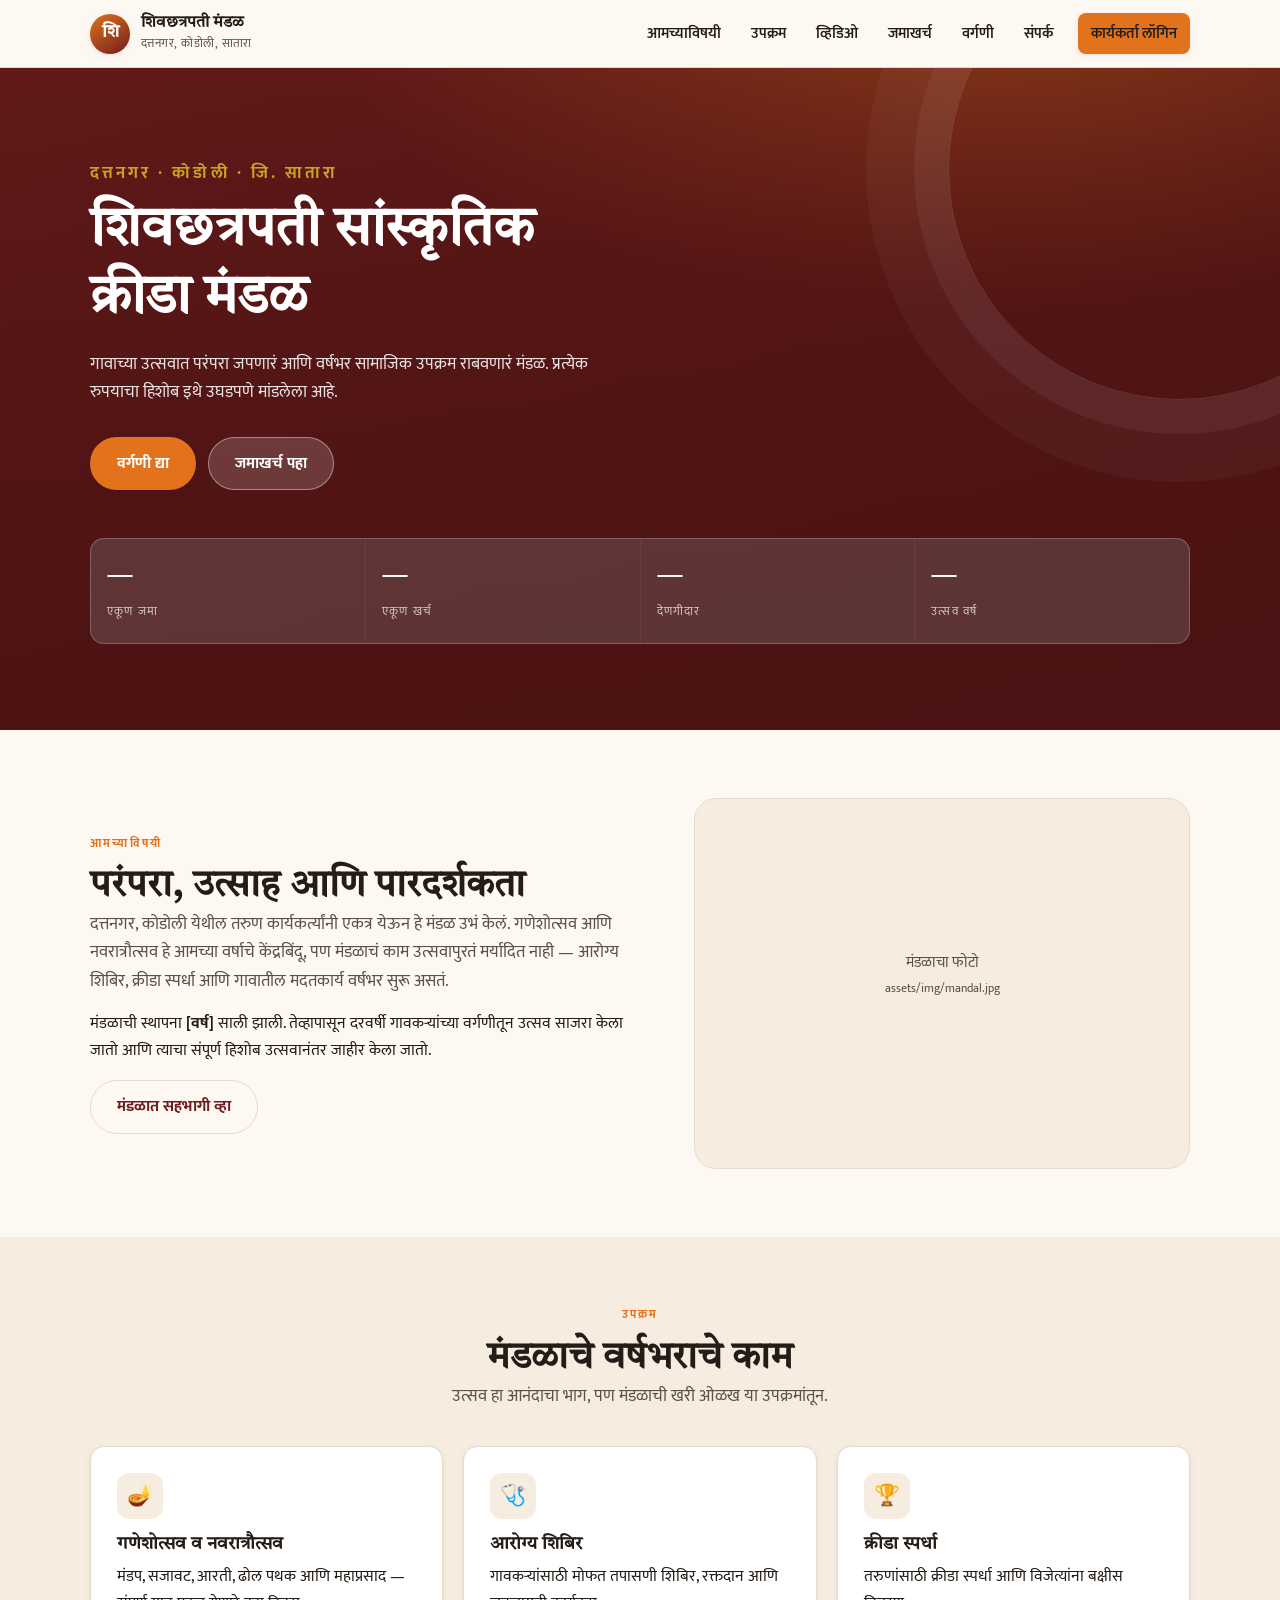
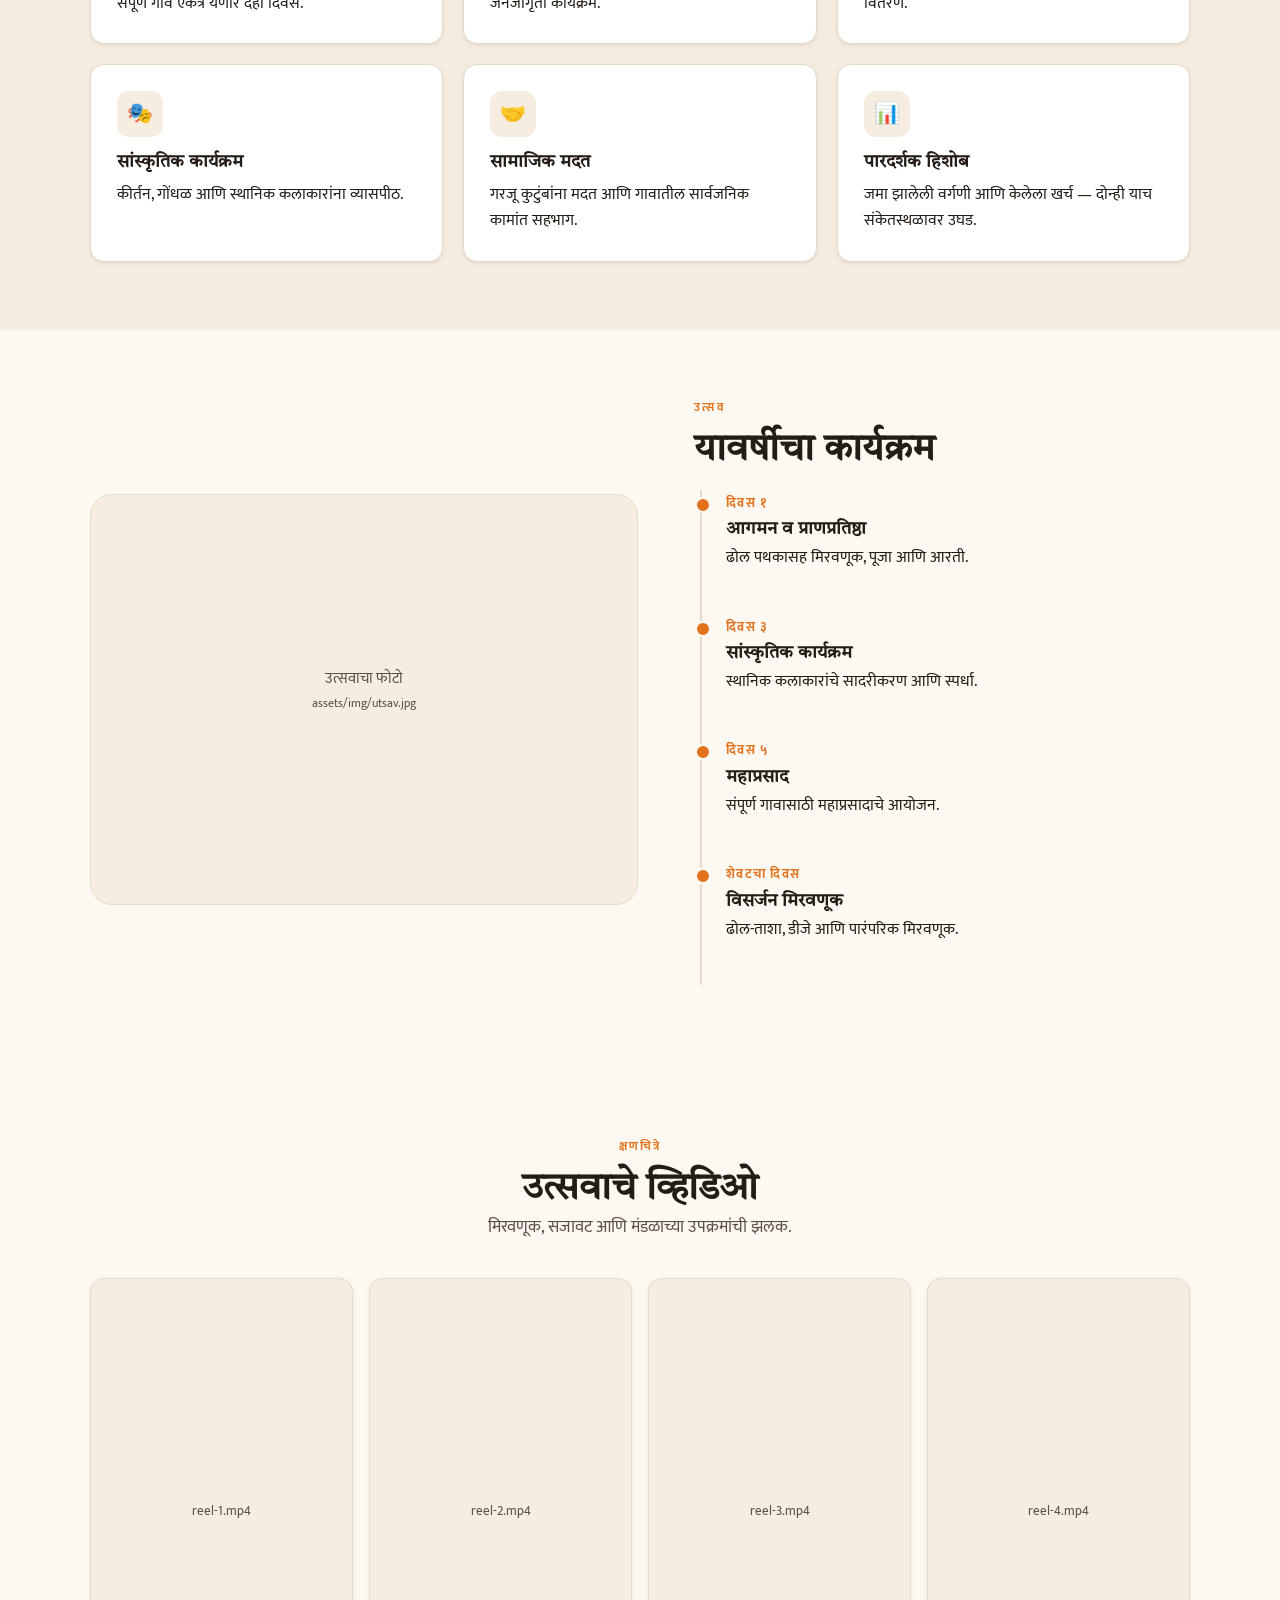
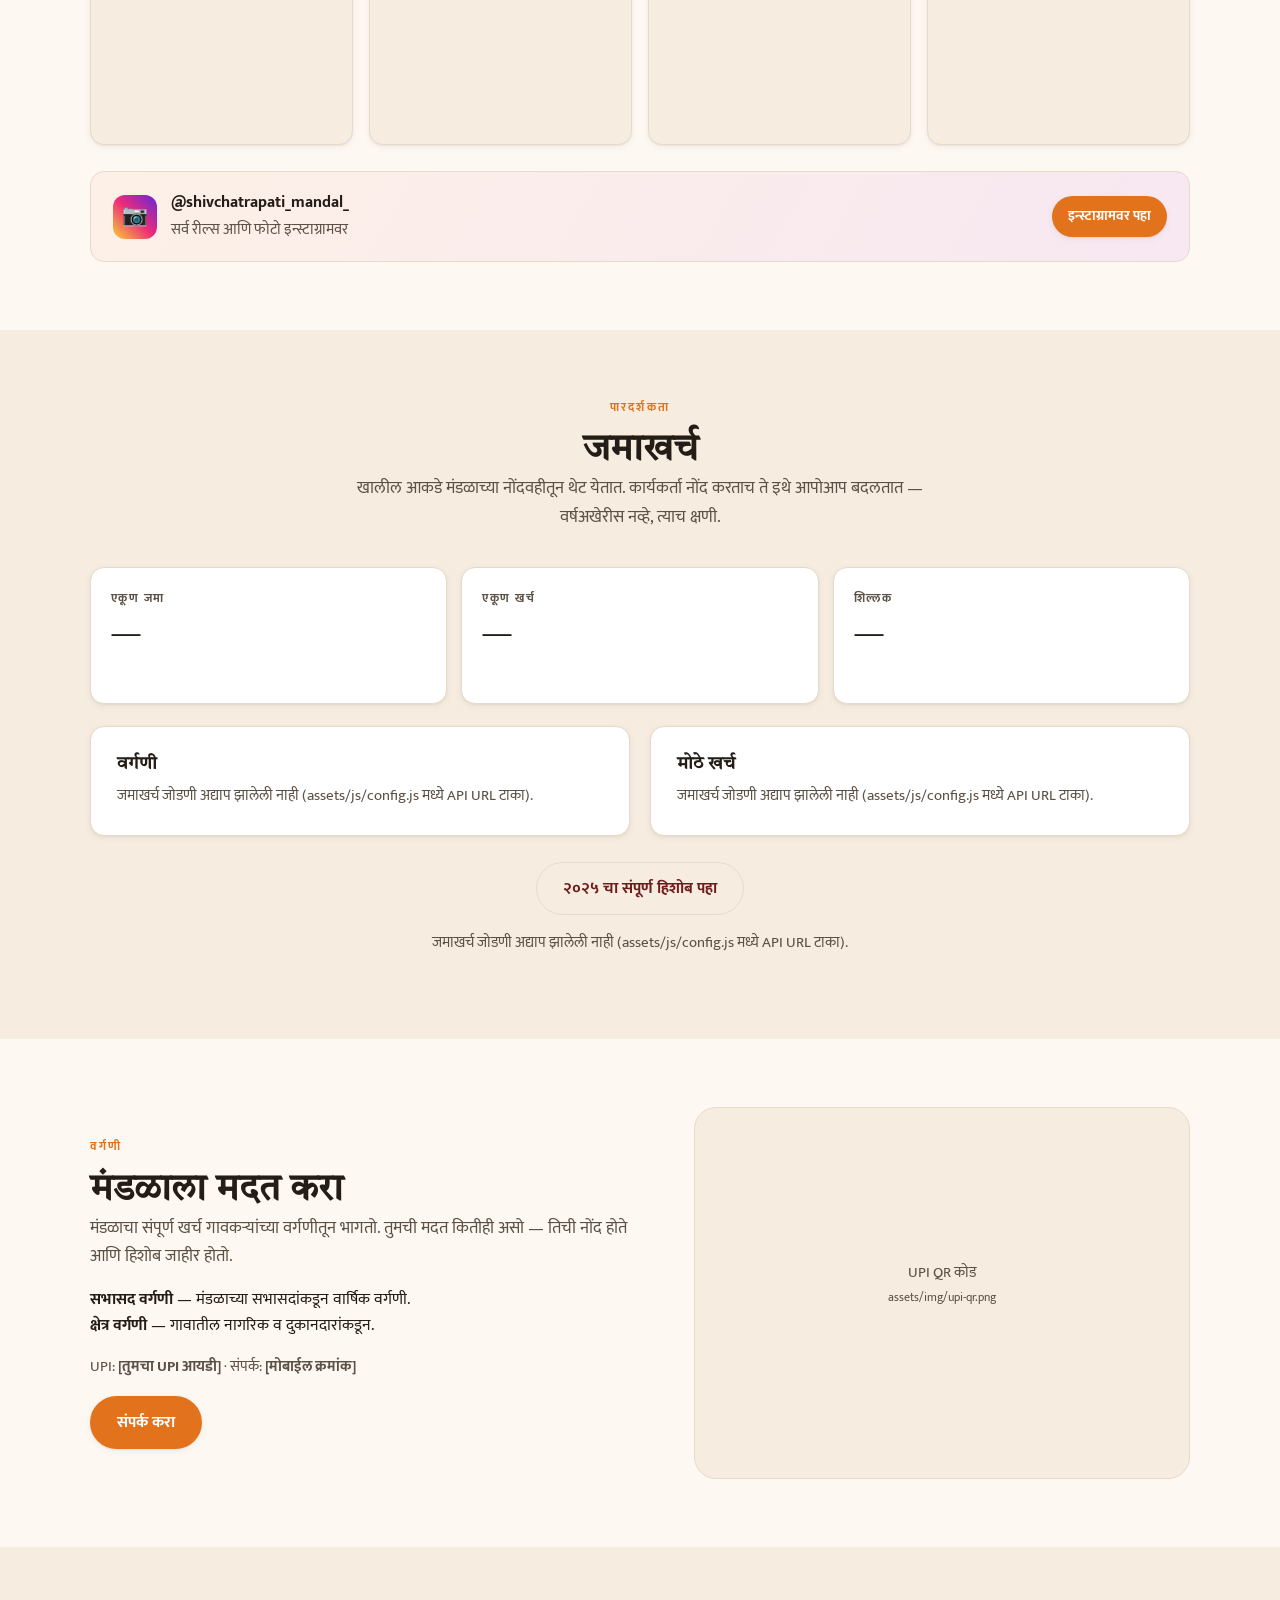
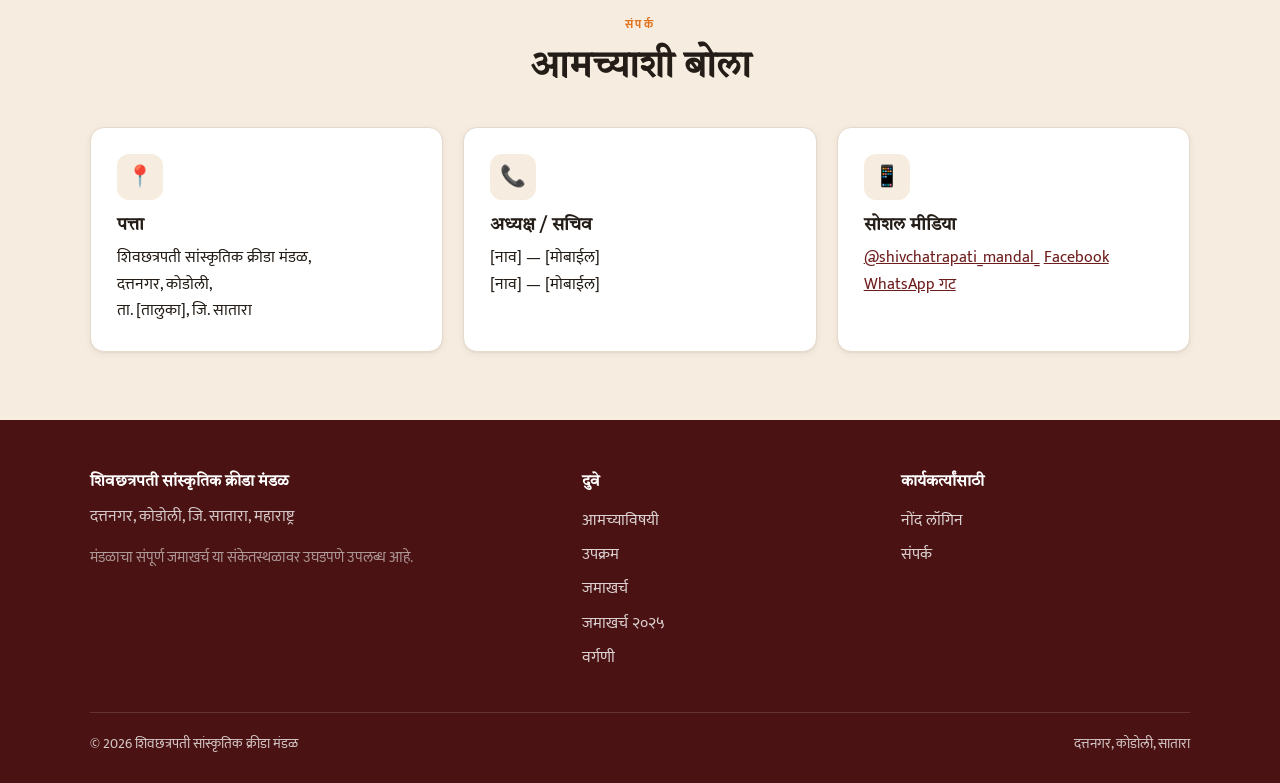
==== index.html @ c521ce5d "Add files via upload" ====
<!DOCTYPE html>
<html lang="mr">
<head>
<meta charset="utf-8">
<meta name="viewport" content="width=device-width, initial-scale=1">
<title>शिवछत्रपती सांस्कृतिक क्रीडा मंडळ, दत्तनगर, कोडोली, सातारा</title>
<meta name="description" content="शिवछत्रपती सांस्कृतिक क्रीडा मंडळ, दत्तनगर, कोडोली, सातारा — उत्सव, सामाजिक उपक्रम आणि पारदर्शक जमाखर्च.">

<meta property="og:type" content="website">
<meta property="og:title" content="शिवछत्रपती सांस्कृतिक क्रीडा मंडळ, दत्तनगर, कोडोली">
<meta property="og:description" content="उत्सव, सामाजिक उपक्रम आणि पारदर्शक जमाखर्च.">
<meta property="og:url" content="https://www.shivchatrapati-mandal-satara.com/">
<meta name="theme-color" content="#6e1d1d">

<link rel="preconnect" href="https://fonts.googleapis.com">
<link rel="preconnect" href="https://fonts.gstatic.com" crossorigin>
<link href="https://fonts.googleapis.com/css2?family=Mukta:wght@400;600;700&family=Tiro+Devanagari+Marathi&display=swap" rel="stylesheet">
<link rel="stylesheet" href="assets/css/style.css">

<!-- Search engines: tells Google this is a local organisation, not a shop -->
<script type="application/ld+json">
{
  "@context": "https://schema.org",
  "@type": "Organization",
  "name": "शिवछत्रपती सांस्कृतिक क्रीडा मंडळ",
  "alternateName": "Shivchhatrapati Sanskrutik Krida Mandal",
  "url": "https://www.shivchatrapati-mandal-satara.com/",
  "address": {
    "@type": "PostalAddress",
    "addressLocality": "दत्तनगर, कोडोली",
    "addressRegion": "सातारा",
    "addressCountry": "IN"
  }
}
</script>
</head>
<body>

<header class="site-header">
  <div class="wrap">
    <a class="brand" href="#top">
      <!-- Drop the real logo at assets/img/logo.png and it replaces the
           lettermark automatically. If the file is missing, onerror swaps
           back so the header never shows a broken image. -->
      <span class="mark" id="brandMark">
        <img src="assets/img/logo.png" alt="मंडळाचा लोगो"
             style="width:100%;height:100%;object-fit:cover;border-radius:50%"
             onerror="this.remove();document.getElementById('brandMark').textContent='शि';">
      </span>
      <span class="txt">
        <strong>शिवछत्रपती मंडळ</strong>
        <span>दत्तनगर, कोडोली, सातारा</span>
      </span>
    </a>
    <button class="nav-toggle" id="navToggle" aria-expanded="false" aria-controls="siteNav" aria-label="मेनू">
      <span></span>
    </button>
    <nav class="site-nav" id="siteNav">
      <a href="#about">आमच्याविषयी</a>
      <a href="#upakram">उपक्रम</a>
      <a href="#gallery">व्हिडिओ</a>
      <a href="#jamakharch">जमाखर्च</a>
      <a href="#vargani">वर्गणी</a>
      <a href="#contact">संपर्क</a>
      <a class="btn btn-primary btn-sm" href="admin.html">कार्यकर्ता लॉगिन</a>
    </nav>
  </div>
</header>

<!-- ------------------------------------------------------------- hero -->
<div class="hero" id="top">
  <!-- Background reel. Put a short clip at assets/video/hero.mp4 (see README
       for how to compress one). Missing file = it simply never shows. -->
  <video class="hero-video" autoplay muted loop playsinline preload="metadata"
         poster="assets/img/hero-poster.jpg" onerror="this.remove()">
    <source src="assets/video/hero.mp4" type="video/mp4">
  </video>
  <div class="hero-scrim"></div>

  <div class="wrap">
    <p class="eyebrow">दत्तनगर · कोडोली · जि. सातारा</p>
    <h1>शिवछत्रपती सांस्कृतिक क्रीडा मंडळ</h1>
    <p>
      गावाच्या उत्सवात परंपरा जपणारं आणि वर्षभर सामाजिक उपक्रम राबवणारं मंडळ.
      प्रत्येक रुपयाचा हिशोब इथे उघडपणे मांडलेला आहे.
    </p>
    <div class="hero-actions">
      <a class="btn btn-primary" href="#vargani">वर्गणी द्या</a>
      <a class="btn btn-light" href="#jamakharch">जमाखर्च पहा</a>
    </div>

    <!-- filled live from the Sheet; the markup below is the fallback -->
    <div class="hero-stats" id="heroStats">
      <div><b id="hsIncome">—</b><span>एकूण जमा</span></div>
      <div><b id="hsSpent">—</b><span>एकूण खर्च</span></div>
      <div><b id="hsDonors">—</b><span>देणगीदार</span></div>
      <div><b id="hsYear">—</b><span>उत्सव वर्ष</span></div>
    </div>
  </div>
</div>

<!-- ------------------------------------------------------------ about -->
<section id="about">
  <div class="wrap split">
    <div>
      <p class="eyebrow">आमच्याविषयी</p>
      <h2>परंपरा, उत्साह आणि पारदर्शकता</h2>
      <p class="lead">
        दत्तनगर, कोडोली येथील तरुण कार्यकर्त्यांनी एकत्र येऊन हे मंडळ उभं केलं.
        गणेशोत्सव आणि नवरात्रौत्सव हे आमच्या वर्षाचे केंद्रबिंदू, पण मंडळाचं काम
        उत्सवापुरतं मर्यादित नाही — आरोग्य शिबिर, क्रीडा स्पर्धा आणि गावातील
        मदतकार्य वर्षभर सुरू असतं.
      </p>
      <p>
        <!-- TODO: स्थापना वर्ष आणि मंडळाचा थोडक्यात इतिहास इथे लिहा -->
        मंडळाची स्थापना <strong>[वर्ष]</strong> साली झाली. तेव्हापासून दरवर्षी
        गावकऱ्यांच्या वर्गणीतून उत्सव साजरा केला जातो आणि त्याचा संपूर्ण हिशोब
        उत्सवानंतर जाहीर केला जातो.
      </p>
      <a class="btn btn-ghost" href="#contact">मंडळात सहभागी व्हा</a>
    </div>
    <div class="figure">
      <!-- TODO: मंडळाचा फोटो ठेवा: assets/img/mandal.jpg -->
      <p class="muted">मंडळाचा फोटो<br><small>assets/img/mandal.jpg</small></p>
    </div>
  </div>
</section>

<!-- ---------------------------------------------------------- upakram -->
<section class="alt" id="upakram">
  <div class="wrap">
    <div class="section-head center">
      <p class="eyebrow">उपक्रम</p>
      <h2>मंडळाचे वर्षभराचे काम</h2>
      <p class="lead">उत्सव हा आनंदाचा भाग, पण मंडळाची खरी ओळख या उपक्रमांतून.</p>
    </div>
    <div class="grid cols-3">
      <div class="card">
        <div class="ico">🪔</div>
        <h3>गणेशोत्सव व नवरात्रौत्सव</h3>
        <p>मंडप, सजावट, आरती, ढोल पथक आणि महाप्रसाद — संपूर्ण गाव एकत्र येणारे दहा दिवस.</p>
      </div>
      <div class="card">
        <div class="ico">🩺</div>
        <h3>आरोग्य शिबिर</h3>
        <p>गावकऱ्यांसाठी मोफत तपासणी शिबिर, रक्तदान आणि जनजागृती कार्यक्रम.</p>
      </div>
      <div class="card">
        <div class="ico">🏆</div>
        <h3>क्रीडा स्पर्धा</h3>
        <p>तरुणांसाठी क्रीडा स्पर्धा आणि विजेत्यांना बक्षीस वितरण.</p>
      </div>
      <div class="card">
        <div class="ico">🎭</div>
        <h3>सांस्कृतिक कार्यक्रम</h3>
        <p>कीर्तन, गोंधळ आणि स्थानिक कलाकारांना व्यासपीठ.</p>
      </div>
      <div class="card">
        <div class="ico">🤝</div>
        <h3>सामाजिक मदत</h3>
        <p>गरजू कुटुंबांना मदत आणि गावातील सार्वजनिक कामांत सहभाग.</p>
      </div>
      <div class="card">
        <div class="ico">📊</div>
        <h3>पारदर्शक हिशोब</h3>
        <p>जमा झालेली वर्गणी आणि केलेला खर्च — दोन्ही याच संकेतस्थळावर उघड.</p>
      </div>
    </div>
  </div>
</section>

<!-- ------------------------------------------------------------ utsav -->
<section id="utsav">
  <div class="wrap split">
    <div class="figure">
      <!-- TODO: उत्सवाचा फोटो: assets/img/utsav.jpg -->
      <p class="muted">उत्सवाचा फोटो<br><small>assets/img/utsav.jpg</small></p>
    </div>
    <div>
      <p class="eyebrow">उत्सव</p>
      <h2>यावर्षीचा कार्यक्रम</h2>
      <!-- TODO: या वर्षीच्या तारखा आणि कार्यक्रम भरा -->
      <ul class="timeline">
        <li>
          <span class="when">दिवस १</span>
          <h3>आगमन व प्राणप्रतिष्ठा</h3>
          <p>ढोल पथकासह मिरवणूक, पूजा आणि आरती.</p>
        </li>
        <li>
          <span class="when">दिवस ३</span>
          <h3>सांस्कृतिक कार्यक्रम</h3>
          <p>स्थानिक कलाकारांचे सादरीकरण आणि स्पर्धा.</p>
        </li>
        <li>
          <span class="when">दिवस ५</span>
          <h3>महाप्रसाद</h3>
          <p>संपूर्ण गावासाठी महाप्रसादाचे आयोजन.</p>
        </li>
        <li>
          <span class="when">शेवटचा दिवस</span>
          <h3>विसर्जन मिरवणूक</h3>
          <p>ढोल-ताशा, डीजे आणि पारंपरिक मिरवणूक.</p>
        </li>
      </ul>
    </div>
  </div>
</section>

<!-- ---------------------------------------------------------- gallery -->
<section id="gallery">
  <div class="wrap">
    <div class="section-head center">
      <p class="eyebrow">क्षणचित्रे</p>
      <h2>उत्सवाचे व्हिडिओ</h2>
      <p class="lead">मिरवणूक, सजावट आणि मंडळाच्या उपक्रमांची झलक.</p>
    </div>

    <!-- Put four vertical clips (9:16, same shape as Instagram reels) at
         assets/video/reel-1.mp4 … reel-4.mp4 with matching .jpg posters.
         Any file that is missing falls back to the placeholder tile. -->
    <div class="media-grid" id="mediaGrid">
      <a class="media-item" href="assets/video/reel-1.mp4" target="_blank" rel="noopener">
        <video src="assets/video/reel-1.mp4" poster="assets/img/reel-1.jpg"
               muted loop playsinline preload="metadata"
               onmouseover="this.play()" onmouseout="this.pause()"
               onerror="this.closest('.media-item').outerHTML='&lt;div class=&quot;media-item placeholder&quot;&gt;reel-1.mp4&lt;/div&gt;'"></video>
        <span class="play">▶</span>
        <span class="cap">आगमन मिरवणूक</span>
      </a>
      <a class="media-item" href="assets/video/reel-2.mp4" target="_blank" rel="noopener">
        <video src="assets/video/reel-2.mp4" poster="assets/img/reel-2.jpg"
               muted loop playsinline preload="metadata"
               onmouseover="this.play()" onmouseout="this.pause()"
               onerror="this.closest('.media-item').outerHTML='&lt;div class=&quot;media-item placeholder&quot;&gt;reel-2.mp4&lt;/div&gt;'"></video>
        <span class="play">▶</span>
        <span class="cap">सजावट</span>
      </a>
      <a class="media-item" href="assets/video/reel-3.mp4" target="_blank" rel="noopener">
        <video src="assets/video/reel-3.mp4" poster="assets/img/reel-3.jpg"
               muted loop playsinline preload="metadata"
               onmouseover="this.play()" onmouseout="this.pause()"
               onerror="this.closest('.media-item').outerHTML='&lt;div class=&quot;media-item placeholder&quot;&gt;reel-3.mp4&lt;/div&gt;'"></video>
        <span class="play">▶</span>
        <span class="cap">ढोल पथक</span>
      </a>
      <a class="media-item" href="assets/video/reel-4.mp4" target="_blank" rel="noopener">
        <video src="assets/video/reel-4.mp4" poster="assets/img/reel-4.jpg"
               muted loop playsinline preload="metadata"
               onmouseover="this.play()" onmouseout="this.pause()"
               onerror="this.closest('.media-item').outerHTML='&lt;div class=&quot;media-item placeholder&quot;&gt;reel-4.mp4&lt;/div&gt;'"></video>
        <span class="play">▶</span>
        <span class="cap">विसर्जन मिरवणूक</span>
      </a>
    </div>

    <div class="ig-strip">
      <span class="ig-mark">📷</span>
      <div>
        <strong>@shivchatrapati_mandal_</strong>
        <span class="muted">सर्व रील्स आणि फोटो इन्स्टाग्रामवर</span>
      </div>
      <a class="btn btn-primary btn-sm" href="https://www.instagram.com/shivchatrapati_mandal_/"
         target="_blank" rel="noopener">इन्स्टाग्रामवर पहा</a>
    </div>
  </div>
</section>

<!-- ------------------------------------------------------- jamakharch -->
<section class="alt" id="jamakharch">
  <div class="wrap">
    <div class="section-head center">
      <p class="eyebrow">पारदर्शकता</p>
      <h2>जमाखर्च</h2>
      <p class="lead">
        खालील आकडे मंडळाच्या नोंदवहीतून थेट येतात. कार्यकर्ता नोंद करताच
        ते इथे आपोआप बदलतात — वर्षअखेरीस नव्हे, त्याच क्षणी.
      </p>
    </div>

    <div class="stat-row" id="publicStats">
      <div class="stat"><div class="k">एकूण जमा</div><div class="v" id="psIncome">—</div><div class="s" id="psIncomeSub">&nbsp;</div></div>
      <div class="stat"><div class="k">एकूण खर्च</div><div class="v" id="psSpent">—</div><div class="s" id="psSpentSub">&nbsp;</div></div>
      <div class="stat" id="psBalanceCard"><div class="k">शिल्लक</div><div class="v" id="psBalance">—</div><div class="s" id="psBalanceSub">&nbsp;</div></div>
    </div>

    <div class="grid cols-2" style="margin-top:22px">
      <div class="card">
        <h3>वर्गणी</h3>
        <div class="barlist" id="psVargani"><p class="muted">लोड होत आहे…</p></div>
      </div>
      <div class="card">
        <h3>मोठे खर्च</h3>
        <div class="barlist" id="psExpenses"><p class="muted">लोड होत आहे…</p></div>
      </div>
    </div>

    <p class="center" style="margin-top:26px">
      <a class="btn btn-ghost" href="jamakharch-2025.html">२०२५ चा संपूर्ण हिशोब पहा</a>
    </p>
    <p class="muted center" id="psNote" style="margin-top:16px"></p>
  </div>
</section>

<!-- ---------------------------------------------------------- vargani -->
<section id="vargani">
  <div class="wrap split">
    <div>
      <p class="eyebrow">वर्गणी</p>
      <h2>मंडळाला मदत करा</h2>
      <p class="lead">
        मंडळाचा संपूर्ण खर्च गावकऱ्यांच्या वर्गणीतून भागतो. तुमची मदत
        कितीही असो — तिची नोंद होते आणि हिशोब जाहीर होतो.
      </p>
      <p>
        <strong>सभासद वर्गणी</strong> — मंडळाच्या सभासदांकडून वार्षिक वर्गणी.<br>
        <strong>क्षेत्र वर्गणी</strong> — गावातील नागरिक व दुकानदारांकडून.
      </p>
      <p class="muted">
        <!-- TODO: UPI आयडी आणि बँक तपशील भरा -->
        UPI: <strong>[तुमचा UPI आयडी]</strong> · संपर्क: <strong>[मोबाईल क्रमांक]</strong>
      </p>
      <a class="btn btn-primary" href="#contact">संपर्क करा</a>
    </div>
    <div class="figure">
      <!-- TODO: UPI QR चा फोटो: assets/img/upi-qr.png -->
      <p class="muted">UPI QR कोड<br><small>assets/img/upi-qr.png</small></p>
    </div>
  </div>
</section>

<!-- ---------------------------------------------------------- contact -->
<section class="alt" id="contact">
  <div class="wrap">
    <div class="section-head center">
      <p class="eyebrow">संपर्क</p>
      <h2>आमच्याशी बोला</h2>
    </div>
    <div class="grid cols-3">
      <!-- TODO: खरी नावे आणि क्रमांक भरा -->
      <div class="card">
        <div class="ico">📍</div>
        <h3>पत्ता</h3>
        <p>शिवछत्रपती सांस्कृतिक क्रीडा मंडळ,<br>दत्तनगर, कोडोली,<br>ता. [तालुका], जि. सातारा</p>
      </div>
      <div class="card">
        <div class="ico">📞</div>
        <h3>अध्यक्ष / सचिव</h3>
        <p>[नाव] — [मोबाईल]<br>[नाव] — [मोबाईल]</p>
      </div>
      <div class="card">
        <div class="ico">📱</div>
        <h3>सोशल मीडिया</h3>
        <p>
          <a href="https://www.instagram.com/shivchatrapati_mandal_/" target="_blank" rel="noopener">@shivchatrapati_mandal_</a>
          <!-- TODO: Facebook आणि WhatsApp गटाचे दुवे भरा -->
          <a href="#">Facebook</a>
          <a href="#">WhatsApp गट</a>
        </p>
      </div>
    </div>
  </div>
</section>

<footer class="site-footer">
  <div class="wrap">
    <div class="foot-grid">
      <div>
        <h3>शिवछत्रपती सांस्कृतिक क्रीडा मंडळ</h3>
        <p>दत्तनगर, कोडोली, जि. सातारा, महाराष्ट्र</p>
        <p class="muted" style="color:rgba(255,255,255,.55)">
          मंडळाचा संपूर्ण जमाखर्च या संकेतस्थळावर उघडपणे उपलब्ध आहे.
        </p>
      </div>
      <div>
        <h3>दुवे</h3>
        <a href="#about">आमच्याविषयी</a>
        <a href="#upakram">उपक्रम</a>
        <a href="#jamakharch">जमाखर्च</a>
        <a href="jamakharch-2025.html">जमाखर्च २०२५</a>
        <a href="#vargani">वर्गणी</a>
      </div>
      <div>
        <h3>कार्यकर्त्यांसाठी</h3>
        <a href="admin.html">नोंद लॉगिन</a>
        <a href="#contact">संपर्क</a>
      </div>
    </div>
    <div class="foot-bottom">
      <span>© <span id="year"></span> शिवछत्रपती सांस्कृतिक क्रीडा मंडळ</span>
      <span>दत्तनगर, कोडोली, सातारा</span>
    </div>
  </div>
</footer>

<script src="assets/js/config.js"></script>
<script src="assets/js/site.js"></script>
</body>
</html>
---- assets/css/style.css ----
/* =========================================================================
   शिवछत्रपती सांस्कृतिक क्रीडा मंडळ - design system
   Mobile first. Every breakpoint below is min-width.
   ========================================================================= */

:root {
  --saffron:      #e2731c;
  --saffron-dark: #c25c0f;
  --maroon:       #6e1d1d;
  --maroon-deep:  #4a1212;
  --gold:         #c9a227;
  --cream:        #fdf8f1;
  --cream-2:      #f6ede0;
  --ink:          #241d17;
  --ink-2:        #5c5147;
  --line:         #e6dacb;
  --white:        #ffffff;
  --good:         #1a6b41;
  --bad:          #a52218;

  --shadow-sm: 0 1px 2px rgba(36, 29, 23, .06), 0 2px 8px rgba(36, 29, 23, .05);
  --shadow-md: 0 4px 12px rgba(36, 29, 23, .08), 0 12px 32px rgba(36, 29, 23, .07);

  --r-sm: 8px;
  --r-md: 14px;
  --r-lg: 22px;

  --wrap: 1140px;
  --header-h: 68px;

  --sans: "Mukta", "Noto Sans Devanagari", "Segoe UI", system-ui, sans-serif;
  --display: "Tiro Devanagari Marathi", "Noto Serif Devanagari", Georgia, serif;
}

* { box-sizing: border-box; }

html { scroll-behavior: smooth; scroll-padding-top: calc(var(--header-h) + 12px); }

body {
  margin: 0;
  background: var(--cream);
  color: var(--ink);
  font-family: var(--sans);
  font-size: 16px;
  line-height: 1.65;
  -webkit-font-smoothing: antialiased;
  -webkit-text-size-adjust: 100%;
}

img { max-width: 100%; display: block; }
a { color: var(--maroon); }

.wrap { width: 100%; max-width: var(--wrap); margin: 0 auto; padding: 0 20px; }

h1, h2, h3 { font-family: var(--display); font-weight: 700; line-height: 1.25; margin: 0; }
h1 { font-size: clamp(1.9rem, 5.5vw, 3.4rem); }
h2 { font-size: clamp(1.5rem, 4vw, 2.3rem); }
h3 { font-size: 1.15rem; }
p  { margin: 0 0 1rem; }

.eyebrow {
  font-size: .78rem; font-weight: 700; letter-spacing: .18em;
  text-transform: uppercase; color: var(--saffron); margin-bottom: .6rem;
}
.lead { font-size: 1.08rem; color: var(--ink-2); max-width: 62ch; }
.muted { color: var(--ink-2); font-size: .92rem; }
.center { text-align: center; }
.center .lead { margin-inline: auto; }
.hide { display: none !important; }

/* ---------------------------------------------------------------- header */

.site-header {
  position: sticky; top: 0; z-index: 60;
  height: var(--header-h);
  background: rgba(253, 248, 241, .92);
  backdrop-filter: blur(10px);
  border-bottom: 1px solid var(--line);
}
.site-header .wrap { height: 100%; display: flex; align-items: center; gap: 14px; }

.brand { display: flex; align-items: center; gap: 11px; text-decoration: none; color: inherit; margin-right: auto; }
.brand .mark {
  width: 40px; height: 40px; flex: none; border-radius: 50%;
  background: linear-gradient(145deg, var(--saffron), var(--maroon));
  color: #fff; display: grid; place-items: center;
  font-family: var(--display); font-size: 1.15rem; font-weight: 700;
  box-shadow: var(--shadow-sm);
}
.brand .txt strong { display: block; font-family: var(--display); font-size: 1rem; line-height: 1.2; }
.brand .txt span { display: block; font-size: .72rem; color: var(--ink-2); letter-spacing: .04em; }

.nav-toggle {
  display: grid; place-items: center; width: 42px; height: 42px;
  background: none; border: 1px solid var(--line); border-radius: var(--r-sm);
  cursor: pointer; color: var(--ink);
}
.nav-toggle span { display: block; width: 18px; height: 2px; background: currentColor; position: relative; }
.nav-toggle span::before, .nav-toggle span::after {
  content: ""; position: absolute; left: 0; width: 18px; height: 2px; background: currentColor;
  transition: transform .2s ease, top .2s ease;
}
.nav-toggle span::before { top: -6px; }
.nav-toggle span::after  { top: 6px; }
.nav-toggle[aria-expanded="true"] span { background: transparent; }
.nav-toggle[aria-expanded="true"] span::before { top: 0; transform: rotate(45deg); }
.nav-toggle[aria-expanded="true"] span::after  { top: 0; transform: rotate(-45deg); }

.site-nav {
  position: fixed; inset: var(--header-h) 0 auto 0;
  background: var(--cream); border-bottom: 1px solid var(--line);
  padding: 10px 20px 22px; display: none; box-shadow: var(--shadow-md);
}
.site-nav.open { display: block; }
.site-nav a {
  display: block; padding: 12px 4px; text-decoration: none;
  color: var(--ink); font-weight: 600; border-bottom: 1px solid var(--line);
}
.site-nav a:last-of-type { border-bottom: 0; }
.site-nav .btn { margin-top: 14px; text-align: center; }

@media (min-width: 900px) {
  .nav-toggle { display: none; }
  .site-nav {
    position: static; display: flex; align-items: center; gap: 4px;
    background: none; border: 0; padding: 0; box-shadow: none;
  }
  .site-nav a {
    border: 0; padding: 8px 13px; border-radius: var(--r-sm);
    font-size: .95rem; font-weight: 600;
  }
  .site-nav a:hover { background: var(--cream-2); }
  .site-nav .btn { margin: 0 0 0 8px; }
}

/* --------------------------------------------------------------- buttons */

.btn {
  display: inline-block; padding: 13px 26px; border-radius: 999px;
  font: inherit; font-weight: 700; font-size: .97rem; text-decoration: none;
  cursor: pointer; border: 1px solid transparent; transition: transform .15s ease, box-shadow .15s ease;
}
.btn:active { transform: translateY(1px); }
.btn-primary { background: var(--saffron); color: #fff; box-shadow: var(--shadow-sm); }
.btn-primary:hover { background: var(--saffron-dark); box-shadow: var(--shadow-md); }
.btn-ghost { background: transparent; color: var(--maroon); border-color: var(--line); }
.btn-ghost:hover { background: var(--cream-2); }
.btn-light { background: rgba(255,255,255,.16); color: #fff; border-color: rgba(255,255,255,.4); }
.btn-light:hover { background: rgba(255,255,255,.26); }
.btn-sm { padding: 8px 15px; font-size: .86rem; }
.btn-block { display: block; width: 100%; text-align: center; }
.btn:disabled { opacity: .55; cursor: default; }

/* ------------------------------------------------------------------ hero */

.hero {
  position: relative; overflow: hidden; color: #fff;
  background:
    radial-gradient(1100px 520px at 78% -12%, rgba(226,115,28,.55), transparent 62%),
    linear-gradient(160deg, var(--maroon) 0%, var(--maroon-deep) 100%);
  padding: 74px 0 86px;
}
/* faint mandala-ish rings, drawn not loaded */
.hero::after {
  content: ""; position: absolute; right: -130px; top: -130px;
  width: 460px; height: 460px; border-radius: 50%;
  border: 1px solid rgba(255,255,255,.14);
  box-shadow: 0 0 0 34px rgba(255,255,255,.05), 0 0 0 82px rgba(255,255,255,.035);
  pointer-events: none;
}
/* Background video. Drop assets/video/hero.mp4 in and it appears; leave it
   out and the gradient above stands on its own. No JS needed either way. */
.hero-video {
  position: absolute; inset: 0; width: 100%; height: 100%;
  object-fit: cover; z-index: 0; opacity: .32;
  filter: saturate(1.1) contrast(1.05);
}
.hero-scrim {
  position: absolute; inset: 0; z-index: 0;
  background: linear-gradient(180deg, rgba(74,18,18,.35) 0%, rgba(74,18,18,.82) 100%);
}
@media (prefers-reduced-motion: reduce) { .hero-video { display: none; } }

.hero .wrap { position: relative; z-index: 1; }
.hero .eyebrow { color: var(--gold); }
.hero h1 { color: #fff; max-width: 16ch; }
.hero p { color: rgba(255,255,255,.88); max-width: 54ch; font-size: 1.06rem; margin-top: 1.1rem; }
.hero-actions { display: flex; flex-wrap: wrap; gap: 12px; margin-top: 30px; }

.hero-stats {
  display: grid; grid-template-columns: repeat(2, 1fr); gap: 1px;
  margin-top: 48px; background: rgba(255,255,255,.18);
  border: 1px solid rgba(255,255,255,.18); border-radius: var(--r-md); overflow: hidden;
}
.hero-stats div { background: rgba(0,0,0,.14); padding: 18px 16px; }
.hero-stats b { display: block; font-family: var(--display); font-size: 1.55rem; }
.hero-stats span { font-size: .78rem; text-transform: uppercase; letter-spacing: .1em; color: rgba(255,255,255,.72); }
@media (min-width: 760px) { .hero-stats { grid-template-columns: repeat(4, 1fr); } }

/* -------------------------------------------------------------- sections */

section { padding: 68px 0; }
section.alt { background: var(--cream-2); }
.section-head { margin-bottom: 36px; }

.grid { display: grid; gap: 20px; }
@media (min-width: 700px) { .cols-2 { grid-template-columns: repeat(2, 1fr); } }
@media (min-width: 920px) { .cols-3 { grid-template-columns: repeat(3, 1fr); } }
@media (min-width: 920px) { .cols-4 { grid-template-columns: repeat(4, 1fr); } }

.card {
  background: var(--white); border: 1px solid var(--line);
  border-radius: var(--r-md); padding: 26px; box-shadow: var(--shadow-sm);
}
.card .ico {
  width: 46px; height: 46px; border-radius: 12px; display: grid; place-items: center;
  background: var(--cream-2); color: var(--maroon); font-size: 1.3rem; margin-bottom: 14px;
}
.card h3 { margin-bottom: 8px; }
.card p:last-child { margin-bottom: 0; }

/* split feature block */
.split { display: grid; gap: 34px; align-items: center; }
@media (min-width: 900px) { .split { grid-template-columns: 1.05fr .95fr; gap: 56px; } }

.figure {
  border-radius: var(--r-lg); overflow: hidden; background: var(--cream-2);
  border: 1px solid var(--line); aspect-ratio: 4 / 3;
  display: grid; place-items: center; color: var(--ink-2); text-align: center; padding: 20px;
}
.figure img { width: 100%; height: 100%; object-fit: cover; }

/* ---------------------------------------------------------------- timeline */

.timeline { border-left: 2px solid var(--line); padding-left: 24px; margin-left: 6px; }
.timeline li { list-style: none; position: relative; padding-bottom: 26px; }
.timeline li::before {
  content: ""; position: absolute; left: -31px; top: 7px;
  width: 12px; height: 12px; border-radius: 50%;
  background: var(--saffron); border: 2px solid var(--cream);
}
.timeline .when { font-size: .8rem; letter-spacing: .1em; text-transform: uppercase; color: var(--saffron); font-weight: 700; }
.timeline h3 { margin: 2px 0 4px; }

/* --------------------------------------------------------------- accounts */

.stat-row { display: grid; gap: 14px; grid-template-columns: 1fr; }
@media (min-width: 640px) { .stat-row { grid-template-columns: repeat(3, 1fr); } }

.stat {
  background: var(--white); border: 1px solid var(--line);
  border-radius: var(--r-md); padding: 20px; box-shadow: var(--shadow-sm);
}
.stat .k { font-size: .76rem; text-transform: uppercase; letter-spacing: .12em; color: var(--ink-2); font-weight: 700; }
.stat .v { font-family: var(--display); font-size: 1.85rem; margin-top: 4px; font-variant-numeric: tabular-nums; }
.stat .s { font-size: .84rem; color: var(--ink-2); }
.stat.good .v { color: var(--good); }
.stat.bad  .v { color: var(--bad); }

.barlist { margin-top: 8px; }
.barlist .row { padding: 11px 0; border-bottom: 1px solid var(--line); }
.barlist .row:last-child { border-bottom: 0; }
.barlist .top { display: flex; justify-content: space-between; gap: 14px; font-size: .95rem; }
.barlist .top b { font-variant-numeric: tabular-nums; white-space: nowrap; }
.barlist .track { height: 6px; border-radius: 99px; background: var(--cream-2); margin-top: 7px; overflow: hidden; }
.barlist .fill { height: 100%; border-radius: 99px; background: linear-gradient(90deg, var(--saffron), var(--gold)); }

/* ------------------------------------------------------------ media grid */

.media-grid { display: grid; gap: 16px; grid-template-columns: repeat(2, 1fr); }
@media (min-width: 760px) { .media-grid { grid-template-columns: repeat(4, 1fr); } }

.media-item {
  position: relative; border-radius: var(--r-md); overflow: hidden;
  background: var(--ink); aspect-ratio: 9 / 16;
  border: 1px solid var(--line); box-shadow: var(--shadow-sm);
}
.media-item video, .media-item img { width: 100%; height: 100%; object-fit: cover; }
.media-item .cap {
  position: absolute; left: 0; right: 0; bottom: 0; padding: 26px 12px 10px;
  background: linear-gradient(transparent, rgba(0,0,0,.78));
  color: #fff; font-size: .84rem; font-weight: 600;
}
.media-item .play {
  position: absolute; inset: 0; display: grid; place-items: center;
  color: #fff; font-size: 2rem; text-shadow: 0 2px 10px rgba(0,0,0,.5);
  pointer-events: none; opacity: .9;
}
.media-item.placeholder {
  background: var(--cream-2); display: grid; place-items: center;
  color: var(--ink-2); text-align: center; padding: 14px; font-size: .8rem;
}

.ig-strip {
  display: flex; align-items: center; gap: 14px; flex-wrap: wrap;
  margin-top: 26px; padding: 18px 22px; border-radius: var(--r-md);
  background: linear-gradient(120deg, #fdf0e6, #f7e8f2);
  border: 1px solid var(--line);
}
.ig-strip .ig-mark {
  width: 44px; height: 44px; flex: none; border-radius: 12px; display: grid; place-items: center;
  background: linear-gradient(45deg, #f9ce34, #ee2a7b, #6228d7); color: #fff; font-size: 1.3rem;
}
.ig-strip div { margin-right: auto; }
.ig-strip strong { display: block; }

/* ---------------------------------------------------------------- footer */

.site-footer { background: var(--maroon-deep); color: rgba(255,255,255,.76); padding: 52px 0 28px; }
.site-footer h3 { color: #fff; font-size: 1rem; margin-bottom: 12px; }
.site-footer a { color: rgba(255,255,255,.8); text-decoration: none; display: block; padding: 4px 0; }
.site-footer a:hover { color: #fff; }
.foot-grid { display: grid; gap: 30px; }
@media (min-width: 760px) { .foot-grid { grid-template-columns: 1.6fr 1fr 1fr; } }
.foot-bottom {
  margin-top: 36px; padding-top: 20px; border-top: 1px solid rgba(255,255,255,.14);
  font-size: .85rem; display: flex; flex-wrap: wrap; gap: 10px; justify-content: space-between;
}

/* ============================================ admin / records app ======= */

.app-body { background: var(--cream-2); }

.auth-card {
  max-width: 400px; margin: 8vh auto; background: var(--white);
  border: 1px solid var(--line); border-radius: var(--r-lg);
  padding: 34px 30px; box-shadow: var(--shadow-md);
}
.auth-card .mark { margin: 0 auto 16px; width: 54px; height: 54px; font-size: 1.5rem; }

label { display: block; font-size: .82rem; font-weight: 700; color: var(--ink-2); margin: 14px 0 5px; }
input, select, textarea {
  width: 100%; padding: 12px 13px; font: inherit;
  border: 1px solid var(--line); border-radius: var(--r-sm);
  background: var(--white); color: var(--ink);
}
input:focus, select:focus, textarea:focus {
  outline: 2px solid var(--saffron); outline-offset: -1px; border-color: var(--saffron);
}

.msg { padding: 11px 14px; border-radius: var(--r-sm); font-size: .9rem; margin-top: 14px; display: none; }
.msg.show { display: block; }
.msg.ok  { background: #e7f3ec; color: var(--good); }
.msg.err { background: #fbeae8; color: var(--bad); }

.app-bar {
  background: var(--maroon); color: #fff; padding: 12px 0;
  position: sticky; top: 0; z-index: 50;
}
.app-bar .wrap { display: flex; align-items: center; gap: 14px; }
.app-bar .who { margin-left: auto; text-align: right; font-size: .78rem; line-height: 1.35; opacity: .88; }
.app-bar .who b { display: block; font-size: .92rem; opacity: 1; }

.tabs { display: flex; gap: 8px; overflow-x: auto; padding: 18px 0 2px; -webkit-overflow-scrolling: touch; }
.tabs button {
  flex: 0 0 auto; padding: 10px 18px; border-radius: 999px; cursor: pointer;
  border: 1px solid var(--line); background: var(--white); color: var(--ink-2);
  font: inherit; font-weight: 600; font-size: .92rem; white-space: nowrap;
}
.tabs button.on { background: var(--maroon); border-color: var(--maroon); color: #fff; }

.panel {
  background: var(--white); border: 1px solid var(--line);
  border-radius: var(--r-md); padding: 22px; margin-top: 18px; box-shadow: var(--shadow-sm);
}
.panel > h2 {
  font-family: var(--sans); font-size: .82rem; font-weight: 700;
  text-transform: uppercase; letter-spacing: .12em; color: var(--ink-2); margin-bottom: 6px;
}

.field-grid { display: grid; gap: 0 16px; grid-template-columns: 1fr; }
@media (min-width: 640px) { .field-grid { grid-template-columns: 1fr 1fr; } }
@media (min-width: 1000px) { .field-grid { grid-template-columns: 1fr 1fr 1fr; } }
.field-grid .full { grid-column: 1 / -1; }

.form-actions { display: flex; gap: 10px; margin-top: 20px; flex-wrap: wrap; }
.form-actions .btn { flex: 1; min-width: 140px; }

.filters { display: grid; gap: 0 14px; grid-template-columns: 1fr; }
@media (min-width: 720px) { .filters { grid-template-columns: 2fr 1fr 1fr auto; align-items: end; } }
.filters .btn { margin-top: 14px; }

.tbl-wrap { overflow-x: auto; -webkit-overflow-scrolling: touch; margin-top: 14px; }
table { width: 100%; border-collapse: collapse; font-size: .92rem; }
th {
  text-align: left; font-size: .72rem; text-transform: uppercase; letter-spacing: .09em;
  color: var(--ink-2); padding: 10px 10px; border-bottom: 2px solid var(--line); white-space: nowrap;
}
td { padding: 11px 10px; border-bottom: 1px solid var(--line); vertical-align: top; }
tr:hover td { background: var(--cream); }
.amt { text-align: right; font-variant-numeric: tabular-nums; white-space: nowrap; }
td.actions { white-space: nowrap; text-align: right; }

.list-meta {
  display: flex; flex-wrap: wrap; gap: 8px 18px; align-items: baseline;
  margin-top: 16px; padding-top: 14px; border-top: 1px solid var(--line);
  font-size: .9rem; color: var(--ink-2);
}
.list-meta b { color: var(--ink); font-size: 1.08rem; font-variant-numeric: tabular-nums; }

.empty { text-align: center; padding: 40px 20px; color: var(--ink-2); }

@media print {
  .app-bar, .tabs, .filters, .form-actions, #formPanel, td.actions, th.actions { display: none !important; }
  body { background: #fff; }
  .panel { border: 0; box-shadow: none; padding: 0; }
}
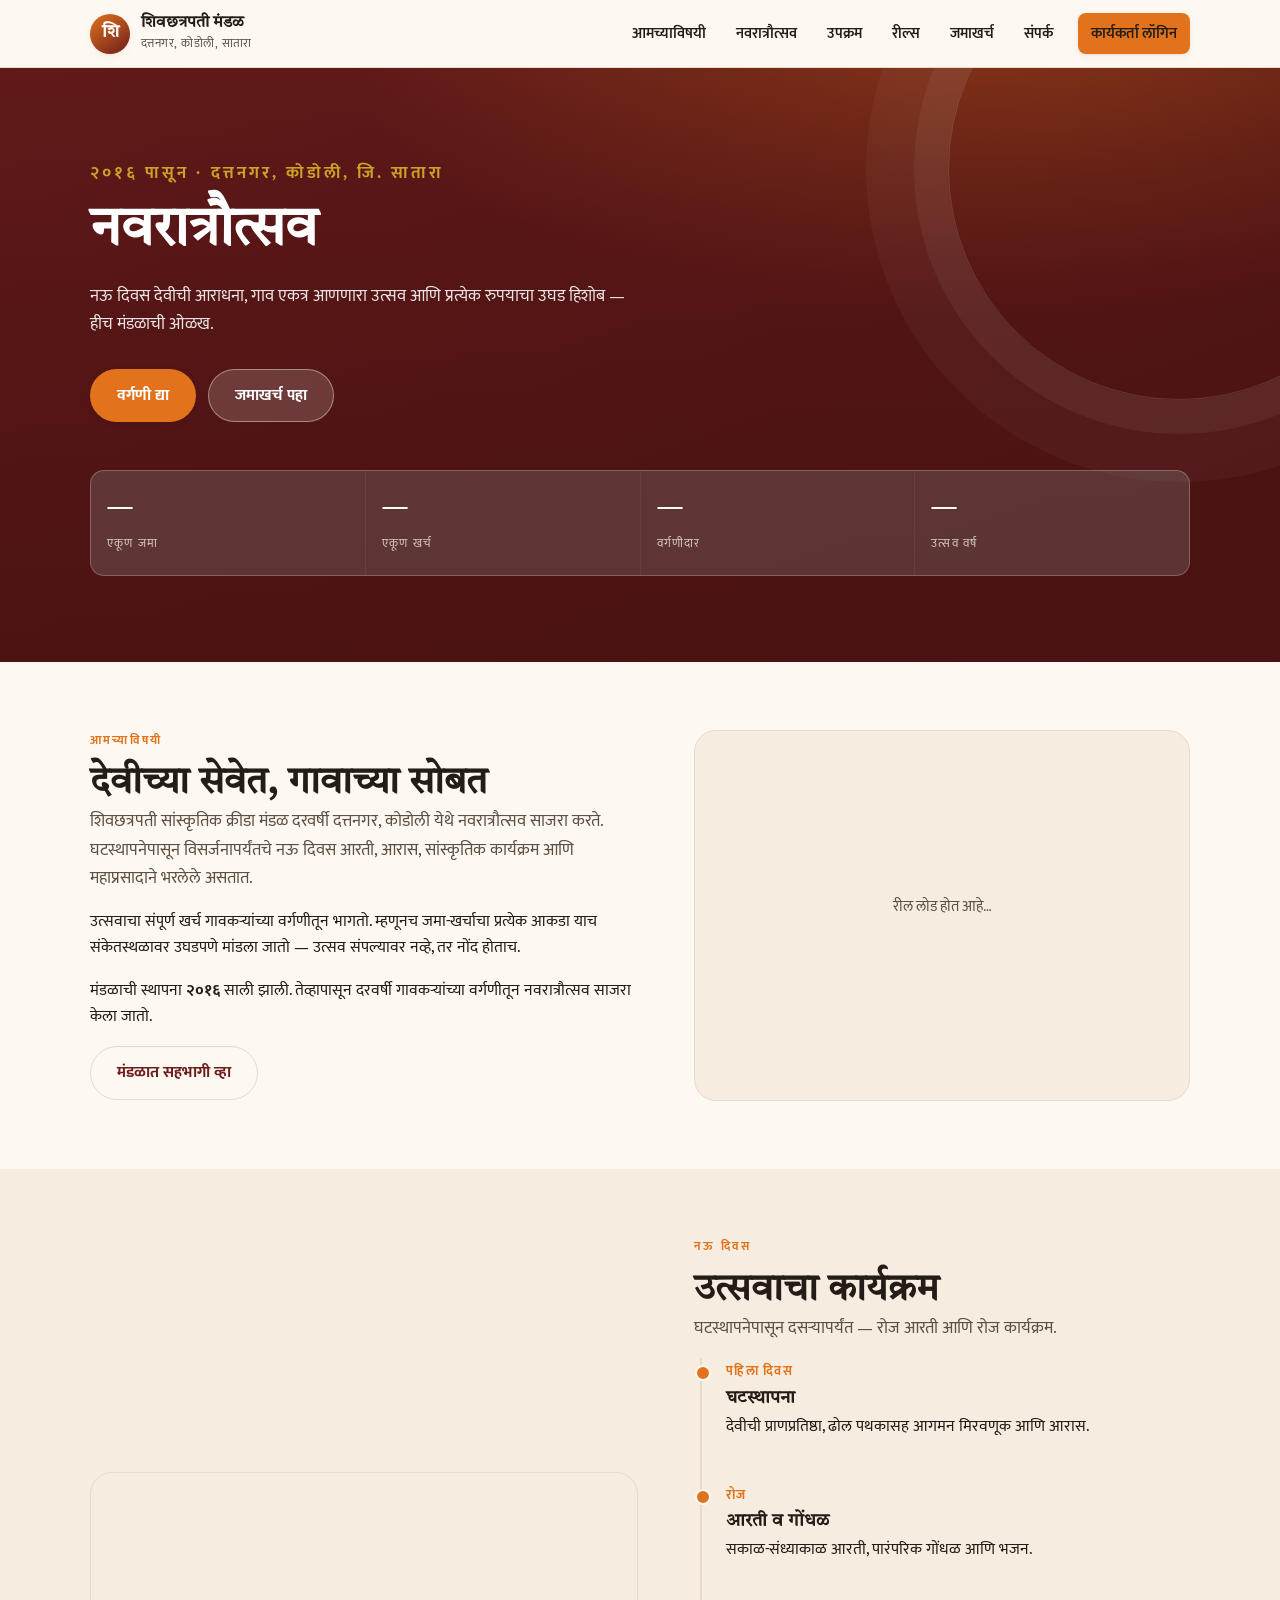
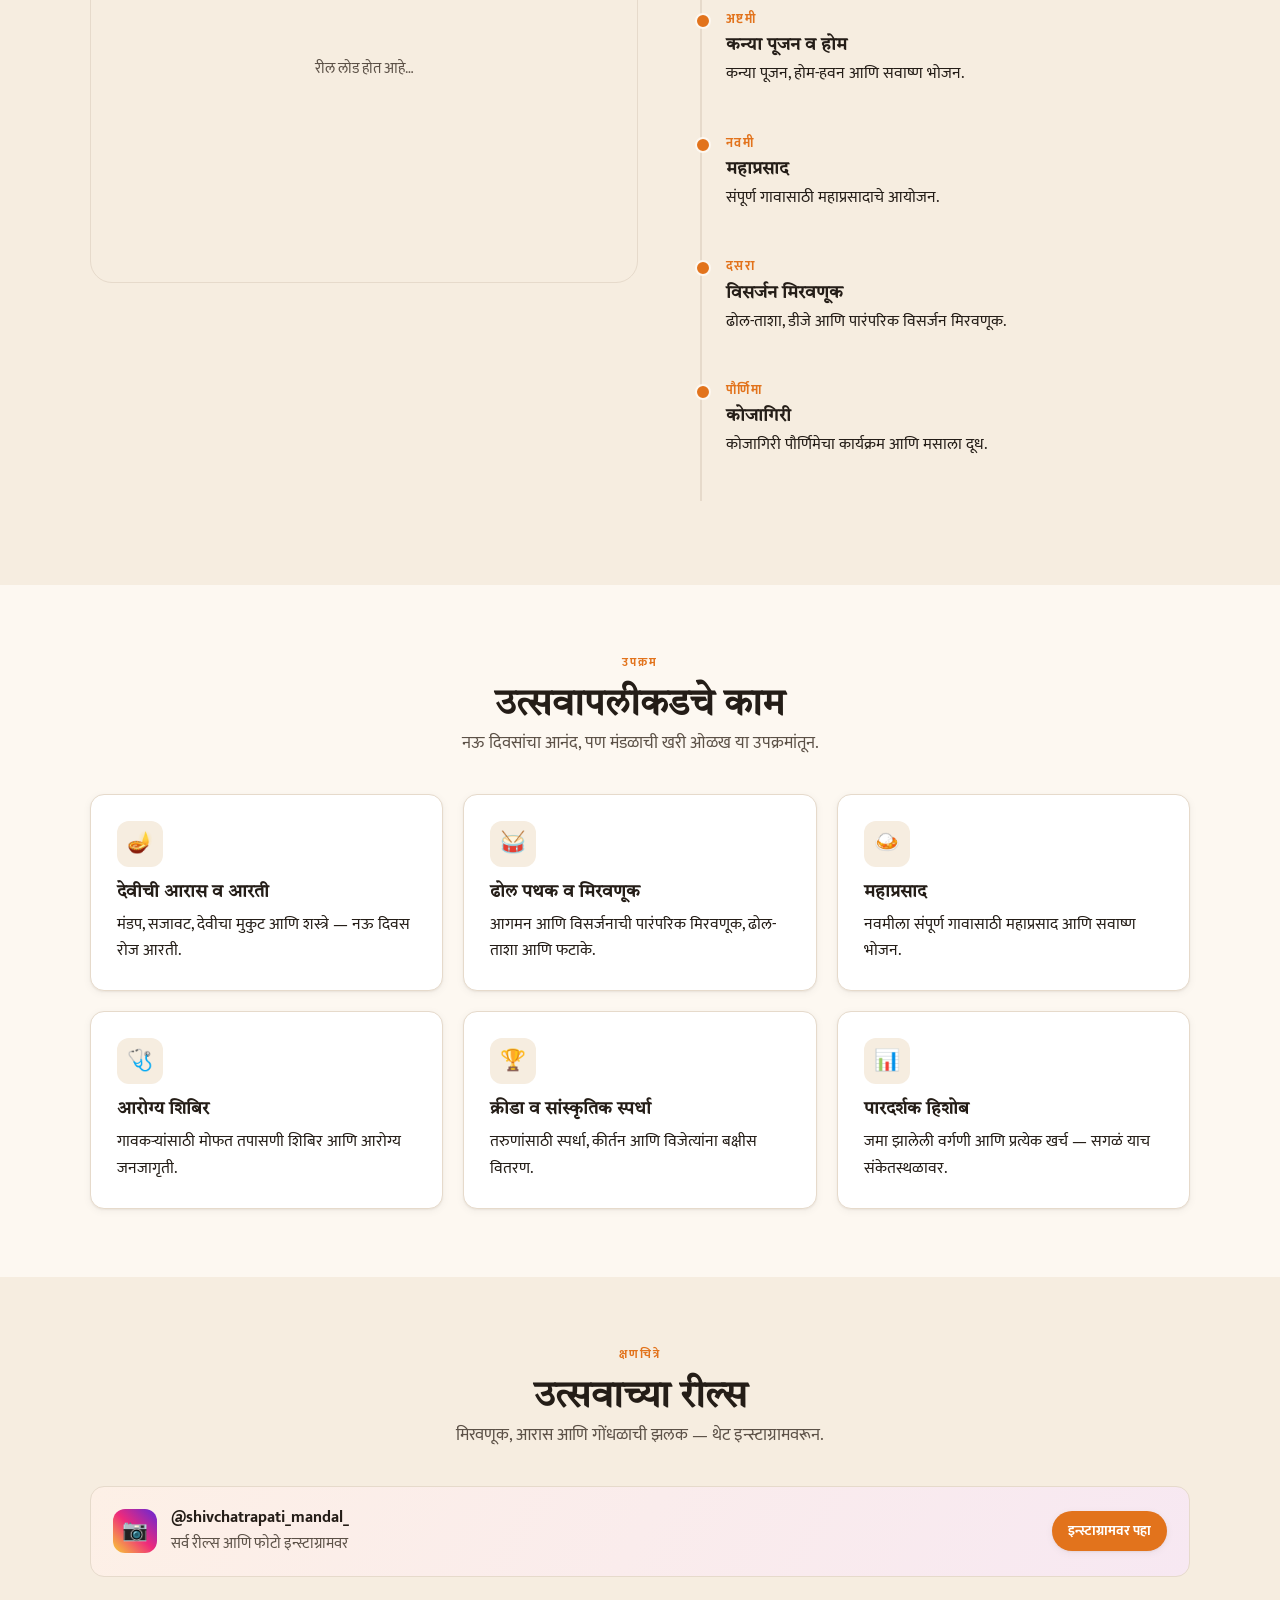
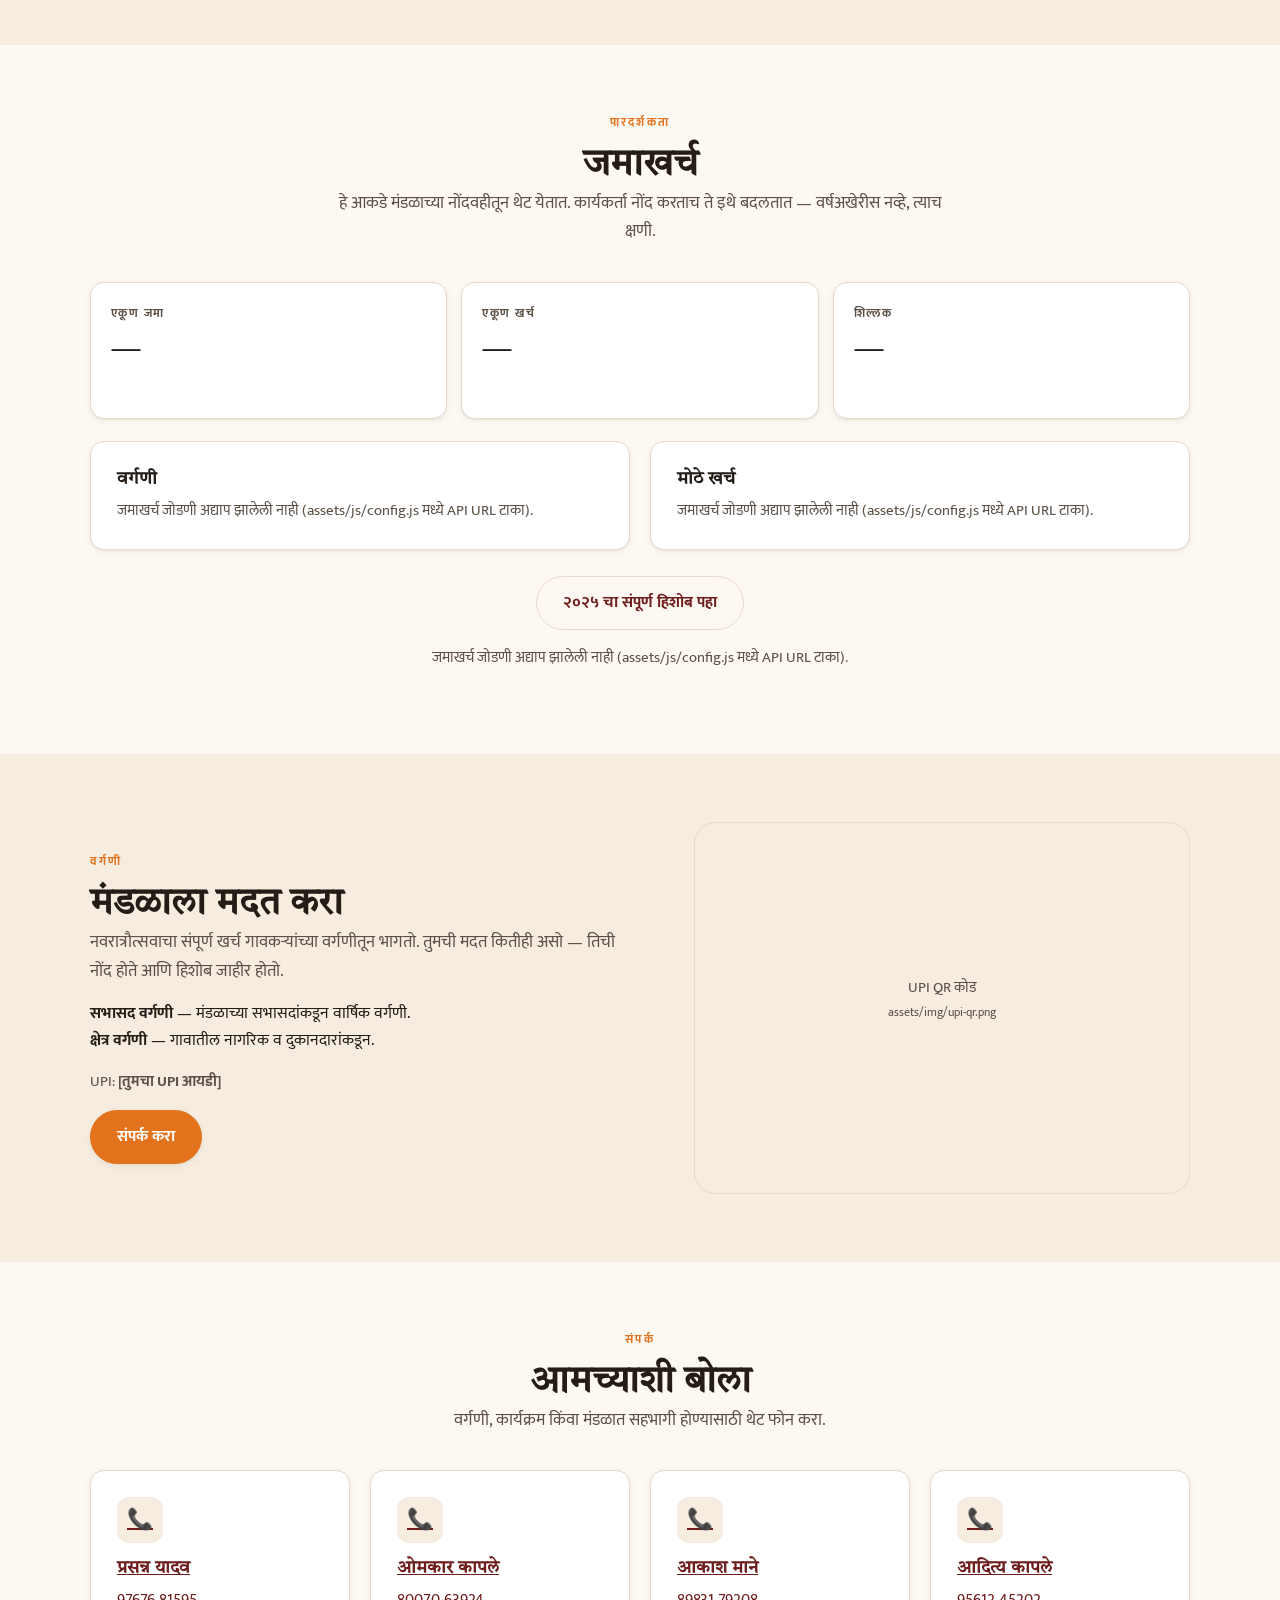
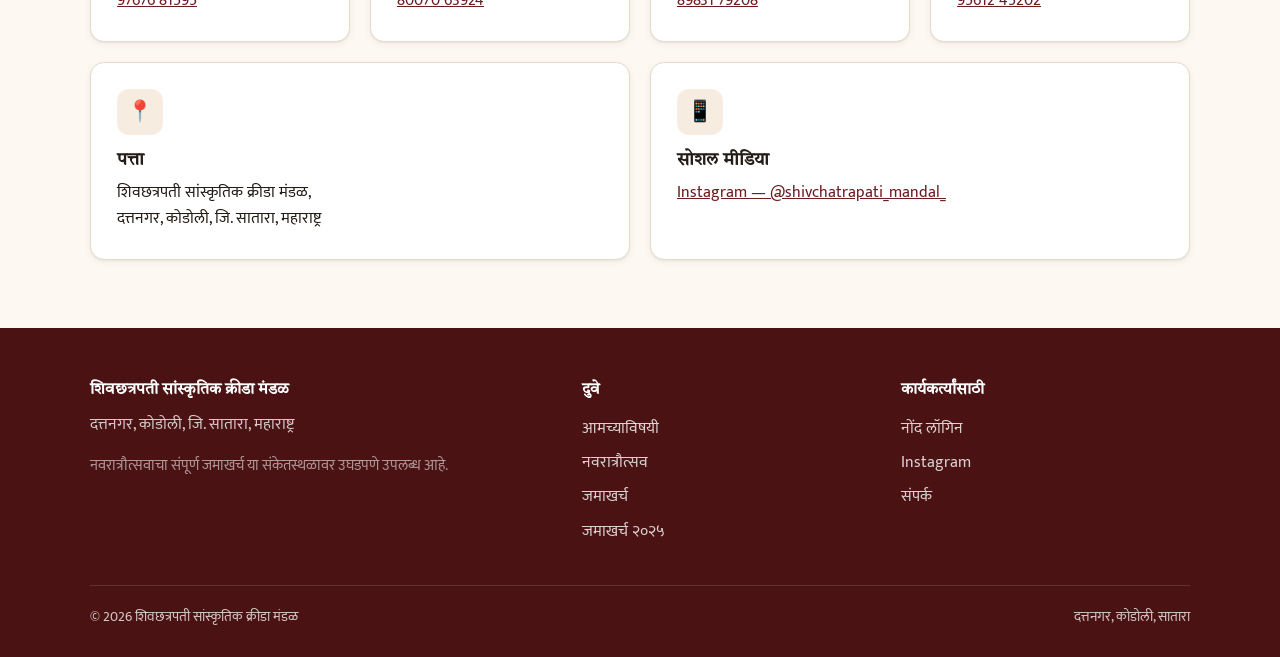
==== commit 1d11246c: "Add files via upload" ====
--- a/index.html
+++ b/index.html
@@ -3,13 +3,12 @@
 <head>
 <meta charset="utf-8">
 <meta name="viewport" content="width=device-width, initial-scale=1">
-<title>शिवछत्रपती सांस्कृतिक क्रीडा मंडळ, दत्तनगर, कोडोली, सातारा</title>
-<meta name="description" content="शिवछत्रपती सांस्कृतिक क्रीडा मंडळ, दत्तनगर, कोडोली, सातारा — उत्सव, सामाजिक उपक्रम आणि पारदर्शक जमाखर्च.">
+<title>शिवछत्रपती सांस्कृतिक क्रीडा मंडळ, दत्तनगर, कोडोली — नवरात्रौत्सव</title>
+<meta name="description" content="शिवछत्रपती सांस्कृतिक क्रीडा मंडळ, दत्तनगर, कोडोली, सातारा — नवरात्रौत्सव, सामाजिक उपक्रम आणि पारदर्शक जमाखर्च.">
 
 <meta property="og:type" content="website">
-<meta property="og:title" content="शिवछत्रपती सांस्कृतिक क्रीडा मंडळ, दत्तनगर, कोडोली">
-<meta property="og:description" content="उत्सव, सामाजिक उपक्रम आणि पारदर्शक जमाखर्च.">
-<meta property="og:url" content="https://www.shivchatrapati-mandal-satara.com/">
+<meta property="og:title" content="शिवछत्रपती सांस्कृतिक क्रीडा मंडळ — नवरात्रौत्सव">
+<meta property="og:description" content="दत्तनगर, कोडोली, सातारा. नवरात्रौत्सव आणि पारदर्शक जमाखर्च.">
 <meta name="theme-color" content="#6e1d1d">
 
 <link rel="preconnect" href="https://fonts.googleapis.com">
@@ -17,14 +16,14 @@
 <link href="https://fonts.googleapis.com/css2?family=Mukta:wght@400;600;700&family=Tiro+Devanagari+Marathi&display=swap" rel="stylesheet">
 <link rel="stylesheet" href="assets/css/style.css">
 
-<!-- Search engines: tells Google this is a local organisation, not a shop -->
 <script type="application/ld+json">
 {
   "@context": "https://schema.org",
   "@type": "Organization",
   "name": "शिवछत्रपती सांस्कृतिक क्रीडा मंडळ",
-  "alternateName": "Shivchhatrapati Sanskrutik Krida Mandal",
-  "url": "https://www.shivchatrapati-mandal-satara.com/",
+  "alternateName": "Shivchatrapati Sanskrutik Krida Mandal",
+  "url": "https://prassana15.github.io/shivchatrapati-mandal/",
+  "sameAs": ["https://www.instagram.com/shivchatrapati_mandal_/"],
   "address": {
     "@type": "PostalAddress",
     "addressLocality": "दत्तनगर, कोडोली",
@@ -39,9 +38,8 @@
 <header class="site-header">
   <div class="wrap">
     <a class="brand" href="#top">
-      <!-- Drop the real logo at assets/img/logo.png and it replaces the
-           lettermark automatically. If the file is missing, onerror swaps
-           back so the header never shows a broken image. -->
+      <!-- Real logo goes at assets/img/logo.png; if it is missing the
+           lettermark below takes over so the header is never broken. -->
       <span class="mark" id="brandMark">
         <img src="assets/img/logo.png" alt="मंडळाचा लोगो"
              style="width:100%;height:100%;object-fit:cover;border-radius:50%"
@@ -57,10 +55,10 @@
     </button>
     <nav class="site-nav" id="siteNav">
       <a href="#about">आमच्याविषयी</a>
+      <a href="#utsav">नवरात्रौत्सव</a>
       <a href="#upakram">उपक्रम</a>
-      <a href="#gallery">व्हिडिओ</a>
+      <a href="#gallery">रील्स</a>
       <a href="#jamakharch">जमाखर्च</a>
-      <a href="#vargani">वर्गणी</a>
       <a href="#contact">संपर्क</a>
       <a class="btn btn-primary btn-sm" href="admin.html">कार्यकर्ता लॉगिन</a>
     </nav>
@@ -69,34 +67,32 @@
 
 <!-- ------------------------------------------------------------- hero -->
 <div class="hero" id="top">
-  <!-- Background reel. Put a short clip at assets/video/hero.mp4 (see README
-       for how to compress one). Missing file = it simply never shows. -->
-  <video class="hero-video" autoplay muted loop playsinline preload="metadata"
-         poster="assets/img/hero-poster.jpg" onerror="this.remove()">
-    <source src="assets/video/hero.mp4" type="video/mp4">
-  </video>
+  <!-- Filled by hero-video.js from the single url set at the top of that
+       file — a repo file, a direct .mp4 link, or a YouTube video. -->
+  <div class="hero-media" id="heroVideo"></div>
   <div class="hero-scrim"></div>
 
   <div class="wrap">
-    <p class="eyebrow">दत्तनगर · कोडोली · जि. सातारा</p>
-    <h1>शिवछत्रपती सांस्कृतिक क्रीडा मंडळ</h1>
+    <p class="eyebrow" id="heroEyebrow">२०१६ पासून · दत्तनगर, कोडोली, जि. सातारा</p>
+    <h1 id="heroTitle">नवरात्रौत्सव</h1>
     <p>
-      गावाच्या उत्सवात परंपरा जपणारं आणि वर्षभर सामाजिक उपक्रम राबवणारं मंडळ.
-      प्रत्येक रुपयाचा हिशोब इथे उघडपणे मांडलेला आहे.
+      नऊ दिवस देवीची आराधना, गाव एकत्र आणणारा उत्सव आणि प्रत्येक रुपयाचा
+      उघड हिशोब — हीच मंडळाची ओळख.
     </p>
     <div class="hero-actions">
       <a class="btn btn-primary" href="#vargani">वर्गणी द्या</a>
       <a class="btn btn-light" href="#jamakharch">जमाखर्च पहा</a>
     </div>
 
-    <!-- filled live from the Sheet; the markup below is the fallback -->
+    <!-- filled live from the Sheet once the API is connected -->
     <div class="hero-stats" id="heroStats">
       <div><b id="hsIncome">—</b><span>एकूण जमा</span></div>
       <div><b id="hsSpent">—</b><span>एकूण खर्च</span></div>
-      <div><b id="hsDonors">—</b><span>देणगीदार</span></div>
+      <div><b id="hsDonors">—</b><span>वर्गणीदार</span></div>
       <div><b id="hsYear">—</b><span>उत्सव वर्ष</span></div>
     </div>
   </div>
+  <span class="hero-cue" aria-hidden="true"></span>
 </div>
 
 <!-- ------------------------------------------------------------ about -->
@@ -104,154 +100,137 @@
   <div class="wrap split">
     <div>
       <p class="eyebrow">आमच्याविषयी</p>
-      <h2>परंपरा, उत्साह आणि पारदर्शकता</h2>
+      <h2>देवीच्या सेवेत, गावाच्या सोबत</h2>
       <p class="lead">
-        दत्तनगर, कोडोली येथील तरुण कार्यकर्त्यांनी एकत्र येऊन हे मंडळ उभं केलं.
-        गणेशोत्सव आणि नवरात्रौत्सव हे आमच्या वर्षाचे केंद्रबिंदू, पण मंडळाचं काम
-        उत्सवापुरतं मर्यादित नाही — आरोग्य शिबिर, क्रीडा स्पर्धा आणि गावातील
-        मदतकार्य वर्षभर सुरू असतं.
+        शिवछत्रपती सांस्कृतिक क्रीडा मंडळ दरवर्षी दत्तनगर, कोडोली येथे
+        नवरात्रौत्सव साजरा करते. घटस्थापनेपासून विसर्जनापर्यंतचे नऊ दिवस
+        आरती, आरास, सांस्कृतिक कार्यक्रम आणि महाप्रसादाने भरलेले असतात.
       </p>
       <p>
-        <!-- TODO: स्थापना वर्ष आणि मंडळाचा थोडक्यात इतिहास इथे लिहा -->
-        मंडळाची स्थापना <strong>[वर्ष]</strong> साली झाली. तेव्हापासून दरवर्षी
-        गावकऱ्यांच्या वर्गणीतून उत्सव साजरा केला जातो आणि त्याचा संपूर्ण हिशोब
-        उत्सवानंतर जाहीर केला जातो.
+        उत्सवाचा संपूर्ण खर्च गावकऱ्यांच्या वर्गणीतून भागतो. म्हणूनच
+        जमा-खर्चाचा प्रत्येक आकडा याच संकेतस्थळावर उघडपणे मांडला जातो —
+        उत्सव संपल्यावर नव्हे, तर नोंद होताच.
+      </p>
+      <p>
+        मंडळाची स्थापना <strong>२०१६</strong> साली झाली. तेव्हापासून दरवर्षी
+        गावकऱ्यांच्या वर्गणीतून नवरात्रौत्सव साजरा केला जातो.
       </p>
       <a class="btn btn-ghost" href="#contact">मंडळात सहभागी व्हा</a>
     </div>
-    <div class="figure">
-      <!-- TODO: मंडळाचा फोटो ठेवा: assets/img/mandal.jpg -->
-      <p class="muted">मंडळाचा फोटो<br><small>assets/img/mandal.jpg</small></p>
+    <!-- Plays assets/video/logo.mp4 if that file exists — clean, autoplaying,
+         no Instagram chrome. Falls back to the Instagram card if it doesn't. -->
+    <div class="figure"
+         data-video="assets/video/logo.mp4"
+         data-poster="assets/img/logo-poster.jpg"
+         data-ig-reel="https://www.instagram.com/reel/DAJlaMIo6Z0/">
+      <p class="muted">रील लोड होत आहे…</p>
+    </div>
+  </div>
+</section>
+
+<!-- ------------------------------------------------------------ utsav -->
+<section class="alt" id="utsav">
+  <div class="wrap split">
+    <div class="figure"
+         data-video="assets/video/utsav.mp4"
+         data-poster="assets/img/utsav.jpg"
+         data-ig-reel="https://www.instagram.com/reel/DPVVirWCC0W/">
+      <p class="muted">रील लोड होत आहे…</p>
+    </div>
+    <div>
+      <p class="eyebrow">नऊ दिवस</p>
+      <h2>उत्सवाचा कार्यक्रम</h2>
+      <p class="lead">घटस्थापनेपासून दसऱ्यापर्यंत — रोज आरती आणि रोज कार्यक्रम.</p>
+      <!-- TODO: या वर्षीच्या तारखा भरा -->
+      <ul class="timeline">
+        <li>
+          <span class="when">पहिला दिवस</span>
+          <h3>घटस्थापना</h3>
+          <p>देवीची प्राणप्रतिष्ठा, ढोल पथकासह आगमन मिरवणूक आणि आरास.</p>
+        </li>
+        <li>
+          <span class="when">रोज</span>
+          <h3>आरती व गोंधळ</h3>
+          <p>सकाळ-संध्याकाळ आरती, पारंपरिक गोंधळ आणि भजन.</p>
+        </li>
+        <li>
+          <span class="when">अष्टमी</span>
+          <h3>कन्या पूजन व होम</h3>
+          <p>कन्या पूजन, होम-हवन आणि सवाष्ण भोजन.</p>
+        </li>
+        <li>
+          <span class="when">नवमी</span>
+          <h3>महाप्रसाद</h3>
+          <p>संपूर्ण गावासाठी महाप्रसादाचे आयोजन.</p>
+        </li>
+        <li>
+          <span class="when">दसरा</span>
+          <h3>विसर्जन मिरवणूक</h3>
+          <p>ढोल-ताशा, डीजे आणि पारंपरिक विसर्जन मिरवणूक.</p>
+        </li>
+        <li>
+          <span class="when">पौर्णिमा</span>
+          <h3>कोजागिरी</h3>
+          <p>कोजागिरी पौर्णिमेचा कार्यक्रम आणि मसाला दूध.</p>
+        </li>
+      </ul>
     </div>
   </div>
 </section>
 
 <!-- ---------------------------------------------------------- upakram -->
-<section class="alt" id="upakram">
+<section id="upakram">
   <div class="wrap">
     <div class="section-head center">
       <p class="eyebrow">उपक्रम</p>
-      <h2>मंडळाचे वर्षभराचे काम</h2>
-      <p class="lead">उत्सव हा आनंदाचा भाग, पण मंडळाची खरी ओळख या उपक्रमांतून.</p>
+      <h2>उत्सवापलीकडचे काम</h2>
+      <p class="lead">नऊ दिवसांचा आनंद, पण मंडळाची खरी ओळख या उपक्रमांतून.</p>
     </div>
     <div class="grid cols-3">
       <div class="card">
         <div class="ico">🪔</div>
-        <h3>गणेशोत्सव व नवरात्रौत्सव</h3>
-        <p>मंडप, सजावट, आरती, ढोल पथक आणि महाप्रसाद — संपूर्ण गाव एकत्र येणारे दहा दिवस.</p>
+        <h3>देवीची आरास व आरती</h3>
+        <p>मंडप, सजावट, देवीचा मुकुट आणि शस्त्रे — नऊ दिवस रोज आरती.</p>
+      </div>
+      <div class="card">
+        <div class="ico">🥁</div>
+        <h3>ढोल पथक व मिरवणूक</h3>
+        <p>आगमन आणि विसर्जनाची पारंपरिक मिरवणूक, ढोल-ताशा आणि फटाके.</p>
+      </div>
+      <div class="card">
+        <div class="ico">🍛</div>
+        <h3>महाप्रसाद</h3>
+        <p>नवमीला संपूर्ण गावासाठी महाप्रसाद आणि सवाष्ण भोजन.</p>
       </div>
       <div class="card">
         <div class="ico">🩺</div>
         <h3>आरोग्य शिबिर</h3>
-        <p>गावकऱ्यांसाठी मोफत तपासणी शिबिर, रक्तदान आणि जनजागृती कार्यक्रम.</p>
+        <p>गावकऱ्यांसाठी मोफत तपासणी शिबिर आणि आरोग्य जनजागृती.</p>
       </div>
       <div class="card">
         <div class="ico">🏆</div>
-        <h3>क्रीडा स्पर्धा</h3>
-        <p>तरुणांसाठी क्रीडा स्पर्धा आणि विजेत्यांना बक्षीस वितरण.</p>
-      </div>
-      <div class="card">
-        <div class="ico">🎭</div>
-        <h3>सांस्कृतिक कार्यक्रम</h3>
-        <p>कीर्तन, गोंधळ आणि स्थानिक कलाकारांना व्यासपीठ.</p>
-      </div>
-      <div class="card">
-        <div class="ico">🤝</div>
-        <h3>सामाजिक मदत</h3>
-        <p>गरजू कुटुंबांना मदत आणि गावातील सार्वजनिक कामांत सहभाग.</p>
+        <h3>क्रीडा व सांस्कृतिक स्पर्धा</h3>
+        <p>तरुणांसाठी स्पर्धा, कीर्तन आणि विजेत्यांना बक्षीस वितरण.</p>
       </div>
       <div class="card">
         <div class="ico">📊</div>
         <h3>पारदर्शक हिशोब</h3>
-        <p>जमा झालेली वर्गणी आणि केलेला खर्च — दोन्ही याच संकेतस्थळावर उघड.</p>
-      </div>
-    </div>
-  </div>
-</section>
-
-<!-- ------------------------------------------------------------ utsav -->
-<section id="utsav">
-  <div class="wrap split">
-    <div class="figure">
-      <!-- TODO: उत्सवाचा फोटो: assets/img/utsav.jpg -->
-      <p class="muted">उत्सवाचा फोटो<br><small>assets/img/utsav.jpg</small></p>
-    </div>
-    <div>
-      <p class="eyebrow">उत्सव</p>
-      <h2>यावर्षीचा कार्यक्रम</h2>
-      <!-- TODO: या वर्षीच्या तारखा आणि कार्यक्रम भरा -->
-      <ul class="timeline">
-        <li>
-          <span class="when">दिवस १</span>
-          <h3>आगमन व प्राणप्रतिष्ठा</h3>
-          <p>ढोल पथकासह मिरवणूक, पूजा आणि आरती.</p>
-        </li>
-        <li>
-          <span class="when">दिवस ३</span>
-          <h3>सांस्कृतिक कार्यक्रम</h3>
-          <p>स्थानिक कलाकारांचे सादरीकरण आणि स्पर्धा.</p>
-        </li>
-        <li>
-          <span class="when">दिवस ५</span>
-          <h3>महाप्रसाद</h3>
-          <p>संपूर्ण गावासाठी महाप्रसादाचे आयोजन.</p>
-        </li>
-        <li>
-          <span class="when">शेवटचा दिवस</span>
-          <h3>विसर्जन मिरवणूक</h3>
-          <p>ढोल-ताशा, डीजे आणि पारंपरिक मिरवणूक.</p>
-        </li>
-      </ul>
+        <p>जमा झालेली वर्गणी आणि प्रत्येक खर्च — सगळं याच संकेतस्थळावर.</p>
+      </div>
     </div>
   </div>
 </section>
 
 <!-- ---------------------------------------------------------- gallery -->
-<section id="gallery">
+<section class="alt" id="gallery">
   <div class="wrap">
     <div class="section-head center">
       <p class="eyebrow">क्षणचित्रे</p>
-      <h2>उत्सवाचे व्हिडिओ</h2>
-      <p class="lead">मिरवणूक, सजावट आणि मंडळाच्या उपक्रमांची झलक.</p>
-    </div>
-
-    <!-- Put four vertical clips (9:16, same shape as Instagram reels) at
-         assets/video/reel-1.mp4 … reel-4.mp4 with matching .jpg posters.
-         Any file that is missing falls back to the placeholder tile. -->
-    <div class="media-grid" id="mediaGrid">
-      <a class="media-item" href="assets/video/reel-1.mp4" target="_blank" rel="noopener">
-        <video src="assets/video/reel-1.mp4" poster="assets/img/reel-1.jpg"
-               muted loop playsinline preload="metadata"
-               onmouseover="this.play()" onmouseout="this.pause()"
-               onerror="this.closest('.media-item').outerHTML='&lt;div class=&quot;media-item placeholder&quot;&gt;reel-1.mp4&lt;/div&gt;'"></video>
-        <span class="play">▶</span>
-        <span class="cap">आगमन मिरवणूक</span>
-      </a>
-      <a class="media-item" href="assets/video/reel-2.mp4" target="_blank" rel="noopener">
-        <video src="assets/video/reel-2.mp4" poster="assets/img/reel-2.jpg"
-               muted loop playsinline preload="metadata"
-               onmouseover="this.play()" onmouseout="this.pause()"
-               onerror="this.closest('.media-item').outerHTML='&lt;div class=&quot;media-item placeholder&quot;&gt;reel-2.mp4&lt;/div&gt;'"></video>
-        <span class="play">▶</span>
-        <span class="cap">सजावट</span>
-      </a>
-      <a class="media-item" href="assets/video/reel-3.mp4" target="_blank" rel="noopener">
-        <video src="assets/video/reel-3.mp4" poster="assets/img/reel-3.jpg"
-               muted loop playsinline preload="metadata"
-               onmouseover="this.play()" onmouseout="this.pause()"
-               onerror="this.closest('.media-item').outerHTML='&lt;div class=&quot;media-item placeholder&quot;&gt;reel-3.mp4&lt;/div&gt;'"></video>
-        <span class="play">▶</span>
-        <span class="cap">ढोल पथक</span>
-      </a>
-      <a class="media-item" href="assets/video/reel-4.mp4" target="_blank" rel="noopener">
-        <video src="assets/video/reel-4.mp4" poster="assets/img/reel-4.jpg"
-               muted loop playsinline preload="metadata"
-               onmouseover="this.play()" onmouseout="this.pause()"
-               onerror="this.closest('.media-item').outerHTML='&lt;div class=&quot;media-item placeholder&quot;&gt;reel-4.mp4&lt;/div&gt;'"></video>
-        <span class="play">▶</span>
-        <span class="cap">विसर्जन मिरवणूक</span>
-      </a>
-    </div>
+      <h2>उत्सवाच्या रील्स</h2>
+      <p class="lead">मिरवणूक, आरास आणि गोंधळाची झलक — थेट इन्स्टाग्रामवरून.</p>
+    </div>
+
+    <div class="ig-grid" id="igGrid"></div>
 
     <div class="ig-strip">
       <span class="ig-mark">📷</span>
@@ -266,14 +245,14 @@
 </section>
 
 <!-- ------------------------------------------------------- jamakharch -->
-<section class="alt" id="jamakharch">
+<section id="jamakharch">
   <div class="wrap">
     <div class="section-head center">
       <p class="eyebrow">पारदर्शकता</p>
       <h2>जमाखर्च</h2>
       <p class="lead">
-        खालील आकडे मंडळाच्या नोंदवहीतून थेट येतात. कार्यकर्ता नोंद करताच
-        ते इथे आपोआप बदलतात — वर्षअखेरीस नव्हे, त्याच क्षणी.
+        हे आकडे मंडळाच्या नोंदवहीतून थेट येतात. कार्यकर्ता नोंद करताच
+        ते इथे बदलतात — वर्षअखेरीस नव्हे, त्याच क्षणी.
       </p>
     </div>
 
@@ -292,6 +271,11 @@
         <h3>मोठे खर्च</h3>
         <div class="barlist" id="psExpenses"><p class="muted">लोड होत आहे…</p></div>
       </div>
+      <!-- shown only once there is at least one देणगी -->
+      <div class="card" hidden>
+        <h3>देणगी कशासाठी</h3>
+        <div class="barlist" id="psPurpose"></div>
+      </div>
     </div>
 
     <p class="center" style="margin-top:26px">
@@ -302,22 +286,22 @@
 </section>
 
 <!-- ---------------------------------------------------------- vargani -->
-<section id="vargani">
+<section class="alt" id="vargani">
   <div class="wrap split">
     <div>
       <p class="eyebrow">वर्गणी</p>
       <h2>मंडळाला मदत करा</h2>
       <p class="lead">
-        मंडळाचा संपूर्ण खर्च गावकऱ्यांच्या वर्गणीतून भागतो. तुमची मदत
-        कितीही असो — तिची नोंद होते आणि हिशोब जाहीर होतो.
+        नवरात्रौत्सवाचा संपूर्ण खर्च गावकऱ्यांच्या वर्गणीतून भागतो.
+        तुमची मदत कितीही असो — तिची नोंद होते आणि हिशोब जाहीर होतो.
       </p>
       <p>
         <strong>सभासद वर्गणी</strong> — मंडळाच्या सभासदांकडून वार्षिक वर्गणी.<br>
         <strong>क्षेत्र वर्गणी</strong> — गावातील नागरिक व दुकानदारांकडून.
       </p>
       <p class="muted">
-        <!-- TODO: UPI आयडी आणि बँक तपशील भरा -->
-        UPI: <strong>[तुमचा UPI आयडी]</strong> · संपर्क: <strong>[मोबाईल क्रमांक]</strong>
+        <!-- TODO: UPI आयडी भरा -->
+        UPI: <strong>[तुमचा UPI आयडी]</strong>
       </p>
       <a class="btn btn-primary" href="#contact">संपर्क करा</a>
     </div>
@@ -329,32 +313,48 @@
 </section>
 
 <!-- ---------------------------------------------------------- contact -->
-<section class="alt" id="contact">
+<section id="contact">
   <div class="wrap">
     <div class="section-head center">
       <p class="eyebrow">संपर्क</p>
       <h2>आमच्याशी बोला</h2>
-    </div>
-    <div class="grid cols-3">
-      <!-- TODO: खरी नावे आणि क्रमांक भरा -->
+      <p class="lead">वर्गणी, कार्यक्रम किंवा मंडळात सहभागी होण्यासाठी थेट फोन करा.</p>
+    </div>
+
+    <div class="grid cols-4">
+      <a class="card person" href="tel:+919767681595">
+        <div class="ico">📞</div>
+        <h3>प्रसन्न यादव</h3>
+        <p class="phone">97676 81595</p>
+      </a>
+      <a class="card person" href="tel:+918007063924">
+        <div class="ico">📞</div>
+        <h3>ओमकार कापले</h3>
+        <p class="phone">80070 63924</p>
+      </a>
+      <a class="card person" href="tel:+918983179208">
+        <div class="ico">📞</div>
+        <h3>आकाश माने</h3>
+        <p class="phone">89831 79208</p>
+      </a>
+      <a class="card person" href="tel:+919561245202">
+        <div class="ico">📞</div>
+        <h3>आदित्य कापले</h3>
+        <p class="phone">95612 45202</p>
+      </a>
+    </div>
+
+    <div class="grid cols-2" style="margin-top:20px">
       <div class="card">
         <div class="ico">📍</div>
         <h3>पत्ता</h3>
-        <p>शिवछत्रपती सांस्कृतिक क्रीडा मंडळ,<br>दत्तनगर, कोडोली,<br>ता. [तालुका], जि. सातारा</p>
-      </div>
-      <div class="card">
-        <div class="ico">📞</div>
-        <h3>अध्यक्ष / सचिव</h3>
-        <p>[नाव] — [मोबाईल]<br>[नाव] — [मोबाईल]</p>
+        <p>शिवछत्रपती सांस्कृतिक क्रीडा मंडळ,<br>दत्तनगर, कोडोली, जि. सातारा, महाराष्ट्र</p>
       </div>
       <div class="card">
         <div class="ico">📱</div>
         <h3>सोशल मीडिया</h3>
         <p>
-          <a href="https://www.instagram.com/shivchatrapati_mandal_/" target="_blank" rel="noopener">@shivchatrapati_mandal_</a>
-          <!-- TODO: Facebook आणि WhatsApp गटाचे दुवे भरा -->
-          <a href="#">Facebook</a>
-          <a href="#">WhatsApp गट</a>
+          <a href="https://www.instagram.com/shivchatrapati_mandal_/" target="_blank" rel="noopener">Instagram — @shivchatrapati_mandal_</a>
         </p>
       </div>
     </div>
@@ -368,20 +368,20 @@
         <h3>शिवछत्रपती सांस्कृतिक क्रीडा मंडळ</h3>
         <p>दत्तनगर, कोडोली, जि. सातारा, महाराष्ट्र</p>
         <p class="muted" style="color:rgba(255,255,255,.55)">
-          मंडळाचा संपूर्ण जमाखर्च या संकेतस्थळावर उघडपणे उपलब्ध आहे.
+          नवरात्रौत्सवाचा संपूर्ण जमाखर्च या संकेतस्थळावर उघडपणे उपलब्ध आहे.
         </p>
       </div>
       <div>
         <h3>दुवे</h3>
         <a href="#about">आमच्याविषयी</a>
-        <a href="#upakram">उपक्रम</a>
+        <a href="#utsav">नवरात्रौत्सव</a>
         <a href="#jamakharch">जमाखर्च</a>
         <a href="jamakharch-2025.html">जमाखर्च २०२५</a>
-        <a href="#vargani">वर्गणी</a>
       </div>
       <div>
         <h3>कार्यकर्त्यांसाठी</h3>
         <a href="admin.html">नोंद लॉगिन</a>
+        <a href="https://www.instagram.com/shivchatrapati_mandal_/" target="_blank" rel="noopener">Instagram</a>
         <a href="#contact">संपर्क</a>
       </div>
     </div>
@@ -393,6 +393,11 @@
 </footer>
 
 <script src="assets/js/config.js"></script>
+<script src="assets/js/hero-video.js"></script>
 <script src="assets/js/site.js"></script>
+<!-- instagram.js first: it defines IGEmbed, which inline-video.js falls
+     back to when an mp4 is missing. -->
+<script src="assets/js/instagram.js"></script>
+<script src="assets/js/inline-video.js"></script>
 </body>
 </html>
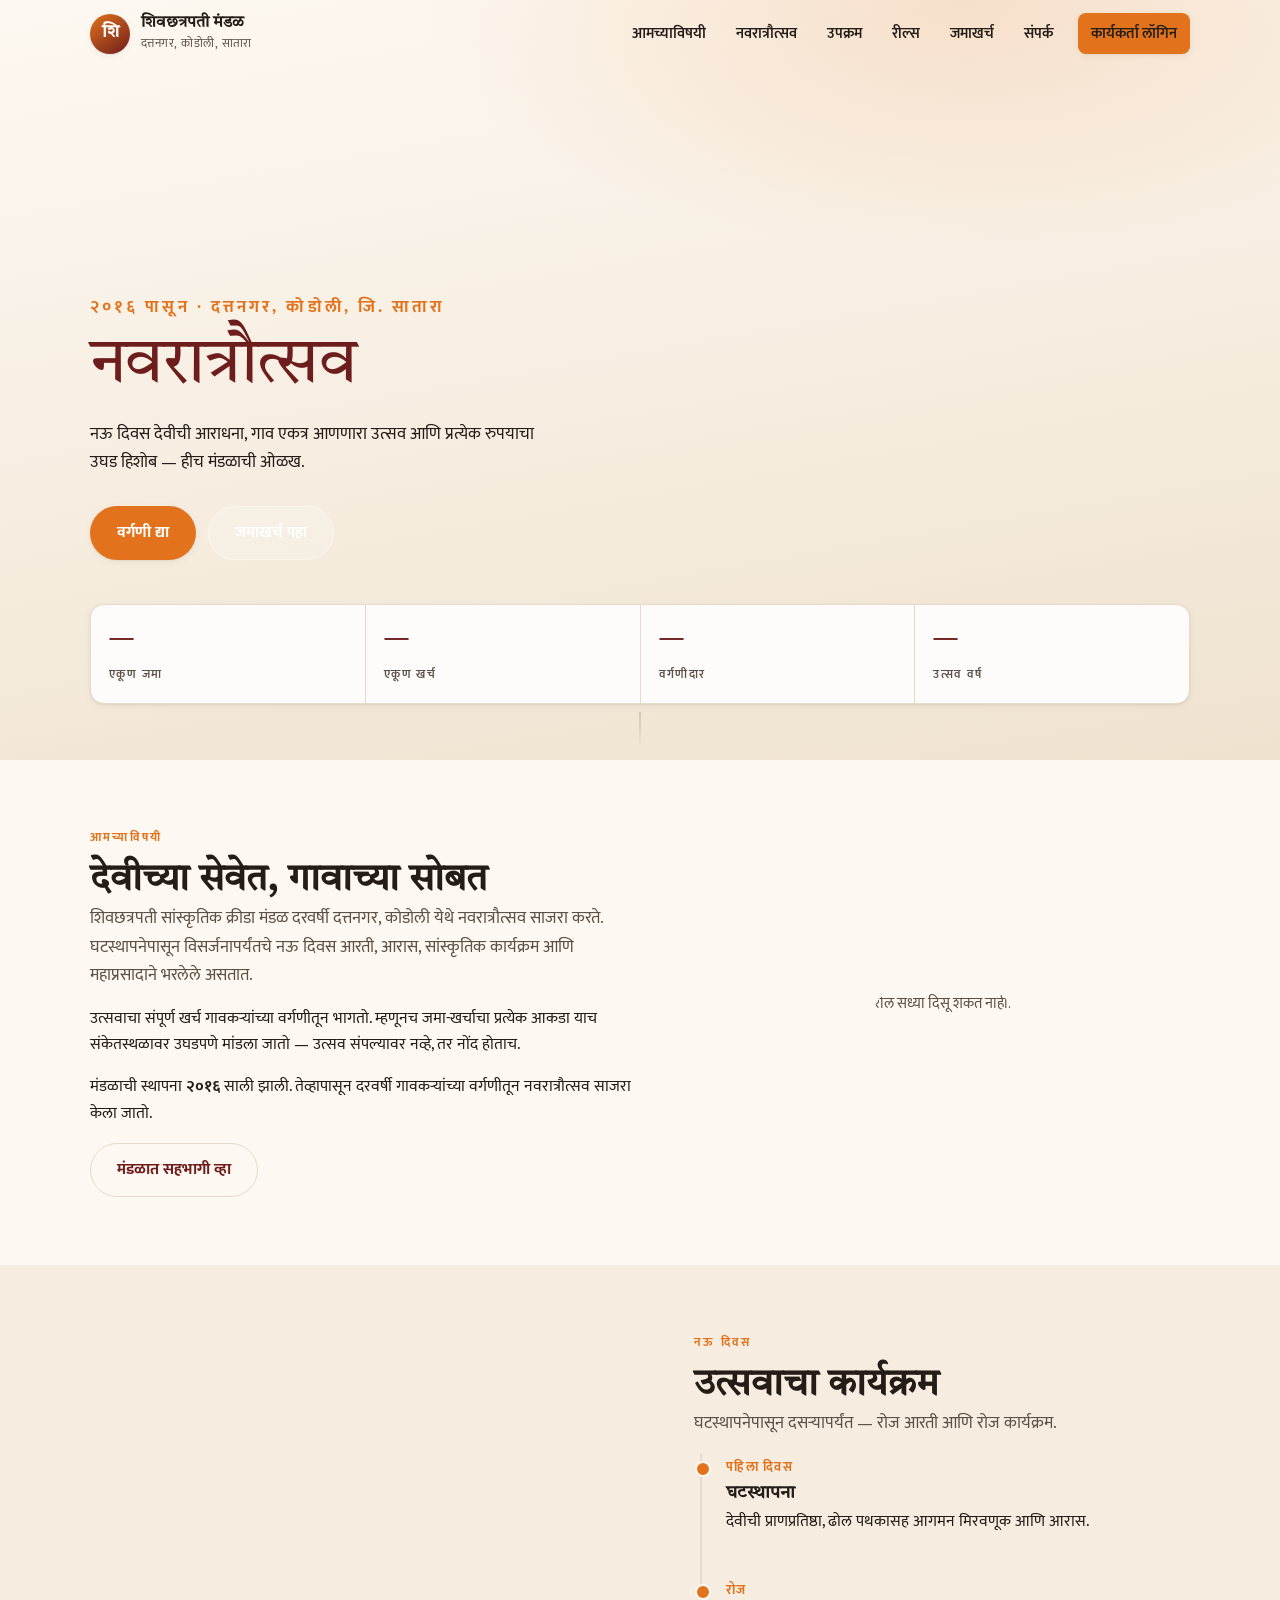
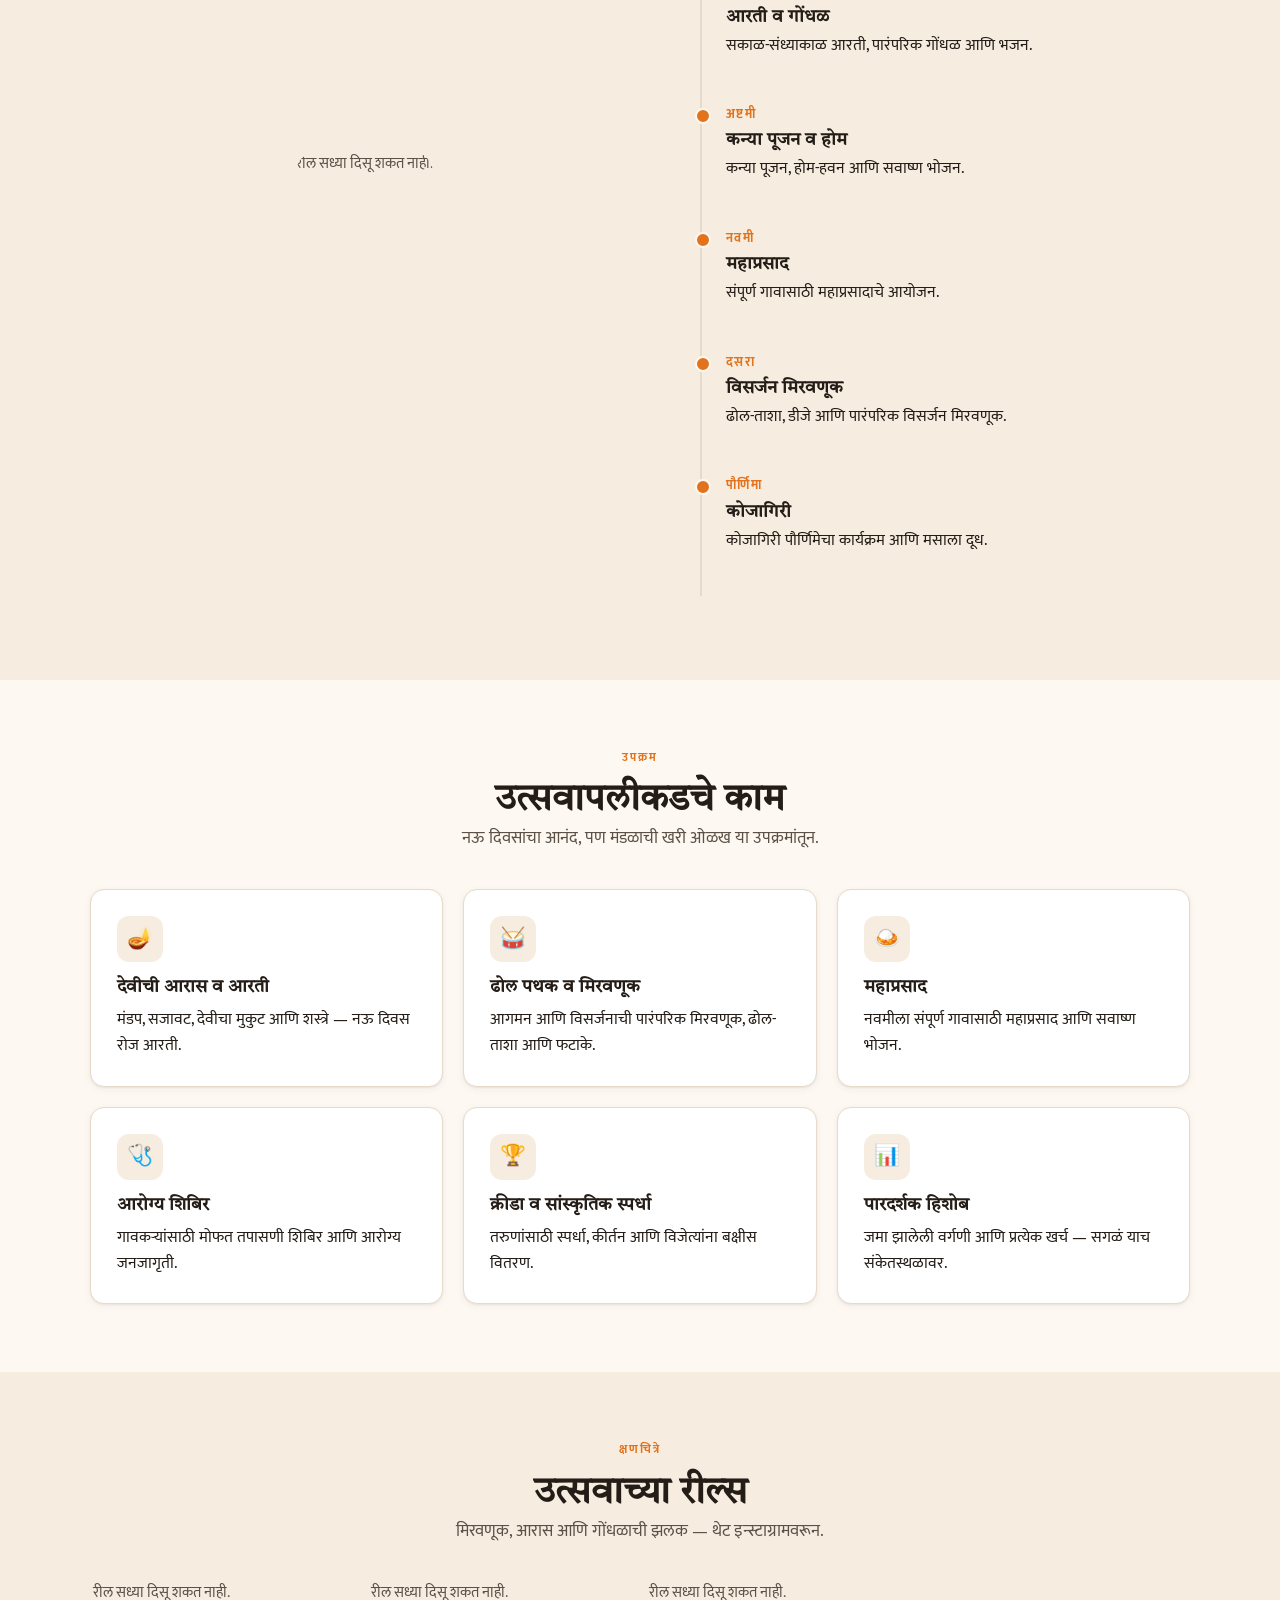
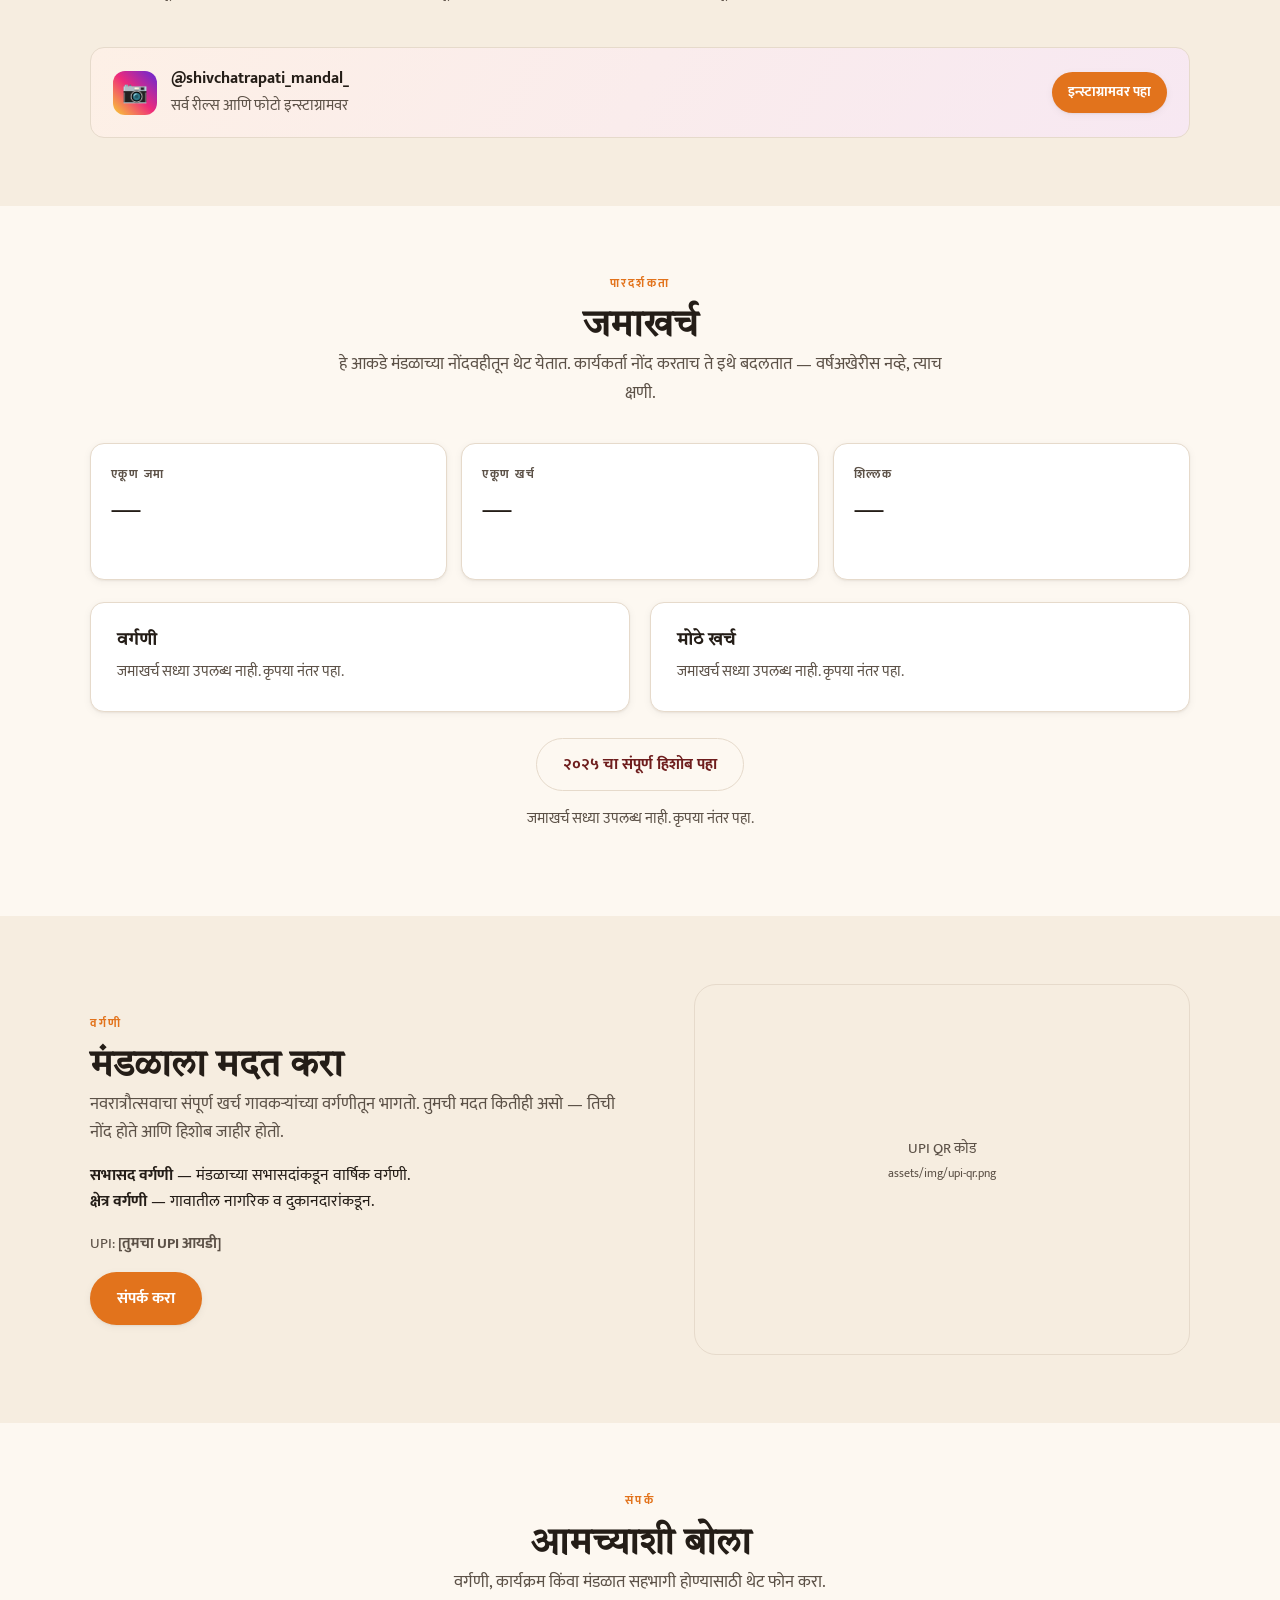
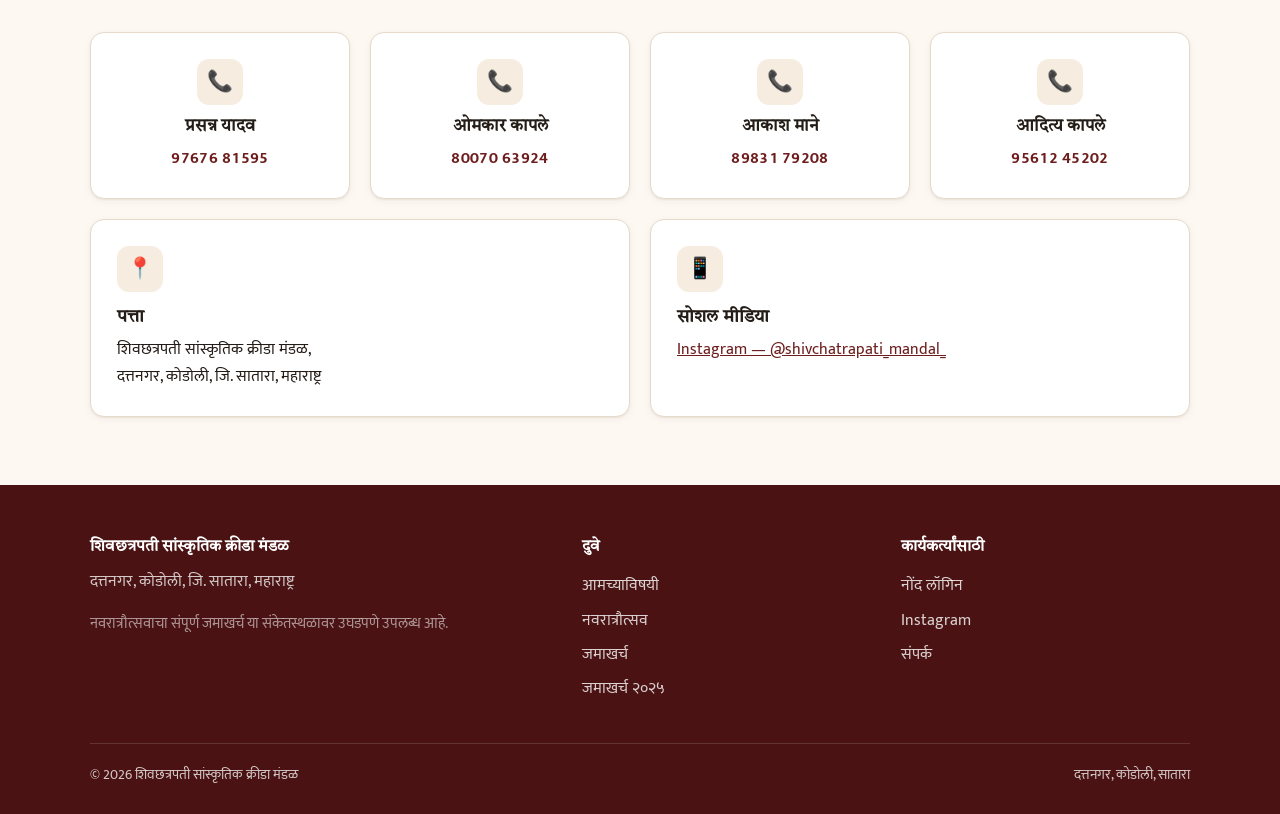
==== commit 2cba5e9e: "Add files via upload" ====
--- a/index.html
+++ b/index.html
@@ -14,7 +14,7 @@
 <link rel="preconnect" href="https://fonts.googleapis.com">
 <link rel="preconnect" href="https://fonts.gstatic.com" crossorigin>
 <link href="https://fonts.googleapis.com/css2?family=Mukta:wght@400;600;700&family=Tiro+Devanagari+Marathi&display=swap" rel="stylesheet">
-<link rel="stylesheet" href="assets/css/style.css">
+<link rel="stylesheet" href="assets/css/style.css?v=202609270204">
 
 <script type="application/ld+json">
 {
@@ -392,12 +392,12 @@
   </div>
 </footer>
 
-<script src="assets/js/config.js"></script>
-<script src="assets/js/hero-video.js"></script>
-<script src="assets/js/site.js"></script>
+<script src="assets/js/config.js?v=202609270204"></script>
+<script src="assets/js/hero-video.js?v=202609270204"></script>
+<script src="assets/js/site.js?v=202609270204"></script>
 <!-- instagram.js first: it defines IGEmbed, which inline-video.js falls
      back to when an mp4 is missing. -->
-<script src="assets/js/instagram.js"></script>
-<script src="assets/js/inline-video.js"></script>
+<script src="assets/js/instagram.js?v=202609270204"></script>
+<script src="assets/js/inline-video.js?v=202609270204"></script>
 </body>
 </html>
--- a/assets/css/style.css
+++ b/assets/css/style.css
@@ -36,6 +36,10 @@
 
 html { scroll-behavior: smooth; scroll-padding-top: calc(var(--header-h) + 12px); }
 
+/* Nothing should ever push the page sideways — a stray wide element used to
+   scroll the login card half off screen. */
+html, body { overflow-x: hidden; }
+
 body {
   margin: 0;
   background: var(--cream);
@@ -70,13 +74,23 @@
 
 /* ---------------------------------------------------------------- header */
 
+/* Floats clear over the hero, then settles into a solid bar once you scroll
+   past it — set by the .scrolled class from site.js. */
 .site-header {
-  position: sticky; top: 0; z-index: 60;
+  position: fixed; top: 0; left: 0; right: 0; z-index: 60;
   height: var(--header-h);
-  background: rgba(253, 248, 241, .92);
+  background: transparent; border-bottom: 1px solid transparent;
+  transition: background .25s ease, border-color .25s ease, box-shadow .25s ease;
+}
+.site-header.scrolled {
+  background: rgba(253, 248, 241, .93);
   backdrop-filter: blur(10px);
-  border-bottom: 1px solid var(--line);
-}
+  border-bottom-color: var(--line);
+  box-shadow: 0 1px 12px rgba(36, 29, 23, .05);
+}
+/* Every page except the home hero starts scrolled, so the bar is never
+   invisible over ordinary content. */
+.site-header.solid { background: rgba(253,248,241,.93); border-bottom-color: var(--line); }
 .site-header .wrap { height: 100%; display: flex; align-items: center; gap: 14px; }
 
 .brand { display: flex; align-items: center; gap: 11px; text-decoration: none; color: inherit; margin-right: auto; }
@@ -153,49 +167,94 @@
 
 /* ------------------------------------------------------------------ hero */
 
+/* Cinematic full-bleed hero, light. The video plays edge to edge and a cream
+   veil sits over it so the Marathi type stays readable whatever the footage
+   is doing underneath — a dark reel and a bright one both work. */
 .hero {
-  position: relative; overflow: hidden; color: #fff;
+  position: relative; overflow: hidden; color: var(--ink);
+  min-height: min(86vh, 760px);
+  display: flex; align-items: flex-end;
+  padding: 140px 0 56px;
   background:
-    radial-gradient(1100px 520px at 78% -12%, rgba(226,115,28,.55), transparent 62%),
-    linear-gradient(160deg, var(--maroon) 0%, var(--maroon-deep) 100%);
-  padding: 74px 0 86px;
-}
-/* faint mandala-ish rings, drawn not loaded */
-.hero::after {
-  content: ""; position: absolute; right: -130px; top: -130px;
-  width: 460px; height: 460px; border-radius: 50%;
-  border: 1px solid rgba(255,255,255,.14);
-  box-shadow: 0 0 0 34px rgba(255,255,255,.05), 0 0 0 82px rgba(255,255,255,.035);
-  pointer-events: none;
-}
-/* Background video. Drop assets/video/hero.mp4 in and it appears; leave it
-   out and the gradient above stands on its own. No JS needed either way. */
+    radial-gradient(900px 420px at 75% 0%, rgba(226,115,28,.16), transparent 60%),
+    linear-gradient(170deg, var(--cream) 0%, var(--cream-2) 55%, #efe2cf 100%);
+}
+@media (max-width: 700px) {
+  .hero { min-height: min(78vh, 620px); padding: 110px 0 40px; }
+}
+/* Background video, injected by hero-video.js. Nothing injected = the
+   gradient above stands on its own, which is a fine design in itself. */
+.hero-media { position: absolute; inset: 0; z-index: 0; overflow: hidden; }
 .hero-video {
   position: absolute; inset: 0; width: 100%; height: 100%;
-  object-fit: cover; z-index: 0; opacity: .32;
-  filter: saturate(1.1) contrast(1.05);
-}
+  object-fit: cover;
+}
+/* A YouTube iframe cannot be object-fit, so blow it up past the viewport and
+   centre it — that crops it to fill the way cover would. */
+.hero-media.is-frame .hero-frame {
+  position: absolute; top: 50%; left: 50%;
+  width: 100vw; height: 56.25vw;          /* 16:9 */
+  min-height: 100%; min-width: 177.78vh;  /* never leave a gap */
+  transform: translate(-50%, -50%);
+  border: 0; pointer-events: none;
+}
+
+/* The veil. Heavier top and bottom where the type sits, clearer through the
+   middle so the footage is genuinely visible — a dark reel and a bright one
+   both stay readable underneath it. */
 .hero-scrim {
-  position: absolute; inset: 0; z-index: 0;
-  background: linear-gradient(180deg, rgba(74,18,18,.35) 0%, rgba(74,18,18,.82) 100%);
-}
+  position: absolute; inset: 0; z-index: 1; pointer-events: none;
+  background: linear-gradient(180deg,
+    rgba(253,248,241,.93) 0%,
+    rgba(253,248,241,.38) 24%,
+    rgba(253,248,241,.34) 46%,
+    rgba(253,248,241,.88) 80%,
+    rgba(253,248,241,.98) 100%);
+}
+/* No video means nothing to veil — the gradient behind stands on its own. */
+.hero:not(.has-video) .hero-scrim { display: none; }
+
 @media (prefers-reduced-motion: reduce) { .hero-video { display: none; } }
 
-.hero .wrap { position: relative; z-index: 1; }
-.hero .eyebrow { color: var(--gold); }
-.hero h1 { color: #fff; max-width: 16ch; }
-.hero p { color: rgba(255,255,255,.88); max-width: 54ch; font-size: 1.06rem; margin-top: 1.1rem; }
+.hero .wrap { position: relative; z-index: 2; }
+.hero .eyebrow { color: var(--saffron); }
+.hero h1 {
+  color: var(--maroon); max-width: 18ch; font-weight: 400;
+  font-size: clamp(2.1rem, 6vw, 4rem); line-height: 1.12; letter-spacing: -.01em;
+}
+.hero p { color: var(--ink); max-width: 46ch; font-size: 1.07rem; margin-top: 1.1rem; }
+/* Only over video, where the background is unpredictable. */
+.hero.has-video h1, .hero.has-video p { text-shadow: 0 1px 16px rgba(253,248,241,.9); }
+
 .hero-actions { display: flex; flex-wrap: wrap; gap: 12px; margin-top: 30px; }
 
+/* Stats get their own strip rather than floating on the footage — numbers
+   over moving video are hard to read and make the hero look busy. */
 .hero-stats {
+  position: relative; z-index: 2;
   display: grid; grid-template-columns: repeat(2, 1fr); gap: 1px;
-  margin-top: 48px; background: rgba(255,255,255,.18);
-  border: 1px solid rgba(255,255,255,.18); border-radius: var(--r-md); overflow: hidden;
-}
-.hero-stats div { background: rgba(0,0,0,.14); padding: 18px 16px; }
-.hero-stats b { display: block; font-family: var(--display); font-size: 1.55rem; }
-.hero-stats span { font-size: .78rem; text-transform: uppercase; letter-spacing: .1em; color: rgba(255,255,255,.72); }
+  margin-top: 44px; background: var(--line);
+  border: 1px solid var(--line); border-radius: var(--r-md); overflow: hidden;
+  box-shadow: var(--shadow-sm);
+}
+.hero-stats div { background: rgba(255,255,255,.93); padding: 16px 18px; }
+.hero-stats b {
+  display: block; font-family: var(--display); font-size: 1.5rem;
+  color: var(--maroon); font-variant-numeric: tabular-nums;
+}
+.hero-stats span {
+  font-size: .72rem; text-transform: uppercase; letter-spacing: .12em;
+  color: var(--ink-2); font-weight: 600;
+}
 @media (min-width: 760px) { .hero-stats { grid-template-columns: repeat(4, 1fr); } }
+
+/* Thin scroll cue, the way cinematic heroes mark "there is more below". */
+.hero-cue {
+  position: absolute; left: 50%; bottom: 12px; z-index: 2;
+  width: 1px; height: 36px; transform: translateX(-50%);
+  background: linear-gradient(var(--ink-2), transparent); opacity: .45;
+}
+@media (max-width: 700px) { .hero-cue { display: none; } }
 
 /* -------------------------------------------------------------- sections */
 
@@ -206,6 +265,8 @@
 .grid { display: grid; gap: 20px; }
 @media (min-width: 700px) { .cols-2 { grid-template-columns: repeat(2, 1fr); } }
 @media (min-width: 920px) { .cols-3 { grid-template-columns: repeat(3, 1fr); } }
+/* Contact cards go two-up on a phone rather than four tall stacked boxes. */
+@media (min-width: 420px) { .cols-4 { grid-template-columns: repeat(2, 1fr); } }
 @media (min-width: 920px) { .cols-4 { grid-template-columns: repeat(4, 1fr); } }
 
 .card {
@@ -229,6 +290,51 @@
   display: grid; place-items: center; color: var(--ink-2); text-align: center; padding: 20px;
 }
 .figure img { width: 100%; height: 100%; object-fit: cover; }
+
+/* Holding a reel instead of a photo: Instagram's embed brings its own white
+   card and rounding, so drop ours and let it set its own height. */
+.figure.is-reel {
+  aspect-ratio: auto; background: none; border: 0; padding: 0;
+  display: block; max-width: 420px; margin-inline: auto;
+}
+.figure.is-reel .instagram-media { min-width: 0 !important; margin: 0 auto !important; }
+
+/* ------------------------------------------------- self-hosted reel player */
+
+/* Sized by HEIGHT, not width. These clips are 9:16, so letting the width
+   drive the size makes them absurdly tall in a wide column — a 360px cell
+   would be 640px high. Fixing the height and letting width follow keeps
+   every reel the same tidy size wherever it sits. */
+.vid {
+  position: relative;
+  aspect-ratio: 9 / 16;
+  height: clamp(300px, 48vh, 460px);
+  width: auto; max-width: 100%;
+  margin: 0 auto;
+  border-radius: var(--r-md); overflow: hidden;
+  background: #000; box-shadow: var(--shadow-sm);
+}
+.vid video { width: 100%; height: 100%; object-fit: cover; display: block; }
+
+.vid-sound {
+  position: absolute; right: 10px; bottom: 10px;
+  width: 38px; height: 38px; border-radius: 50%; cursor: pointer;
+  border: 1px solid rgba(255,255,255,.35); background: rgba(0,0,0,.45);
+  color: #fff; font-size: 1rem; line-height: 1; padding: 0;
+  display: grid; place-items: center; backdrop-filter: blur(4px);
+}
+.vid-sound:hover { background: rgba(0,0,0,.65); }
+.vid-sound:focus-visible { outline: 2px solid var(--saffron); outline-offset: 2px; }
+
+/* A slot holding a real video needs none of the placeholder framing — no
+   4:3 box, no border, no centring grid. :has() covers it even if the class
+   has not been applied yet, so the video is never squeezed into a 4:3 frame
+   and zoom-cropped while it loads. */
+.figure.is-video,
+.figure:has(.vid) {
+  aspect-ratio: auto; background: none; border: 0; padding: 0;
+  display: block; max-width: none; box-shadow: none;
+}
 
 /* ---------------------------------------------------------------- timeline */
 
@@ -264,6 +370,67 @@
 .barlist .top b { font-variant-numeric: tabular-nums; white-space: nowrap; }
 .barlist .track { height: 6px; border-radius: 99px; background: var(--cream-2); margin-top: 7px; overflow: hidden; }
 .barlist .fill { height: 100%; border-radius: 99px; background: linear-gradient(90deg, var(--saffron), var(--gold)); }
+
+/* ---------------------------------------------------------- intro band */
+
+.intro-band { background: var(--cream-2); padding: 52px 0; }
+
+.intro-split { display: grid; gap: 30px; align-items: center; }
+@media (min-width: 880px) {
+  .intro-split { grid-template-columns: 1fr minmax(320px, 400px); gap: 52px; }
+}
+.intro-text h2 { margin-bottom: 10px; }
+.intro-text .btn { margin-top: 6px; }
+
+/* Instagram's iframe has its own white card and border radius, so this
+   wrapper only needs to centre it and cap its width. */
+.intro-reel { width: 100%; max-width: 400px; margin: 0 auto; min-height: 120px; }
+.intro-reel .instagram-media { min-width: 0 !important; }
+
+/* ------------------------------------------------- instagram reel embeds */
+
+/* Columns size themselves to the reels rather than the other way round, so
+   nothing is ever stretched full-bleed on a narrow window. */
+.ig-grid {
+  display: grid; gap: 18px; align-items: start; justify-content: center;
+  grid-template-columns: repeat(auto-fit, minmax(190px, 260px));
+}
+
+/* Instagram injects its own iframe; keep it inside our column. */
+.ig-grid .instagram-media { min-width: 0 !important; max-width: 100% !important; }
+
+/* One cell of the grid, whether it ends up holding an mp4 or an embed. */
+.reel-slot { min-width: 0; width: 100%; }
+/* In the grid the cells are already narrow, so let width lead here. */
+.reel-slot .vid { height: auto; width: 100%; }
+
+.ig-empty {
+  grid-column: 1 / -1; text-align: center; padding: 36px 24px;
+  background: var(--white); border: 1px dashed var(--line);
+  border-radius: var(--r-md); color: var(--ink-2);
+}
+.ig-empty p { margin: 0 0 8px; }
+.ig-empty code {
+  background: var(--cream-2); padding: 2px 6px; border-radius: 5px;
+  font-size: .86em; word-break: break-all;
+}
+.ig-empty .btn { margin-top: 10px; }
+
+/* ---------------------------------------------------------- person cards */
+
+.card.person {
+  display: block; text-decoration: none; color: inherit; text-align: center;
+  transition: transform .15s ease, box-shadow .15s ease, border-color .15s ease;
+}
+.card.person:hover {
+  transform: translateY(-2px); box-shadow: var(--shadow-md); border-color: var(--saffron);
+}
+.card.person .ico { margin: 0 auto 12px; }
+.card.person h3 { font-size: 1.05rem; }
+.card.person .phone {
+  font-variant-numeric: tabular-nums; font-weight: 700;
+  color: var(--maroon); letter-spacing: .02em; margin: 4px 0 0;
+}
 
 /* ------------------------------------------------------------ media grid */
 
@@ -321,10 +488,44 @@
 
 .app-body { background: var(--cream-2); }
 
+/* ------------------------------------------------- session-restore splash */
+
+.boot {
+  min-height: 70vh; display: grid; place-content: center; justify-items: center;
+  gap: 16px; text-align: center;
+}
+.boot-mark {
+  width: 58px; height: 58px; border-radius: 50%;
+  background: linear-gradient(145deg, var(--saffron), var(--maroon));
+  color: #fff; display: grid; place-items: center;
+  font-family: var(--display); font-size: 1.6rem; font-weight: 700;
+  box-shadow: var(--shadow-md);
+}
+.boot-bar {
+  width: 160px; height: 3px; border-radius: 99px;
+  background: var(--line); overflow: hidden;
+}
+.boot-bar span {
+  display: block; width: 40%; height: 100%; border-radius: 99px;
+  background: var(--saffron); animation: boot-slide 1.1s ease-in-out infinite;
+}
+@keyframes boot-slide {
+  0%   { transform: translateX(-100%); }
+  100% { transform: translateX(350%); }
+}
+@media (prefers-reduced-motion: reduce) {
+  .boot-bar span { animation: none; width: 100%; }
+}
+
 .auth-card {
-  max-width: 400px; margin: 8vh auto; background: var(--white);
+  width: 100%; max-width: 400px; margin: 8vh auto; background: var(--white);
   border: 1px solid var(--line); border-radius: var(--r-lg);
   padding: 34px 30px; box-shadow: var(--shadow-md);
+}
+/* On a narrow phone the 30px side padding was pushing the labels off the
+   left edge. Tighten it and sit the card nearer the top. */
+@media (max-width: 460px) {
+  .auth-card { padding: 26px 18px; margin: 3vh auto; border-radius: var(--r-md); }
 }
 .auth-card .mark { margin: 0 auto 16px; width: 54px; height: 54px; font-size: 1.5rem; }
 
@@ -338,6 +539,37 @@
   outline: 2px solid var(--saffron); outline-offset: -1px; border-color: var(--saffron);
 }
 
+/* --------------------------------------------------- show / hide password */
+
+.pw-wrap { position: relative; }
+/* Room for the button so a long password never slides under it. */
+.pw-wrap input { padding-right: 46px; }
+
+.pw-toggle {
+  position: absolute; top: 50%; right: 6px; transform: translateY(-50%);
+  width: 34px; height: 34px; display: grid; place-items: center;
+  background: none; border: 0; border-radius: 8px; cursor: pointer;
+  color: var(--ink-2); padding: 0;
+}
+.pw-toggle:hover { background: var(--cream-2); color: var(--maroon); }
+.pw-toggle:focus-visible { outline: 2px solid var(--saffron); outline-offset: 1px; }
+
+/* The slash is only drawn once the password is visible. */
+.pw-toggle .eye-slash { opacity: 0; transition: opacity .12s ease; }
+.pw-toggle[aria-pressed="true"] { color: var(--maroon); }
+.pw-toggle[aria-pressed="true"] .eye-slash { opacity: 1; }
+
+/* Edge and IE put their own reveal button in password fields — two eyes
+   side by side looks broken, so hide theirs. */
+input::-ms-reveal, input::-ms-clear { display: none; }
+
+/* Fields the app fills in and nobody may change — वर्ष on the entry form. */
+input.locked {
+  background: var(--cream-2); color: var(--ink-2); font-weight: 700;
+  cursor: not-allowed; border-style: dashed;
+}
+input.locked:focus { outline: none; border-color: var(--line); }
+
 .msg { padding: 11px 14px; border-radius: var(--r-sm); font-size: .9rem; margin-top: 14px; display: none; }
 .msg.show { display: block; }
 .msg.ok  { background: #e7f3ec; color: var(--good); }
@@ -349,6 +581,31 @@
 }
 .app-bar .wrap { display: flex; align-items: center; gap: 14px; }
 .app-bar .who { margin-left: auto; text-align: right; font-size: .78rem; line-height: 1.35; opacity: .88; }
+
+.year-select {
+  width: auto; padding: 5px 10px; font-size: .85rem; font-weight: 700;
+  background: rgba(255,255,255,.16); color: #fff;
+  border: 1px solid rgba(255,255,255,.35); border-radius: 999px;
+}
+.year-select option { color: var(--ink); background: var(--white); }
+
+/* Visible to screen readers, not on screen. */
+.sr-only {
+  position: absolute; width: 1px; height: 1px; padding: 0; margin: -1px;
+  overflow: hidden; clip: rect(0 0 0 0); white-space: nowrap; border: 0;
+}
+
+/* A year other than the one new entries go into — make that obvious. */
+.year-banner {
+  background: #fff4e0; border: 1px solid #e8c882; color: #6b4a12;
+  border-radius: var(--r-sm); padding: 10px 14px; margin-top: 14px; font-size: .9rem;
+}
+/* Stronger still: the festival year rolled over and ActiveYear did not. */
+.year-banner.year-alert {
+  background: #fdeceb; border-color: #e6a49d; color: var(--bad);
+  border-left-width: 4px; padding: 13px 16px; line-height: 1.55;
+}
+.year-banner.year-alert b { color: inherit; }
 .app-bar .who b { display: block; font-size: .92rem; opacity: 1; }
 
 .tabs { display: flex; gap: 8px; overflow-x: auto; padding: 18px 0 2px; -webkit-overflow-scrolling: touch; }
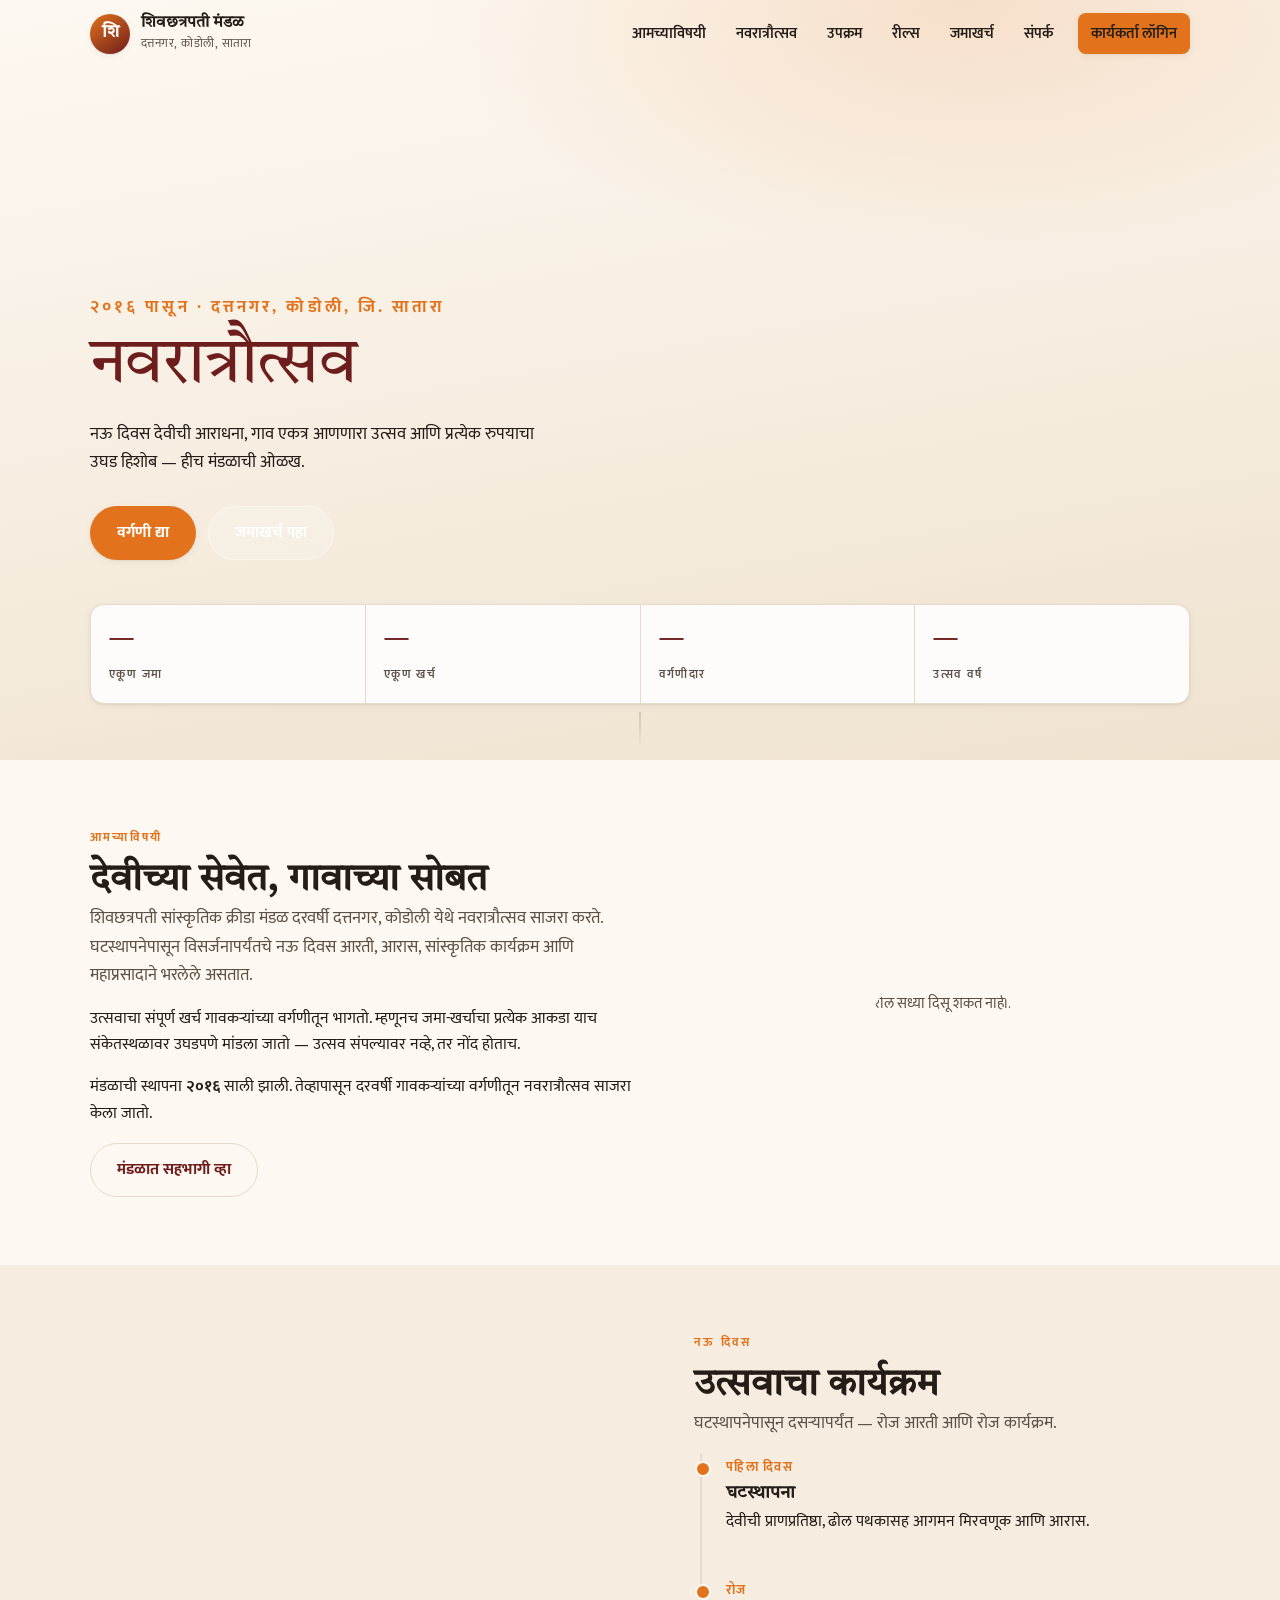
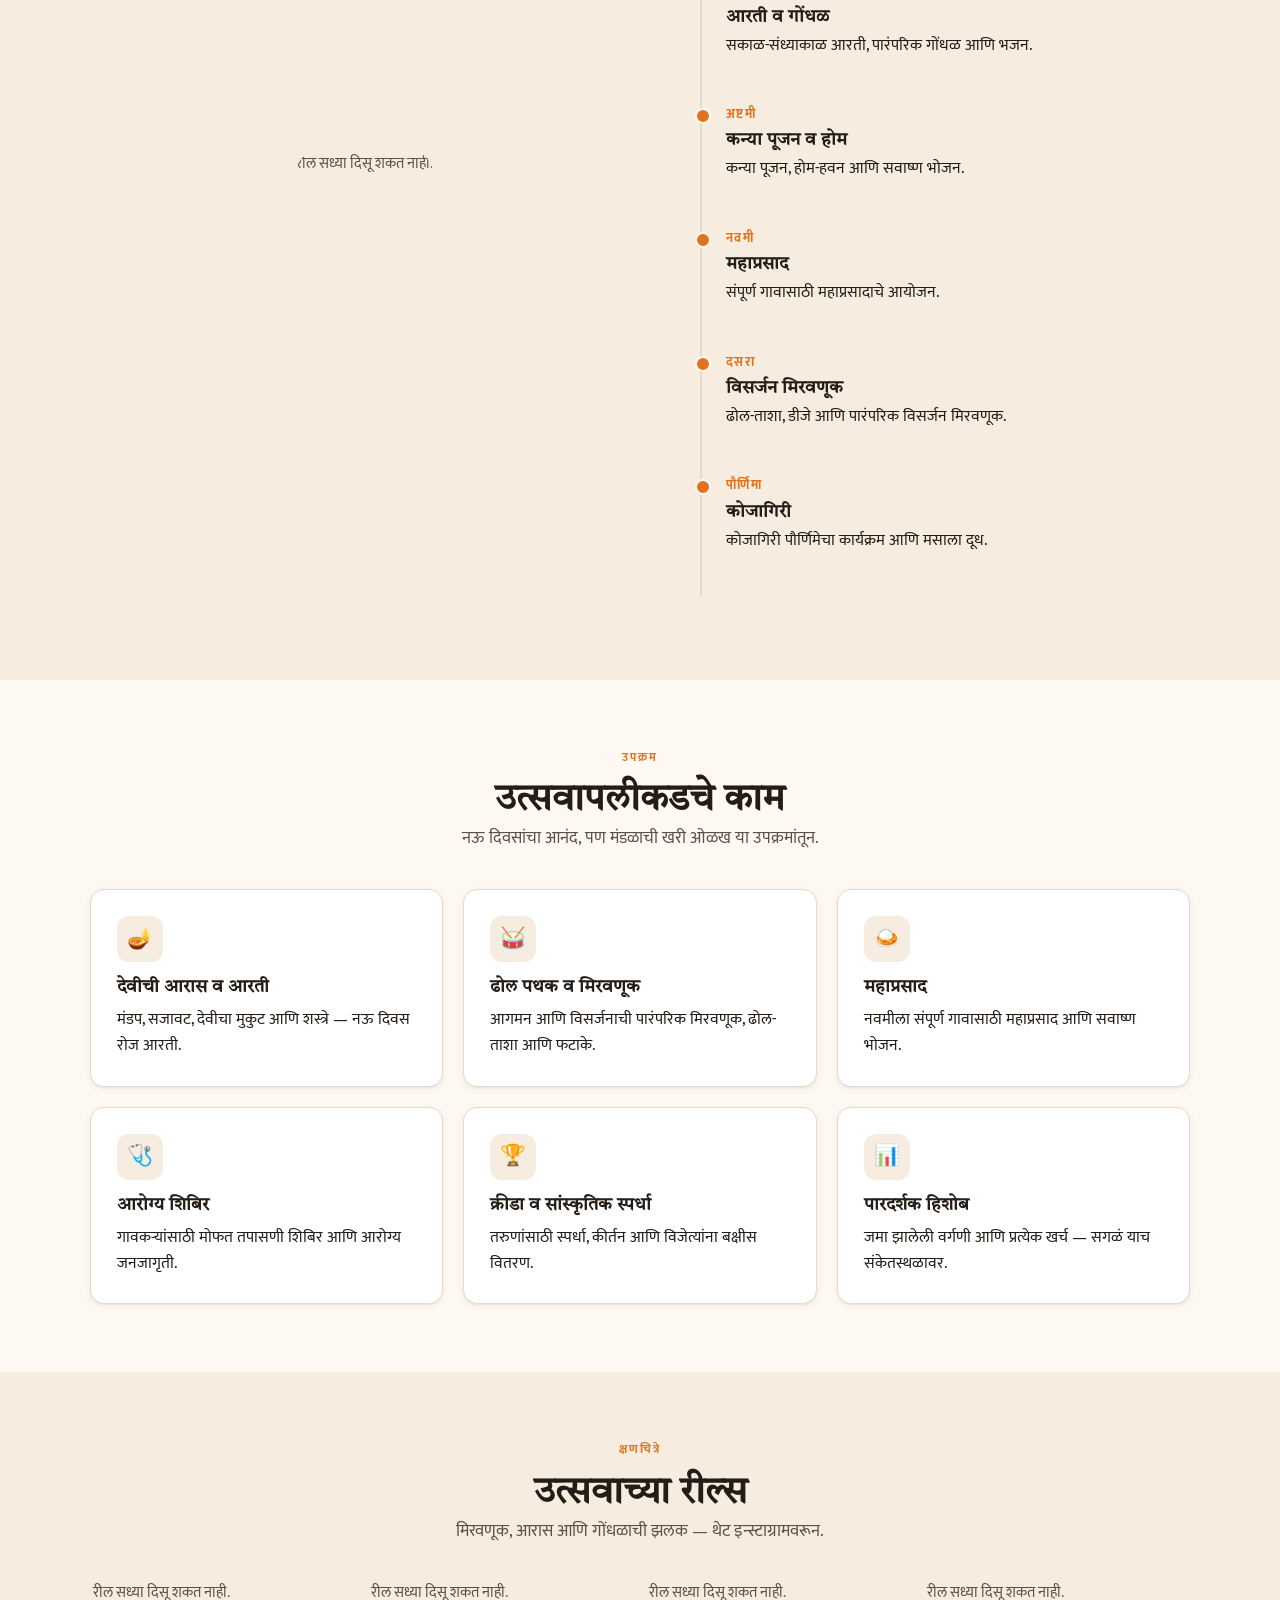
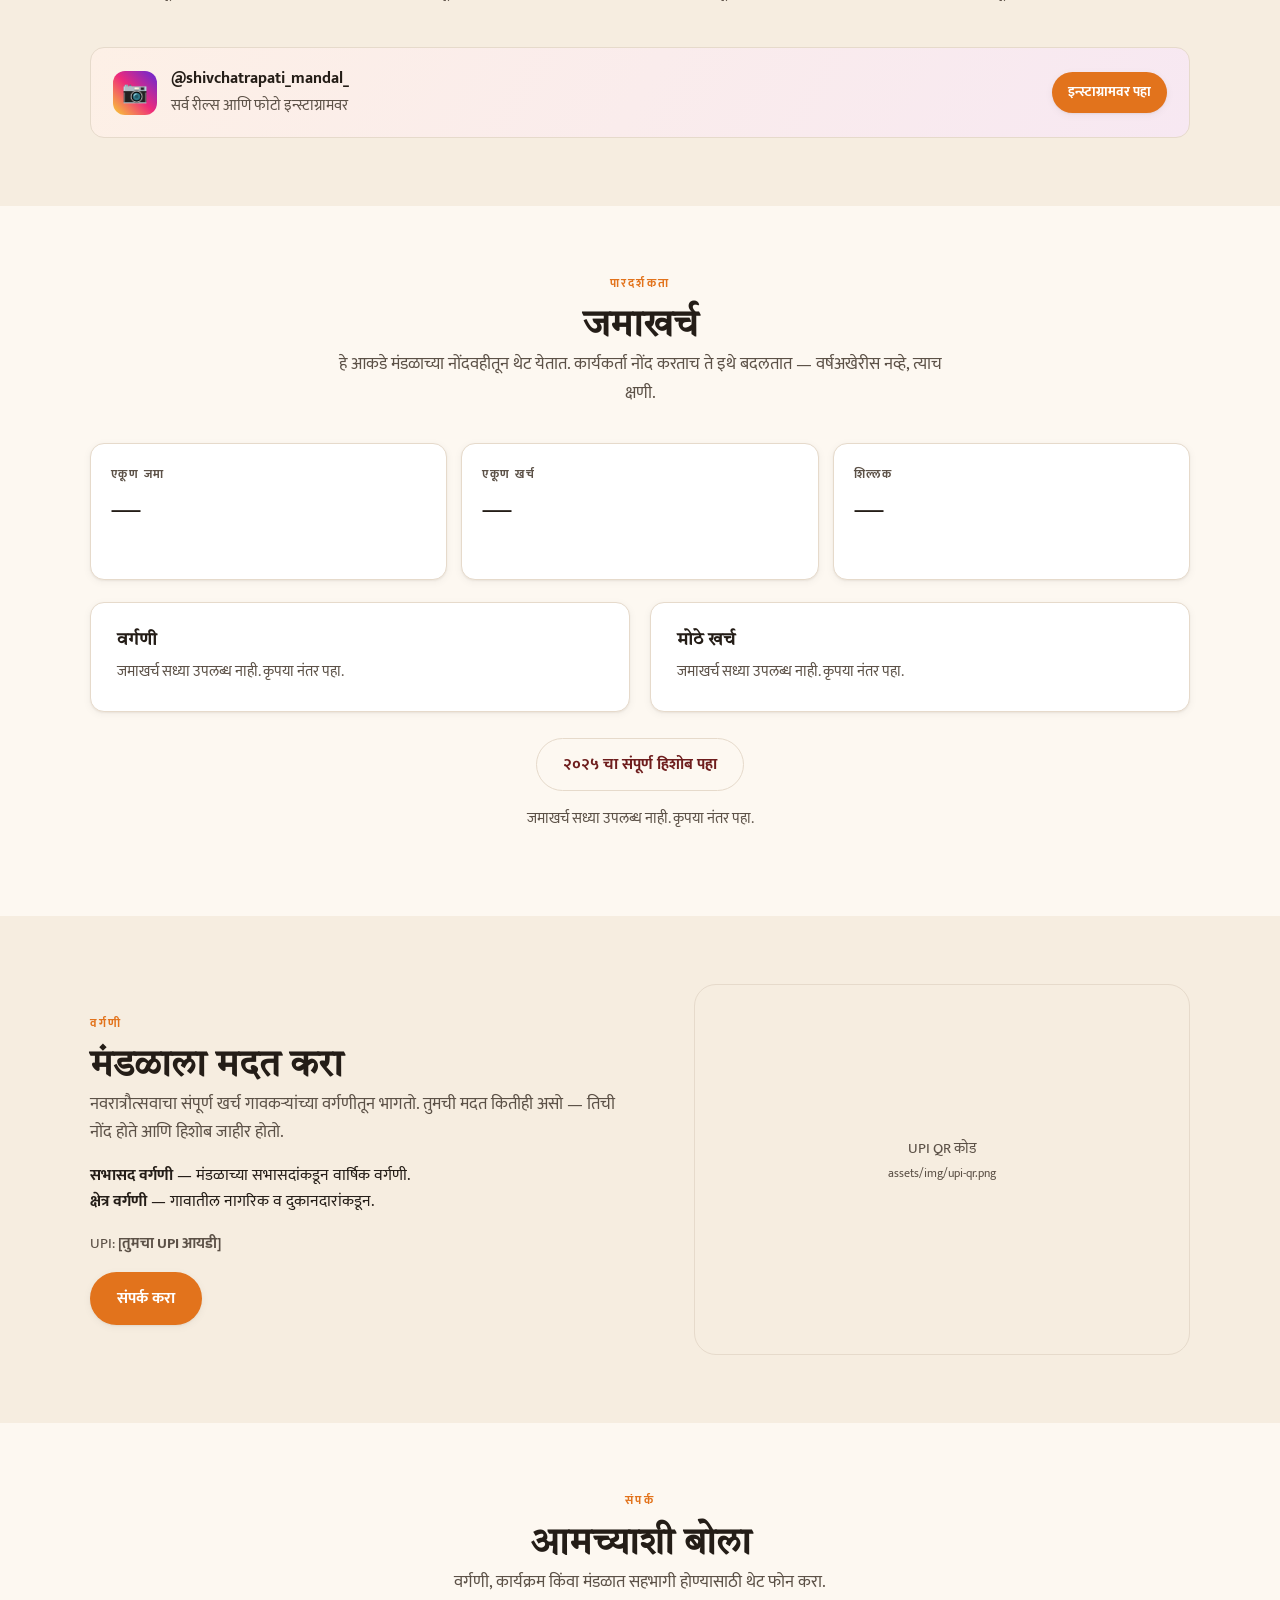
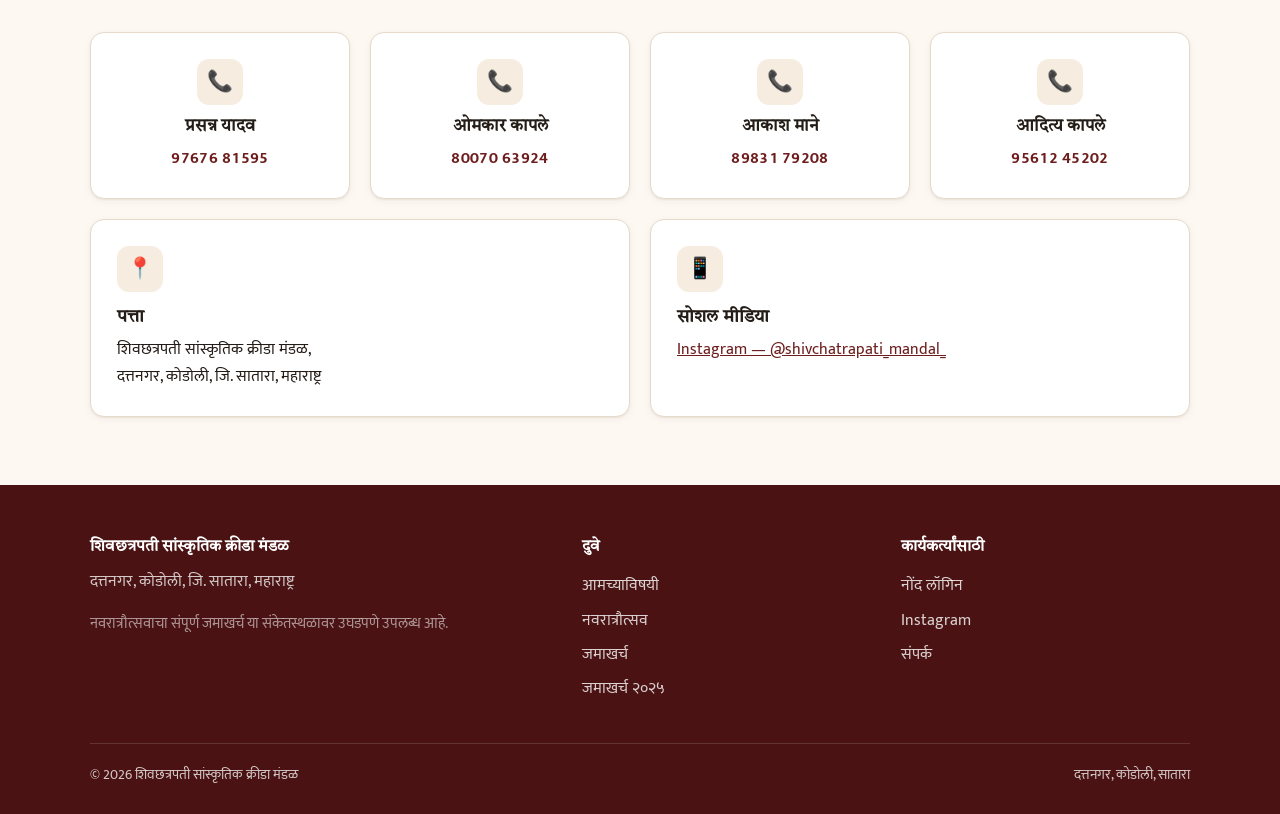
==== commit 6fdfb9d9: "Add files via upload" ====
--- a/index.html
+++ b/index.html
@@ -14,7 +14,7 @@
 <link rel="preconnect" href="https://fonts.googleapis.com">
 <link rel="preconnect" href="https://fonts.gstatic.com" crossorigin>
 <link href="https://fonts.googleapis.com/css2?family=Mukta:wght@400;600;700&family=Tiro+Devanagari+Marathi&display=swap" rel="stylesheet">
-<link rel="stylesheet" href="assets/css/style.css?v=202609270204">
+<link rel="stylesheet" href="assets/css/style.css?v=202609271642">
 
 <script type="application/ld+json">
 {
@@ -392,12 +392,12 @@
   </div>
 </footer>
 
-<script src="assets/js/config.js?v=202609270204"></script>
-<script src="assets/js/hero-video.js?v=202609270204"></script>
-<script src="assets/js/site.js?v=202609270204"></script>
+<script src="assets/js/config.js?v=202609271642"></script>
+<script src="assets/js/hero-video.js?v=202609271642"></script>
+<script src="assets/js/site.js?v=202609271642"></script>
 <!-- instagram.js first: it defines IGEmbed, which inline-video.js falls
      back to when an mp4 is missing. -->
-<script src="assets/js/instagram.js?v=202609270204"></script>
-<script src="assets/js/inline-video.js?v=202609270204"></script>
+<script src="assets/js/instagram.js?v=202609271642"></script>
+<script src="assets/js/inline-video.js?v=202609271642"></script>
 </body>
 </html>
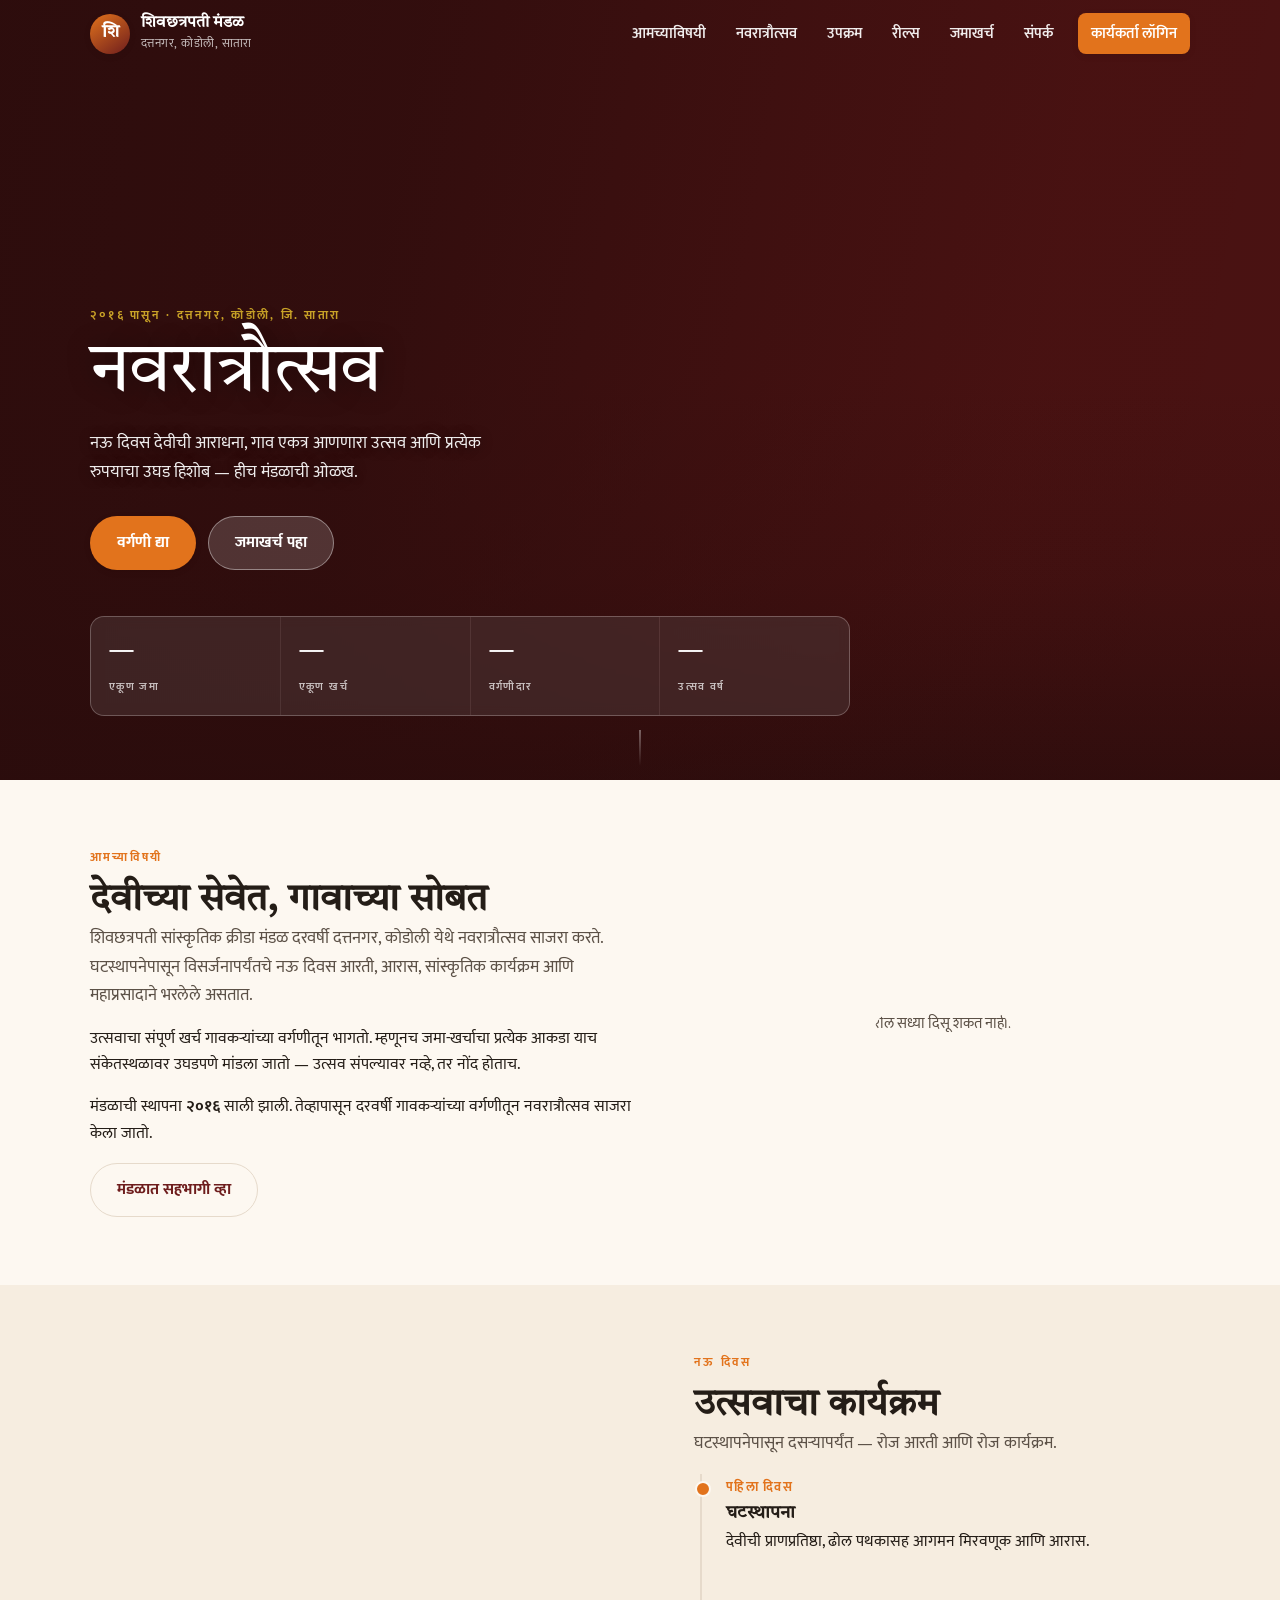
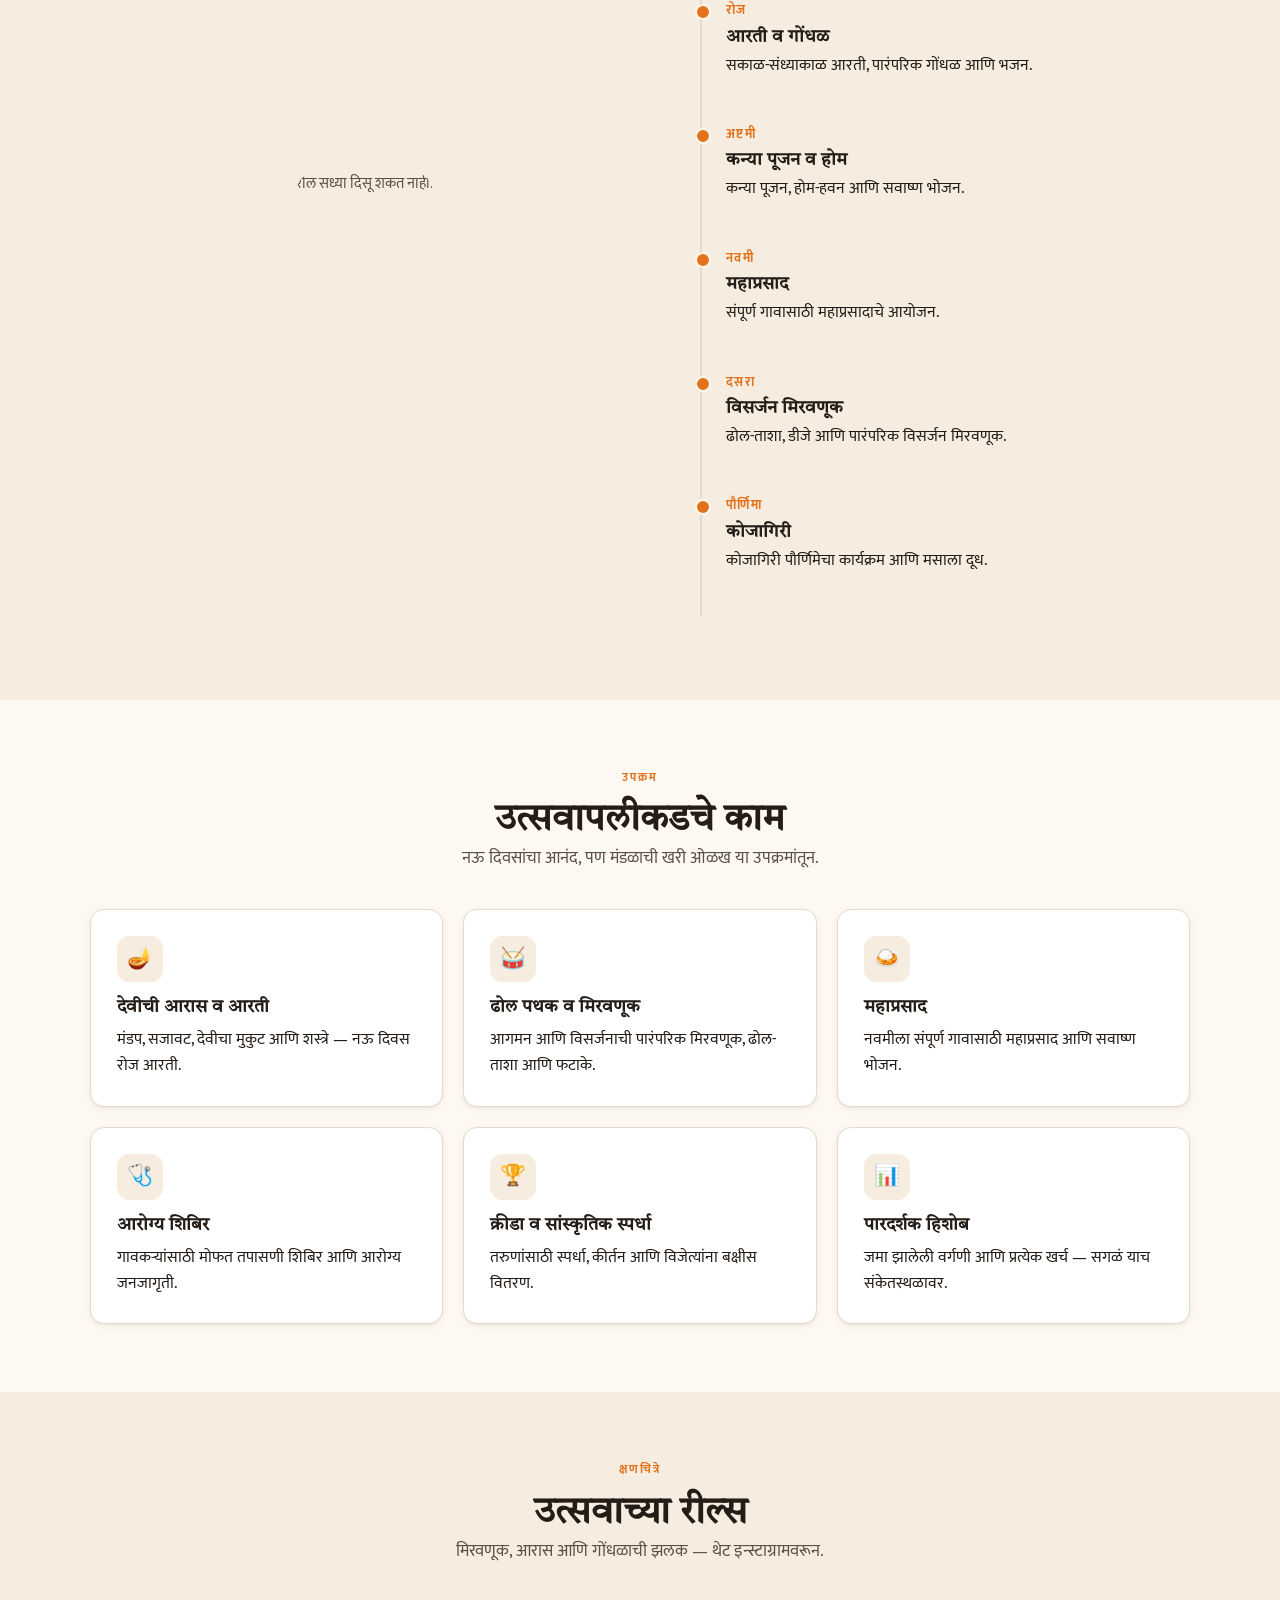
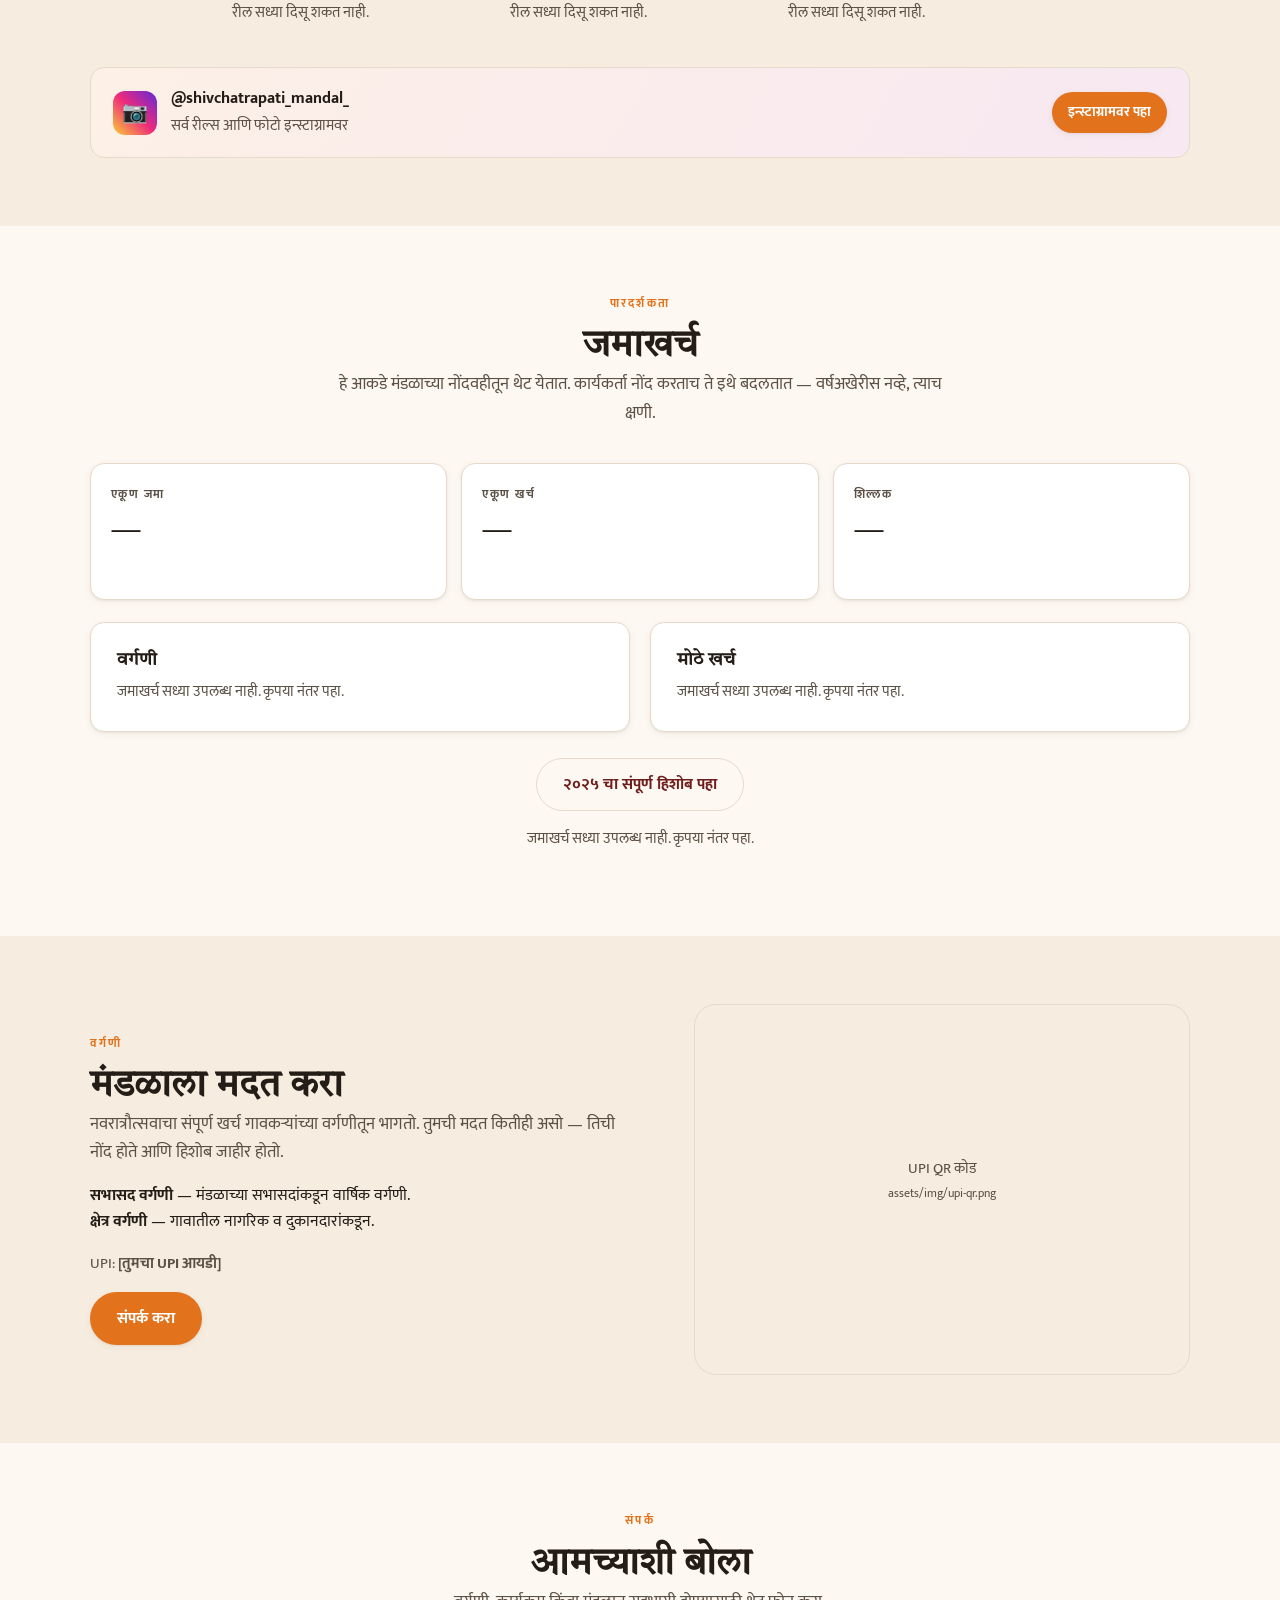
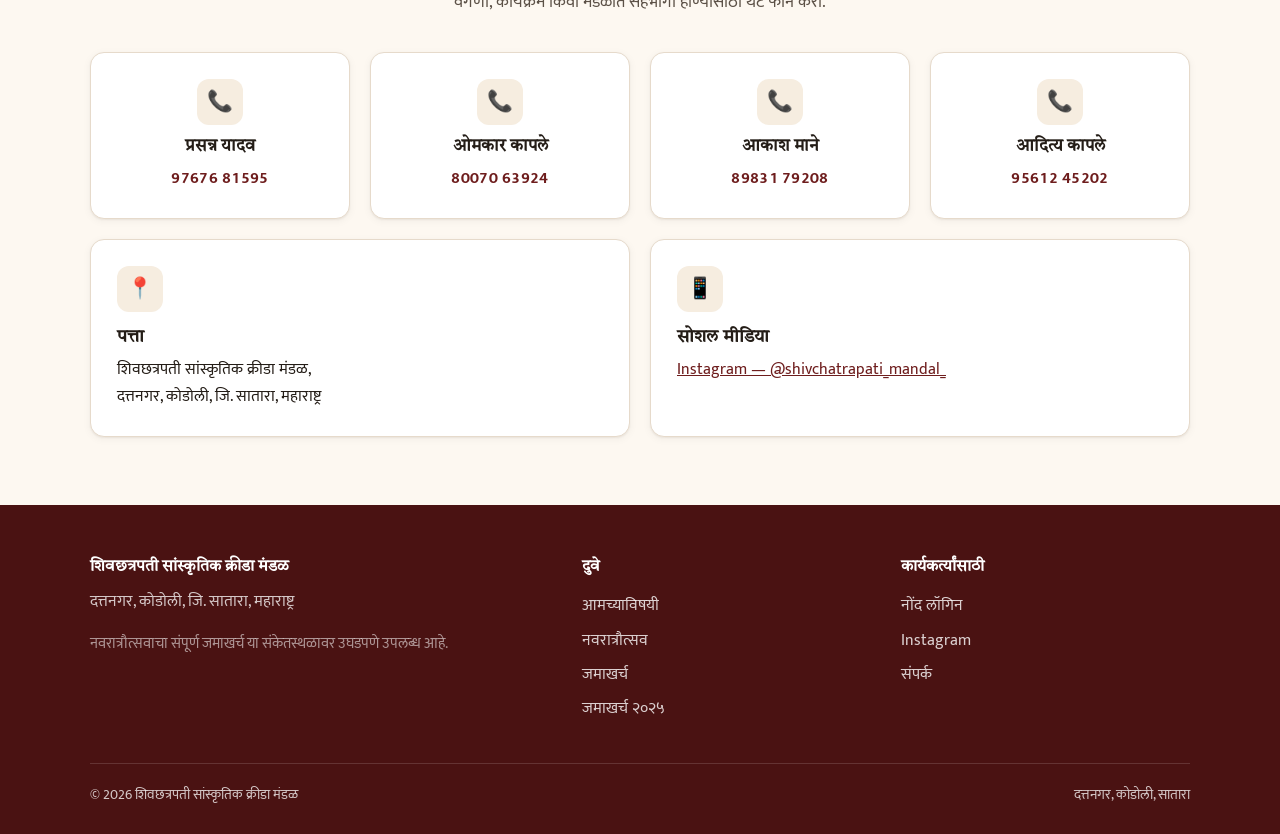
==== commit d6d3b568: "Add files via upload" ====
--- a/index.html
+++ b/index.html
@@ -14,7 +14,7 @@
 <link rel="preconnect" href="https://fonts.googleapis.com">
 <link rel="preconnect" href="https://fonts.gstatic.com" crossorigin>
 <link href="https://fonts.googleapis.com/css2?family=Mukta:wght@400;600;700&family=Tiro+Devanagari+Marathi&display=swap" rel="stylesheet">
-<link rel="stylesheet" href="assets/css/style.css?v=202609271642">
+<link rel="stylesheet" href="assets/css/style.css?v=202609271700">
 
 <script type="application/ld+json">
 {
@@ -66,16 +66,18 @@
 </header>
 
 <!-- ------------------------------------------------------------- hero -->
-<div class="hero" id="top">
-  <!-- Filled by hero-video.js from the single url set at the top of that
-       file — a repo file, a direct .mp4 link, or a YouTube video. -->
+<section class="hero" id="top">
+  <!-- Full-bleed footage. Set the clip in the first line of hero-video.js. -->
   <div class="hero-media" id="heroVideo"></div>
-  <div class="hero-scrim"></div>
-
-  <div class="wrap">
+  <!-- Directional scrim: deep on the left where the type sits, clear on the
+       right so the footage is actually seen. A flat wash over the whole
+       frame is what made it look washed out before. -->
+  <div class="hero-scrim" aria-hidden="true"></div>
+
+  <div class="wrap hero-content">
     <p class="eyebrow" id="heroEyebrow">२०१६ पासून · दत्तनगर, कोडोली, जि. सातारा</p>
     <h1 id="heroTitle">नवरात्रौत्सव</h1>
-    <p>
+    <p class="hero-lead">
       नऊ दिवस देवीची आराधना, गाव एकत्र आणणारा उत्सव आणि प्रत्येक रुपयाचा
       उघड हिशोब — हीच मंडळाची ओळख.
     </p>
@@ -84,7 +86,7 @@
       <a class="btn btn-light" href="#jamakharch">जमाखर्च पहा</a>
     </div>
 
-    <!-- filled live from the Sheet once the API is connected -->
+    <!-- filled live from the Sheet -->
     <div class="hero-stats" id="heroStats">
       <div><b id="hsIncome">—</b><span>एकूण जमा</span></div>
       <div><b id="hsSpent">—</b><span>एकूण खर्च</span></div>
@@ -92,8 +94,9 @@
       <div><b id="hsYear">—</b><span>उत्सव वर्ष</span></div>
     </div>
   </div>
+
   <span class="hero-cue" aria-hidden="true"></span>
-</div>
+</section>
 
 <!-- ------------------------------------------------------------ about -->
 <section id="about">
@@ -131,9 +134,9 @@
 <!-- ------------------------------------------------------------ utsav -->
 <section class="alt" id="utsav">
   <div class="wrap split">
+    <!-- utsav.mp4 now runs in the hero, so this section uses a different clip. -->
     <div class="figure"
-         data-video="assets/video/utsav.mp4"
-         data-poster="assets/img/utsav.jpg"
+         data-video="assets/video/reel-1.mp4"
          data-ig-reel="https://www.instagram.com/reel/DPVVirWCC0W/">
       <p class="muted">रील लोड होत आहे…</p>
     </div>
@@ -392,12 +395,12 @@
   </div>
 </footer>
 
-<script src="assets/js/config.js?v=202609271642"></script>
-<script src="assets/js/hero-video.js?v=202609271642"></script>
-<script src="assets/js/site.js?v=202609271642"></script>
+<script src="assets/js/config.js?v=202609271700"></script>
+<script src="assets/js/hero-video.js?v=202609271700"></script>
+<script src="assets/js/site.js?v=202609271700"></script>
 <!-- instagram.js first: it defines IGEmbed, which inline-video.js falls
      back to when an mp4 is missing. -->
-<script src="assets/js/instagram.js?v=202609271642"></script>
-<script src="assets/js/inline-video.js?v=202609271642"></script>
+<script src="assets/js/instagram.js?v=202609271700"></script>
+<script src="assets/js/inline-video.js?v=202609271700"></script>
 </body>
 </html>
--- a/assets/css/style.css
+++ b/assets/css/style.css
@@ -88,9 +88,56 @@
   border-bottom-color: var(--line);
   box-shadow: 0 1px 12px rgba(36, 29, 23, .05);
 }
-/* Every page except the home hero starts scrolled, so the bar is never
-   invisible over ordinary content. */
-.site-header.solid { background: rgba(253,248,241,.93); border-bottom-color: var(--line); }
+/* Over the dark hero the bar is transparent, so its contents must be light.
+   Once .scrolled lands the cream background returns and so do dark inks. */
+.site-header:not(.scrolled) .brand .txt strong { color: #fff; }
+.site-header:not(.scrolled) .brand .txt span { color: rgba(255,255,255,.72); }
+.site-header:not(.scrolled) .nav-toggle { color: #fff; border-color: rgba(255,255,255,.4); }
+@media (min-width: 900px) {
+  .site-header:not(.scrolled) .site-nav a { color: rgba(255,255,255,.92); }
+  .site-header:not(.scrolled) .site-nav a:hover { background: rgba(255,255,255,.14); }
+  .site-header:not(.scrolled) .site-nav a.btn { color: #fff; }
+}
+
+/* ------------------------------------------------------- network activity */
+
+/* A thin bar across the top whenever a request is in flight, so nothing ever
+   looks frozen while Apps Script wakes up. Created by config.js. */
+#netBar {
+  position: fixed; top: 0; left: 0; right: 0; height: 3px; z-index: 200;
+  background: transparent; pointer-events: none; opacity: 0;
+  transition: opacity .15s ease;
+}
+#netBar.on { opacity: 1; }
+#netBar::after {
+  content: ""; display: block; height: 100%; width: 34%;
+  background: linear-gradient(90deg, transparent, var(--saffron), var(--gold), transparent);
+  animation: net-slide 1s linear infinite;
+}
+@keyframes net-slide {
+  0%   { transform: translateX(-40%); }
+  100% { transform: translateX(340%); }
+}
+
+/* Inline spinner used in tables and panels while data loads. */
+.spin {
+  display: inline-block; width: 16px; height: 16px; vertical-align: -3px;
+  border: 2px solid var(--line); border-top-color: var(--saffron);
+  border-radius: 50%; animation: spin .7s linear infinite;
+}
+@keyframes spin { to { transform: rotate(360deg); } }
+
+.loading-row { text-align: center; padding: 34px 16px; color: var(--ink-2); }
+.loading-row .spin { margin-right: 8px; }
+
+/* A row mid-delete: dimmed and untouchable until the server answers. */
+tr.row-busy { opacity: .45; pointer-events: none; }
+tr.row-busy td { text-decoration: line-through; text-decoration-color: var(--bad); }
+
+@media (prefers-reduced-motion: reduce) {
+  #netBar::after, .spin { animation: none; }
+  #netBar::after { width: 100%; }
+}
 .site-header .wrap { height: 100%; display: flex; align-items: center; gap: 14px; }
 
 .brand { display: flex; align-items: center; gap: 11px; text-decoration: none; color: inherit; margin-right: auto; }
@@ -167,95 +214,91 @@
 
 /* ------------------------------------------------------------------ hero */
 
-/* Cinematic full-bleed hero, light. The video plays edge to edge and a cream
-   veil sits over it so the Marathi type stays readable whatever the footage
-   is doing underneath — a dark reel and a bright one both work. */
 .hero {
-  position: relative; overflow: hidden; color: var(--ink);
-  min-height: min(86vh, 760px);
+  position: relative; overflow: hidden;
+  min-height: min(90vh, 780px);
   display: flex; align-items: flex-end;
-  padding: 140px 0 56px;
-  background:
-    radial-gradient(900px 420px at 75% 0%, rgba(226,115,28,.16), transparent 60%),
-    linear-gradient(170deg, var(--cream) 0%, var(--cream-2) 55%, #efe2cf 100%);
-}
-@media (max-width: 700px) {
-  .hero { min-height: min(78vh, 620px); padding: 110px 0 40px; }
-}
-/* Background video, injected by hero-video.js. Nothing injected = the
-   gradient above stands on its own, which is a fine design in itself. */
+  padding: calc(var(--header-h) + 80px) 0 64px;
+  background: var(--maroon-deep);
+  color: #fff;
+}
+@media (max-width: 760px) {
+  .hero { min-height: min(84vh, 640px); padding: calc(var(--header-h) + 48px) 0 44px; }
+}
+
+/* The footage, at full colour. No desaturation, no blanket opacity — the
+   scrim below does the contrast work so the video stays vivid. */
 .hero-media { position: absolute; inset: 0; z-index: 0; overflow: hidden; }
 .hero-video {
   position: absolute; inset: 0; width: 100%; height: 100%;
-  object-fit: cover;
-}
-/* A YouTube iframe cannot be object-fit, so blow it up past the viewport and
-   centre it — that crops it to fill the way cover would. */
-.hero-media.is-frame .hero-frame {
+  object-fit: cover; object-position: center 35%;
+}
+/* A YouTube iframe cannot object-fit, so oversize and centre it to crop. */
+.hero-media.is-frame iframe {
   position: absolute; top: 50%; left: 50%;
-  width: 100vw; height: 56.25vw;          /* 16:9 */
-  min-height: 100%; min-width: 177.78vh;  /* never leave a gap */
-  transform: translate(-50%, -50%);
-  border: 0; pointer-events: none;
-}
-
-/* The veil. Heavier top and bottom where the type sits, clearer through the
-   middle so the footage is genuinely visible — a dark reel and a bright one
-   both stay readable underneath it. */
+  width: 100vw; height: 56.25vw; min-height: 100%; min-width: 177.78vh;
+  transform: translate(-50%, -50%); border: 0; pointer-events: none;
+}
+
+/* Directional, not flat. Dark where the words are, clear where the footage
+   should show. Two layers: one across, one up from the foot. */
 .hero-scrim {
   position: absolute; inset: 0; z-index: 1; pointer-events: none;
-  background: linear-gradient(180deg,
-    rgba(253,248,241,.93) 0%,
-    rgba(253,248,241,.38) 24%,
-    rgba(253,248,241,.34) 46%,
-    rgba(253,248,241,.88) 80%,
-    rgba(253,248,241,.98) 100%);
-}
-/* No video means nothing to veil — the gradient behind stands on its own. */
-.hero:not(.has-video) .hero-scrim { display: none; }
-
-@media (prefers-reduced-motion: reduce) { .hero-video { display: none; } }
-
-.hero .wrap { position: relative; z-index: 2; }
-.hero .eyebrow { color: var(--saffron); }
+  background:
+    linear-gradient(100deg,
+      rgba(42,12,12,.90) 0%,
+      rgba(42,12,12,.74) 30%,
+      rgba(42,12,12,.34) 56%,
+      rgba(42,12,12,.06) 78%,
+      transparent 100%),
+    linear-gradient(to top,
+      rgba(42,12,12,.80) 0%,
+      rgba(42,12,12,.24) 26%,
+      transparent 52%);
+}
+
+.hero-content { position: relative; z-index: 2; }
+.hero .eyebrow { color: var(--gold); }
 .hero h1 {
-  color: var(--maroon); max-width: 18ch; font-weight: 400;
-  font-size: clamp(2.1rem, 6vw, 4rem); line-height: 1.12; letter-spacing: -.01em;
-}
-.hero p { color: var(--ink); max-width: 46ch; font-size: 1.07rem; margin-top: 1.1rem; }
-/* Only over video, where the background is unpredictable. */
-.hero.has-video h1, .hero.has-video p { text-shadow: 0 1px 16px rgba(253,248,241,.9); }
-
+  color: #fff; max-width: 15ch; font-weight: 400;
+  font-size: clamp(2.4rem, 6.4vw, 4.4rem); line-height: 1.06; letter-spacing: -.015em;
+  text-shadow: 0 2px 26px rgba(0,0,0,.42);
+}
+.hero-lead {
+  color: rgba(255,255,255,.92); max-width: 44ch;
+  font-size: 1.08rem; margin-top: 1.15rem;
+  text-shadow: 0 1px 14px rgba(0,0,0,.45);
+}
 .hero-actions { display: flex; flex-wrap: wrap; gap: 12px; margin-top: 30px; }
 
-/* Stats get their own strip rather than floating on the footage — numbers
-   over moving video are hard to read and make the hero look busy. */
+/* Glass tiles rather than white cards — white boxes on footage look pasted on. */
 .hero-stats {
-  position: relative; z-index: 2;
   display: grid; grid-template-columns: repeat(2, 1fr); gap: 1px;
-  margin-top: 44px; background: var(--line);
-  border: 1px solid var(--line); border-radius: var(--r-md); overflow: hidden;
-  box-shadow: var(--shadow-sm);
-}
-.hero-stats div { background: rgba(255,255,255,.93); padding: 16px 18px; }
+  margin-top: 46px; max-width: 760px;
+  background: rgba(255,255,255,.16);
+  border: 1px solid rgba(255,255,255,.18);
+  border-radius: var(--r-md); overflow: hidden;
+  backdrop-filter: blur(6px);
+}
+.hero-stats div { background: rgba(42,12,12,.42); padding: 16px 18px; }
 .hero-stats b {
   display: block; font-family: var(--display); font-size: 1.5rem;
-  color: var(--maroon); font-variant-numeric: tabular-nums;
+  color: #fff; font-variant-numeric: tabular-nums;
 }
 .hero-stats span {
-  font-size: .72rem; text-transform: uppercase; letter-spacing: .12em;
-  color: var(--ink-2); font-weight: 600;
+  font-size: .71rem; text-transform: uppercase; letter-spacing: .12em;
+  color: rgba(255,255,255,.72); font-weight: 600;
 }
 @media (min-width: 760px) { .hero-stats { grid-template-columns: repeat(4, 1fr); } }
 
-/* Thin scroll cue, the way cinematic heroes mark "there is more below". */
 .hero-cue {
-  position: absolute; left: 50%; bottom: 12px; z-index: 2;
+  position: absolute; left: 50%; bottom: 14px; z-index: 2;
   width: 1px; height: 36px; transform: translateX(-50%);
-  background: linear-gradient(var(--ink-2), transparent); opacity: .45;
-}
-@media (max-width: 700px) { .hero-cue { display: none; } }
-
+  background: linear-gradient(rgba(255,255,255,.7), transparent);
+}
+@media (max-width: 760px) { .hero-cue { display: none; } }
+
+@media (prefers-reduced-motion: reduce) { .hero-video { display: none; } }
 /* -------------------------------------------------------------- sections */
 
 section { padding: 68px 0; }
